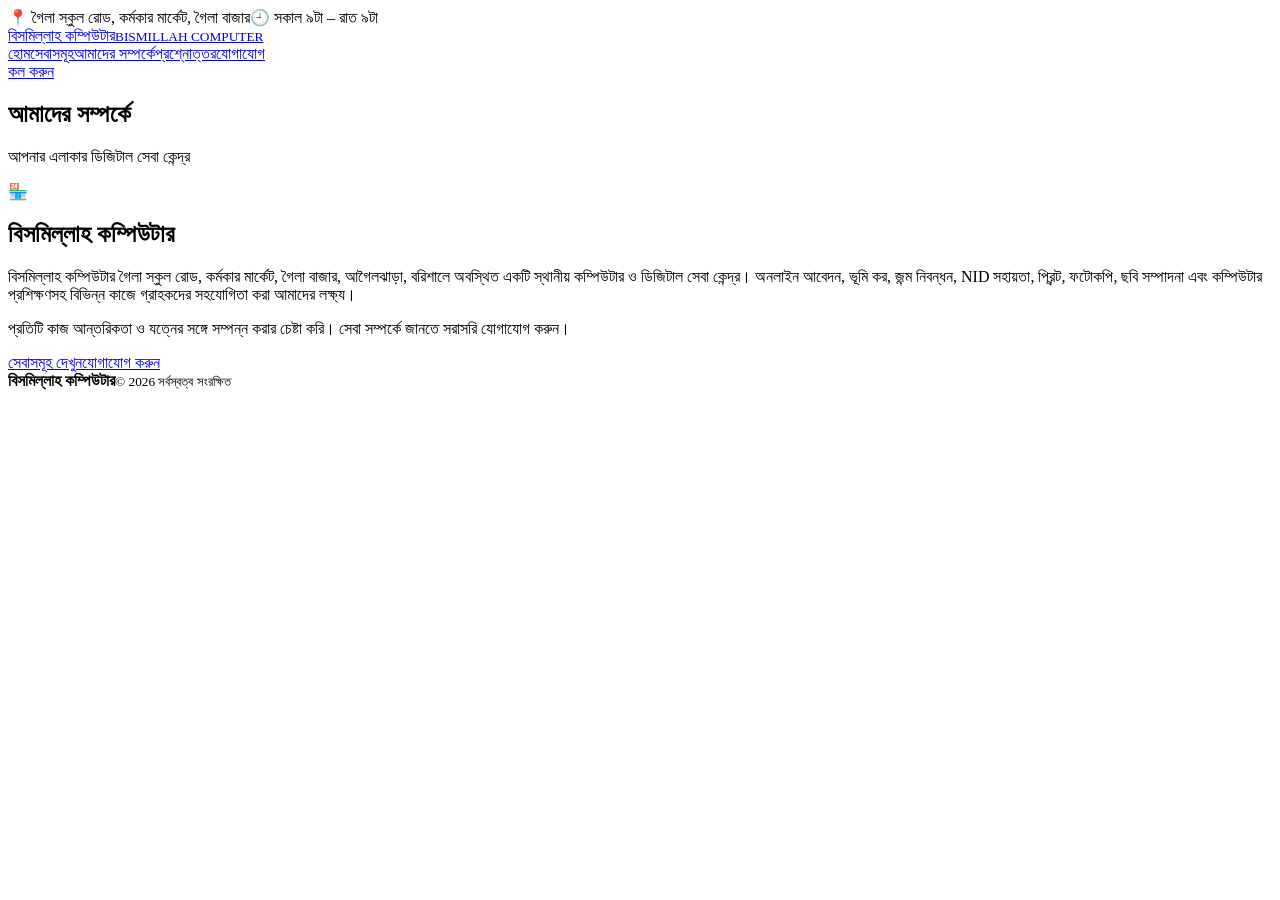
==== about.html @ 75c30242 "Create separate about.html page" ====
<!doctype html><html lang="bn"><head><meta charset="utf-8"><meta name="viewport" content="width=device-width,initial-scale=1"><meta name="description" content="গৈলা বাজার, আগৈলঝাড়া, বরিশালের বিসমিল্লাহ কম্পিউটার সম্পর্কে জানুন।"><meta name="theme-color" content="#1769d2"><title>আমাদের সম্পর্কে | বিসমিল্লাহ কম্পিউটার</title><link rel="stylesheet" href="styles.css"></head><body><div class="top"><div class="container"><span>📍 গৈলা স্কুল রোড, কর্মকার মার্কেট, গৈলা বাজার</span><span>🕘 সকাল ৯টা – রাত ৯টা</span></div></div><header><nav class="container nav"><a class="brand" href="index.html">বিসমিল্লাহ কম্পিউটার<small>BISMILLAH COMPUTER</small></a><div class="links"><a href="index.html">হোম</a><a href="services.html">সেবাসমূহ</a><a href="about.html">আমাদের সম্পর্কে</a><a href="faq.html">প্রশ্নোত্তর</a><a href="contact.html">যোগাযোগ</a></div><a class="call" href="tel:01730169444">কল করুন</a></nav></header><main><section class="pagehead"><div class="container"><h1>আমাদের সম্পর্কে</h1><p>আপনার এলাকার ডিজিটাল সেবা কেন্দ্র</p></div></section><section class="section container"><article class="card"><div class="icon">🏪</div><h2>বিসমিল্লাহ কম্পিউটার</h2><p class="muted">বিসমিল্লাহ কম্পিউটার গৈলা স্কুল রোড, কর্মকার মার্কেট, গৈলা বাজার, আগৈলঝাড়া, বরিশালে অবস্থিত একটি স্থানীয় কম্পিউটার ও ডিজিটাল সেবা কেন্দ্র। অনলাইন আবেদন, ভূমি কর, জন্ম নিবন্ধন, NID সহায়তা, প্রিন্ট, ফটোকপি, ছবি সম্পাদনা এবং কম্পিউটার প্রশিক্ষণসহ বিভিন্ন কাজে গ্রাহকদের সহযোগিতা করা আমাদের লক্ষ্য।</p><p class="muted">প্রতিটি কাজ আন্তরিকতা ও যত্নের সঙ্গে সম্পন্ন করার চেষ্টা করি। সেবা সম্পর্কে জানতে সরাসরি যোগাযোগ করুন।</p><div class="hero-actions"><a class="btn" href="services.html">সেবাসমূহ দেখুন</a><a class="btn outline" href="contact.html">যোগাযোগ করুন</a></div></article></section></main><footer><div class="container foot"><b>বিসমিল্লাহ কম্পিউটার</b><small>© <span id="year"></span> সর্বস্বত্ব সংরক্ষিত</small></div></footer><script>document.getElementById('year').textContent=new Date().getFullYear()</script></body></html>
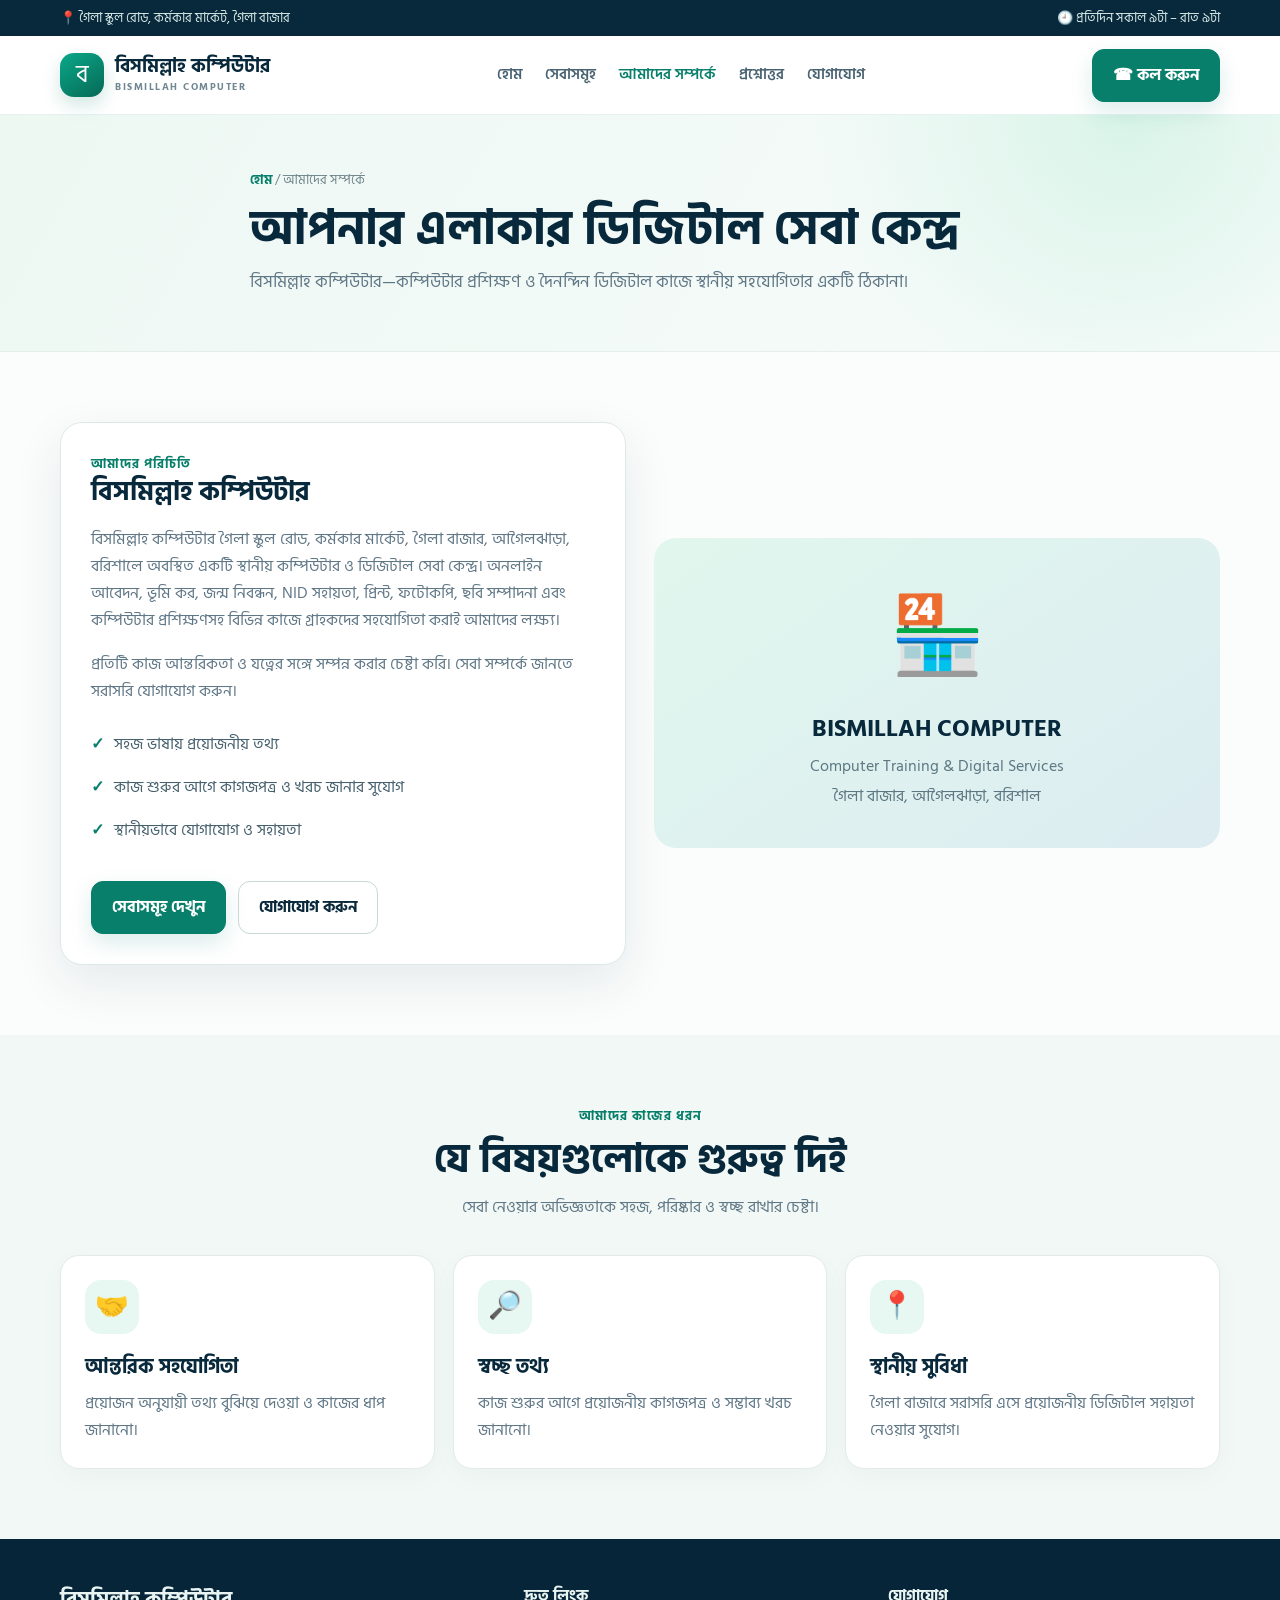
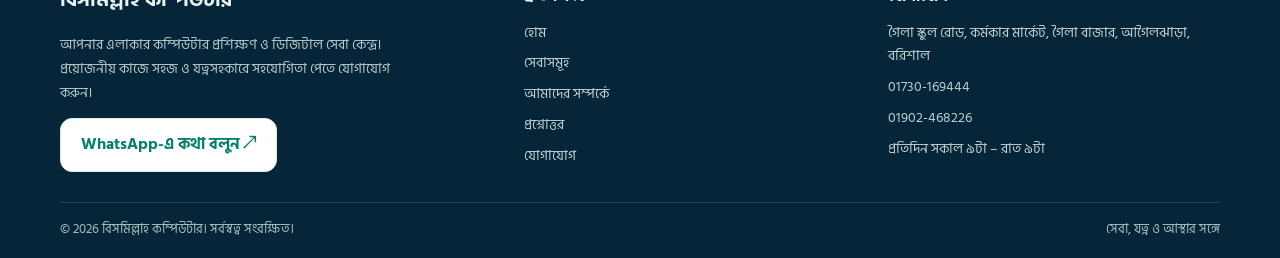
==== commit d5c957f7: "Redesign all Bismillah Computer pages with responsive green identity" ====
--- a/about.html
+++ b/about.html
@@ -1 +1,6 @@
-<!doctype html><html lang="bn"><head><meta charset="utf-8"><meta name="viewport" content="width=device-width,initial-scale=1"><meta name="description" content="গৈলা বাজার, আগৈলঝাড়া, বরিশালের বিসমিল্লাহ কম্পিউটার সম্পর্কে জানুন।"><meta name="theme-color" content="#1769d2"><title>আমাদের সম্পর্কে | বিসমিল্লাহ কম্পিউটার</title><link rel="stylesheet" href="styles.css"></head><body><div class="top"><div class="container"><span>📍 গৈলা স্কুল রোড, কর্মকার মার্কেট, গৈলা বাজার</span><span>🕘 সকাল ৯টা – রাত ৯টা</span></div></div><header><nav class="container nav"><a class="brand" href="index.html">বিসমিল্লাহ কম্পিউটার<small>BISMILLAH COMPUTER</small></a><div class="links"><a href="index.html">হোম</a><a href="services.html">সেবাসমূহ</a><a href="about.html">আমাদের সম্পর্কে</a><a href="faq.html">প্রশ্নোত্তর</a><a href="contact.html">যোগাযোগ</a></div><a class="call" href="tel:01730169444">কল করুন</a></nav></header><main><section class="pagehead"><div class="container"><h1>আমাদের সম্পর্কে</h1><p>আপনার এলাকার ডিজিটাল সেবা কেন্দ্র</p></div></section><section class="section container"><article class="card"><div class="icon">🏪</div><h2>বিসমিল্লাহ কম্পিউটার</h2><p class="muted">বিসমিল্লাহ কম্পিউটার গৈলা স্কুল রোড, কর্মকার মার্কেট, গৈলা বাজার, আগৈলঝাড়া, বরিশালে অবস্থিত একটি স্থানীয় কম্পিউটার ও ডিজিটাল সেবা কেন্দ্র। অনলাইন আবেদন, ভূমি কর, জন্ম নিবন্ধন, NID সহায়তা, প্রিন্ট, ফটোকপি, ছবি সম্পাদনা এবং কম্পিউটার প্রশিক্ষণসহ বিভিন্ন কাজে গ্রাহকদের সহযোগিতা করা আমাদের লক্ষ্য।</p><p class="muted">প্রতিটি কাজ আন্তরিকতা ও যত্নের সঙ্গে সম্পন্ন করার চেষ্টা করি। সেবা সম্পর্কে জানতে সরাসরি যোগাযোগ করুন।</p><div class="hero-actions"><a class="btn" href="services.html">সেবাসমূহ দেখুন</a><a class="btn outline" href="contact.html">যোগাযোগ করুন</a></div></article></section></main><footer><div class="container foot"><b>বিসমিল্লাহ কম্পিউটার</b><small>© <span id="year"></span> সর্বস্বত্ব সংরক্ষিত</small></div></footer><script>document.getElementById('year').textContent=new Date().getFullYear()</script></body></html>+<!doctype html><html lang="bn"><head><meta charset="utf-8"><meta name="viewport" content="width=device-width,initial-scale=1"><meta name="description" content="গৈলা স্কুল রোড, কর্মকার মার্কেট, গৈলা বাজার, আগৈলঝাড়া, বরিশালের বিসমিল্লাহ কম্পিউটার সম্পর্কে জানুন।"><meta name="theme-color" content="#087f6b"><meta property="og:site_name" content="বিসমিল্লাহ কম্পিউটার"><meta property="og:title" content="আমাদের সম্পর্কে | বিসমিল্লাহ কম্পিউটার"><meta property="og:description" content="গৈলা স্কুল রোড, কর্মকার মার্কেট, গৈলা বাজার, আগৈলঝাড়া, বরিশালের বিসমিল্লাহ কম্পিউটার সম্পর্কে জানুন।"><link rel="canonical" href="https://bismillahcomputer.netlify.app/about.html"><link rel="preconnect" href="https://fonts.googleapis.com"><link rel="preconnect" href="https://fonts.gstatic.com" crossorigin><link rel="stylesheet" href="styles.css"><title>আমাদের সম্পর্কে | বিসমিল্লাহ কম্পিউটার</title></head><body><div class="topbar"><div class="container topbar-inner"><span>📍 গৈলা স্কুল রোড, কর্মকার মার্কেট, গৈলা বাজার</span><span>🕘 প্রতিদিন সকাল ৯টা – রাত ৯টা</span></div></div>
+<header class="site-header"><nav class="container nav" aria-label="প্রধান নেভিগেশন"><a class="brand" href="index.html"><span class="brand-mark">ব</span><span class="brand-name">বিসমিল্লাহ কম্পিউটার<small>BISMILLAH COMPUTER</small></span></a><button class="menu-toggle" aria-label="মেনু খুলুন" aria-expanded="false">☰</button><div class="nav-links" id="navLinks"><a class="" href="index.html">হোম</a><a class="" href="services.html">সেবাসমূহ</a><a class="active" href="about.html">আমাদের সম্পর্কে</a><a class="" href="faq.html">প্রশ্নোত্তর</a><a class="" href="contact.html">যোগাযোগ</a></div><div class="nav-actions"><a class="btn" href="tel:01730169444">☎ কল করুন</a></div></nav></header><main>
+<section class="page-hero"><div class="container page-hero-inner"><div class="breadcrumbs"><a href="index.html">হোম</a> / আমাদের সম্পর্কে</div><h1>আপনার এলাকার ডিজিটাল সেবা কেন্দ্র</h1><p>বিসমিল্লাহ কম্পিউটার—কম্পিউটার প্রশিক্ষণ ও দৈনন্দিন ডিজিটাল কাজে স্থানীয় সহযোগিতার একটি ঠিকানা।</p></div></section>
+<section class="section container"><div class="split"><article class="panel"><div class="kicker">আমাদের পরিচিতি</div><h2>বিসমিল্লাহ কম্পিউটার</h2><p>বিসমিল্লাহ কম্পিউটার গৈলা স্কুল রোড, কর্মকার মার্কেট, গৈলা বাজার, আগৈলঝাড়া, বরিশালে অবস্থিত একটি স্থানীয় কম্পিউটার ও ডিজিটাল সেবা কেন্দ্র। অনলাইন আবেদন, ভূমি কর, জন্ম নিবন্ধন, NID সহায়তা, প্রিন্ট, ফটোকপি, ছবি সম্পাদনা এবং কম্পিউটার প্রশিক্ষণসহ বিভিন্ন কাজে গ্রাহকদের সহযোগিতা করাই আমাদের লক্ষ্য।</p><p>প্রতিটি কাজ আন্তরিকতা ও যত্নের সঙ্গে সম্পন্ন করার চেষ্টা করি। সেবা সম্পর্কে জানতে সরাসরি যোগাযোগ করুন।</p><ul class="check-list"><li>সহজ ভাষায় প্রয়োজনীয় তথ্য</li><li>কাজ শুরুর আগে কাগজপত্র ও খরচ জানার সুযোগ</li><li>স্থানীয়ভাবে যোগাযোগ ও সহায়তা</li></ul><div class="hero-actions"><a class="btn" href="services.html">সেবাসমূহ দেখুন</a><a class="btn btn-outline" href="contact.html">যোগাযোগ করুন</a></div></article><div class="feature-visual"><div><div class="big-icon">🏪</div><h3>BISMILLAH COMPUTER</h3><p>Computer Training & Digital Services</p><p>গৈলা বাজার, আগৈলঝাড়া, বরিশাল</p></div></div></div></section>
+<section class="section section-soft"><div class="container"><div class="section-head"><div class="kicker">আমাদের কাজের ধরন</div><h2>যে বিষয়গুলোকে গুরুত্ব দিই</h2><p>সেবা নেওয়ার অভিজ্ঞতাকে সহজ, পরিষ্কার ও স্বচ্ছ রাখার চেষ্টা।</p></div><div class="cards"><article class="value-card"><div class="card-icon">🤝</div><h3>আন্তরিক সহযোগিতা</h3><p>প্রয়োজন অনুযায়ী তথ্য বুঝিয়ে দেওয়া ও কাজের ধাপ জানানো।</p></article><article class="value-card"><div class="card-icon">🔎</div><h3>স্বচ্ছ তথ্য</h3><p>কাজ শুরুর আগে প্রয়োজনীয় কাগজপত্র ও সম্ভাব্য খরচ জানানো।</p></article><article class="value-card"><div class="card-icon">📍</div><h3>স্থানীয় সুবিধা</h3><p>গৈলা বাজারে সরাসরি এসে প্রয়োজনীয় ডিজিটাল সহায়তা নেওয়ার সুযোগ।</p></article></div></div></section></main><section class="site-footer"><div class="container"><div class="footer-grid"><div><div class="footer-brand">বিসমিল্লাহ কম্পিউটার</div><p class="footer-copy">আপনার এলাকার কম্পিউটার প্রশিক্ষণ ও ডিজিটাল সেবা কেন্দ্র। প্রয়োজনীয় কাজে সহজ ও যত্নসহকারে সহযোগিতা পেতে যোগাযোগ করুন।</p><a class="btn btn-light" href="https://wa.me/8801730169444" target="_blank" rel="noopener">WhatsApp-এ কথা বলুন ↗</a></div><div><div class="footer-title">দ্রুত লিংক</div><div class="footer-links"><a href="index.html">হোম</a><a href="services.html">সেবাসমূহ</a><a href="about.html">আমাদের সম্পর্কে</a><a href="faq.html">প্রশ্নোত্তর</a><a href="contact.html">যোগাযোগ</a></div></div><div><div class="footer-title">যোগাযোগ</div><div class="footer-links"><span>গৈলা স্কুল রোড, কর্মকার মার্কেট, গৈলা বাজার, আগৈলঝাড়া, বরিশাল</span><a href="tel:01730169444">01730-169444</a><a href="tel:01902468226">01902-468226</a><span>প্রতিদিন সকাল ৯টা – রাত ৯টা</span></div></div></div><div class="footer-bottom"><span>© <span id="year"></span> বিসমিল্লাহ কম্পিউটার। সর্বস্বত্ব সংরক্ষিত।</span><span>সেবা, যত্ন ও আস্থার সঙ্গে</span></div></div></section>
+<script>document.getElementById('year').textContent=new Date().getFullYear();const toggle=document.querySelector('.menu-toggle');const links=document.getElementById('navLinks');toggle.addEventListener('click',()=>{const open=links.classList.toggle('open');toggle.setAttribute('aria-expanded',String(open));toggle.textContent=open?'×':'☰'});</script></body></html>
--- a/styles.css
+++ b/styles.css
@@ -0,0 +1,18 @@
+@import url('https://fonts.googleapis.com/css2?family=Hind+Siliguri:wght@400;500;600;700;800&display=swap');
+:root{--ink:#102b3b;--muted:#607786;--brand:#087f6b;--brand2:#0aa889;--deep:#08283b;--pale:#eaf7f2;--line:#dce9e5;--white:#fff;--shadow:0 18px 50px rgba(7,48,61,.09)}
+*{box-sizing:border-box}html{scroll-behavior:smooth}body{margin:0;font-family:'Hind Siliguri',sans-serif;color:var(--ink);line-height:1.7;background:#fbfdfc}a{color:inherit;text-decoration:none}button{font:inherit}.container{width:min(1160px,92%);margin-inline:auto}.topbar{background:var(--deep);color:#d6e9e7;font-size:13px}.topbar-inner{display:flex;justify-content:space-between;gap:12px;padding:7px 0;flex-wrap:wrap}.topbar a:hover{color:#fff}
+.site-header{position:sticky;top:0;z-index:50;background:rgba(255,255,255,.94);backdrop-filter:blur(14px);border-bottom:1px solid rgba(8,127,107,.1)}.nav{min-height:78px;display:flex;align-items:center;justify-content:space-between;gap:22px}.brand{display:flex;align-items:center;gap:11px;flex-shrink:0}.brand-mark{width:44px;height:44px;border-radius:14px;background:linear-gradient(145deg,#0aa889,#076956);display:grid;place-items:center;color:white;font-size:24px;box-shadow:0 8px 18px #087f6b30}.brand-name{font-size:19px;font-weight:800;line-height:1.15;color:var(--deep)}.brand-name small{display:block;font-size:10px;letter-spacing:1.5px;color:#718893;font-weight:700;margin-top:4px}.nav-links{display:flex;align-items:center;gap:23px}.nav-links a{font-size:15px;font-weight:600;color:#496271;transition:.2s}.nav-links a:hover,.nav-links a.active{color:var(--brand)}.nav-actions{display:flex;align-items:center;gap:10px}.menu-toggle{display:none;width:43px;height:43px;border:1px solid var(--line);border-radius:12px;background:white;color:var(--deep);font-size:22px}
+.btn{display:inline-flex;align-items:center;justify-content:center;gap:9px;padding:12px 20px;border-radius:12px;background:var(--brand);color:white;font-weight:700;border:1px solid var(--brand);box-shadow:0 9px 22px #087f6b25;transition:transform .2s,background .2s}.btn:hover{transform:translateY(-2px);background:#066b5a}.btn-light{background:white;color:var(--brand);border-color:#d5eee6;box-shadow:none}.btn-light:hover{background:#effaf6}.btn-outline{background:transparent;color:var(--deep);border-color:#c8d9d7;box-shadow:none}.btn-outline:hover{background:#f0f7f5}
+.hero{position:relative;overflow:hidden;background:radial-gradient(circle at 80% 10%,#1b746b 0,transparent 30%),linear-gradient(125deg,#08283b 0%,#0b3d4b 56%,#087f6b 100%);color:white;padding:76px 0 70px}.hero:before,.hero:after{content:"";position:absolute;border:1px solid #ffffff18;border-radius:50%;pointer-events:none}.hero:before{width:550px;height:550px;right:-180px;top:-260px}.hero:after{width:390px;height:390px;right:-100px;top:-180px}.hero-grid{position:relative;z-index:1;display:grid;grid-template-columns:1.12fr .88fr;align-items:center;gap:50px}.eyebrow{display:inline-flex;align-items:center;gap:9px;padding:7px 13px;border:1px solid #b5f1df55;background:#ffffff10;border-radius:99px;color:#d9fff3;font-size:14px}.eyebrow:before{content:"";width:8px;height:8px;border-radius:50%;background:#54e0b8;box-shadow:0 0 0 5px #54e0b825}.hero h1{font-size:clamp(39px,5.5vw,66px);line-height:1.16;letter-spacing:-.8px;color:white;margin:20px 0 16px;font-weight:800}.hero h1 span{color:#70e6c3}.hero-copy{max-width:630px;color:#d2e6e7;font-size:18px;line-height:1.9;margin:0}.hero-actions{display:flex;gap:12px;flex-wrap:wrap;margin-top:28px}.hero .btn{background:#10a889;border-color:#10a889}.hero .btn-light{background:white;color:#08715f;border-color:white}.hero-visual{min-height:330px;display:grid;place-items:center;position:relative}.visual-orbit{width:min(330px,80vw);aspect-ratio:1;border-radius:50%;border:1px solid #c7fff044;display:grid;place-items:center;background:radial-gradient(circle,#ffffff17 0,#ffffff05 59%,transparent 60%);position:relative}.visual-orbit:before,.visual-orbit:after{content:"";position:absolute;inset:23px;border:1px dashed #b7ffeb55;border-radius:50%;transform:rotate(32deg)}.visual-orbit:after{inset:49px;transform:rotate(-32deg)}.visual-screen{width:185px;height:145px;border-radius:20px;background:linear-gradient(145deg,#f8fffd,#d9fff3);box-shadow:0 24px 60px #00101e88;display:grid;place-items:center;color:#087d6a;font-size:68px;position:relative;z-index:1}.float-tag{position:absolute;z-index:2;background:#ffffffed;color:#173b4c;padding:10px 14px;border-radius:13px;font-weight:700;box-shadow:0 12px 30px #00101e40;font-size:14px}.tag-one{top:35px;left:-10px}.tag-two{right:-14px;top:105px}.tag-three{bottom:32px;left:7px}
+.trust-strip{background:white;border-bottom:1px solid #e8f0ed}.trust-grid{display:grid;grid-template-columns:repeat(3,1fr);gap:14px;padding:19px 0}.trust-item{display:flex;align-items:center;justify-content:center;gap:10px;color:#426170;font-weight:600}.trust-icon{width:34px;height:34px;border-radius:11px;background:#e8f8f2;color:var(--brand);display:grid;place-items:center;font-weight:800}
+.section{padding:70px 0}.section-soft{background:#f1f8f5}.section-head{text-align:center;max-width:680px;margin:0 auto 34px}.kicker{font-size:13px;letter-spacing:1px;text-transform:uppercase;color:var(--brand);font-weight:800}.section-head h2{font-size:clamp(28px,4vw,40px);line-height:1.25;color:var(--deep);margin:8px 0 9px}.section-head p{color:var(--muted);font-size:16px;margin:0}.cards{display:grid;grid-template-columns:repeat(3,1fr);gap:18px}.service-card,.info-card,.value-card{background:white;border:1px solid #e1ece7;border-radius:19px;padding:24px;box-shadow:0 8px 28px #0b2d4608;transition:transform .2s,box-shadow .2s}.service-card:hover,.info-card:hover,.value-card:hover{transform:translateY(-4px);box-shadow:var(--shadow)}.card-icon{width:54px;height:54px;border-radius:16px;background:#e6f8f1;display:grid;place-items:center;font-size:27px}.service-card h3,.info-card h3,.value-card h3{font-size:20px;color:var(--deep);margin:16px 0 6px}.service-card p,.info-card p,.value-card p{color:var(--muted);margin:0}.text-link{display:inline-flex;margin-top:14px;color:var(--brand);font-weight:700}.text-link:hover{text-decoration:underline}
+.cta-band{padding:0 0 68px}.cta-inner{background:linear-gradient(110deg,#0a3045,#087b68);border-radius:24px;padding:34px 38px;color:white;display:flex;align-items:center;justify-content:space-between;gap:24px;position:relative;overflow:hidden}.cta-inner:after{content:"";position:absolute;width:250px;height:250px;border:1px solid #ffffff22;border-radius:50%;right:20%;top:-155px}.cta-inner h2{font-size:29px;line-height:1.25;margin:0 0 5px}.cta-inner p{color:#d3eee8;margin:0}.cta-inner .btn{background:white;color:#087b6c;border-color:white;white-space:nowrap;position:relative;z-index:1}
+.page-hero{padding:54px 0;background:radial-gradient(circle at 88% 0,#d9f4e9 0,transparent 27%),linear-gradient(120deg,#edf8f3,#f7fbfa);border-bottom:1px solid #e4efea}.page-hero-inner{max-width:780px}.breadcrumbs{font-size:13px;color:#71858d;margin-bottom:10px}.breadcrumbs a{color:var(--brand);font-weight:700}.page-hero h1{font-size:clamp(32px,4.5vw,48px);line-height:1.2;color:var(--deep);margin:0 0 9px}.page-hero p{font-size:17px;color:var(--muted);margin:0;max-width:700px}
+.split{display:grid;grid-template-columns:1fr 1fr;gap:28px;align-items:center}.panel{background:white;border:1px solid var(--line);border-radius:22px;padding:30px;box-shadow:var(--shadow)}.panel h2{font-size:27px;line-height:1.3;color:var(--deep);margin:0 0 12px}.panel p{color:var(--muted)}.check-list{list-style:none;padding:0;margin:18px 0 0}.check-list li{display:flex;gap:10px;padding:8px 0;color:#47616e}.check-list li:before{content:"✓";color:var(--brand);font-weight:800}.feature-visual{min-height:310px;border-radius:22px;background:linear-gradient(145deg,#e1f7ed,#dcecf1);display:grid;place-items:center;text-align:center;padding:25px;color:#087b6c}.feature-visual .big-icon{font-size:76px}.feature-visual h3{color:var(--deep);font-size:24px;margin:7px 0 0}.feature-visual p{margin:3px 0;color:#5c7782}
+.contact-layout{display:grid;grid-template-columns:.9fr 1.1fr;gap:22px}.contact-stack{display:grid;gap:14px}.contact-row{display:flex;gap:14px;align-items:flex-start;padding:16px 0;border-bottom:1px solid #edf2ef}.contact-row:last-child{border:0}.contact-row .card-icon{flex-shrink:0;width:45px;height:45px;font-size:22px}.contact-row strong{display:block;color:var(--deep);margin-bottom:2px}.contact-row p{margin:0;color:var(--muted)}.map-panel{border:1px solid var(--line);border-radius:22px;overflow:hidden;background:linear-gradient(145deg,#e6f7ef,#e3eff4);min-height:370px;display:grid;place-items:center;text-align:center;padding:30px}.map-pin{font-size:64px}.map-panel h2{font-size:26px;color:var(--deep);margin:8px 0 2px}.map-panel p{color:#5e7784;margin:0 0 18px}
+.faq-list{max-width:850px;margin:auto;display:grid;gap:12px}.faq-list details{background:white;border:1px solid var(--line);border-radius:15px;padding:0 19px;box-shadow:0 6px 20px #0b2d4606}.faq-list summary{cursor:pointer;list-style:none;position:relative;padding:17px 35px 17px 0;font-size:17px;font-weight:700;color:var(--deep)}.faq-list summary::-webkit-details-marker{display:none}.faq-list summary:after{content:"+";position:absolute;right:2px;top:13px;color:var(--brand);font-size:24px}.faq-list details[open] summary:after{content:"−"}.faq-list details p{color:var(--muted);margin:0;padding:0 0 18px}
+.site-footer{background:#062538;color:#e8f4f1;padding:44px 0 18px}.footer-grid{display:grid;grid-template-columns:1.3fr 1fr 1fr;gap:32px;padding-bottom:30px}.footer-brand{font-size:21px;font-weight:800}.footer-copy{max-width:360px;color:#b7c9ca;font-size:14px}.footer-title{font-weight:800;margin-bottom:10px}.footer-links{display:grid;gap:7px;color:#bfd0d0;font-size:14px}.footer-links a:hover{color:#72e1c1}.footer-bottom{border-top:1px solid #ffffff20;padding-top:15px;display:flex;justify-content:space-between;gap:10px;flex-wrap:wrap;color:#a9c0c1;font-size:13px}
+:focus-visible{outline:3px solid #f2bd61;outline-offset:3px}
+@media(max-width:900px){.nav-links{gap:14px}.nav-links a{font-size:14px}.nav-actions .btn{padding:10px 13px}.hero-grid{gap:22px}.cards{grid-template-columns:repeat(2,1fr)}}
+@media(max-width:720px){.nav{min-height:70px}.menu-toggle{display:block}.nav-actions>.btn{display:none}.nav-links{display:none;position:absolute;top:70px;left:4%;right:4%;padding:14px;background:white;border:1px solid var(--line);border-radius:16px;box-shadow:var(--shadow);flex-direction:column;align-items:stretch;gap:0}.nav-links.open{display:flex}.nav-links a{padding:11px 9px;border-bottom:1px solid #edf2ef}.nav-links a:last-child{border:0}.hero{padding:55px 0 48px}.hero-grid{grid-template-columns:1fr}.hero-visual{min-height:260px}.visual-orbit{width:255px}.visual-screen{width:150px;height:120px;font-size:54px}.trust-grid{grid-template-columns:1fr;gap:9px}.trust-item{justify-content:flex-start}.section{padding:54px 0}.cta-inner{align-items:flex-start;flex-direction:column;padding:28px}.split,.contact-layout{grid-template-columns:1fr}.footer-grid{grid-template-columns:1fr 1fr}.footer-grid>div:first-child{grid-column:1/-1}}
+@media(max-width:480px){.cards{grid-template-columns:1fr}.hero h1{font-size:39px}.hero-copy{font-size:16px}.float-tag{font-size:11px;padding:8px 10px}.tag-one{left:0}.tag-two{right:0}.tag-three{left:0}.cta-inner h2{font-size:25px}.footer-grid{grid-template-columns:1fr}.footer-grid>div:first-child{grid-column:auto}.topbar-inner{font-size:12px}.brand-name{font-size:17px}}
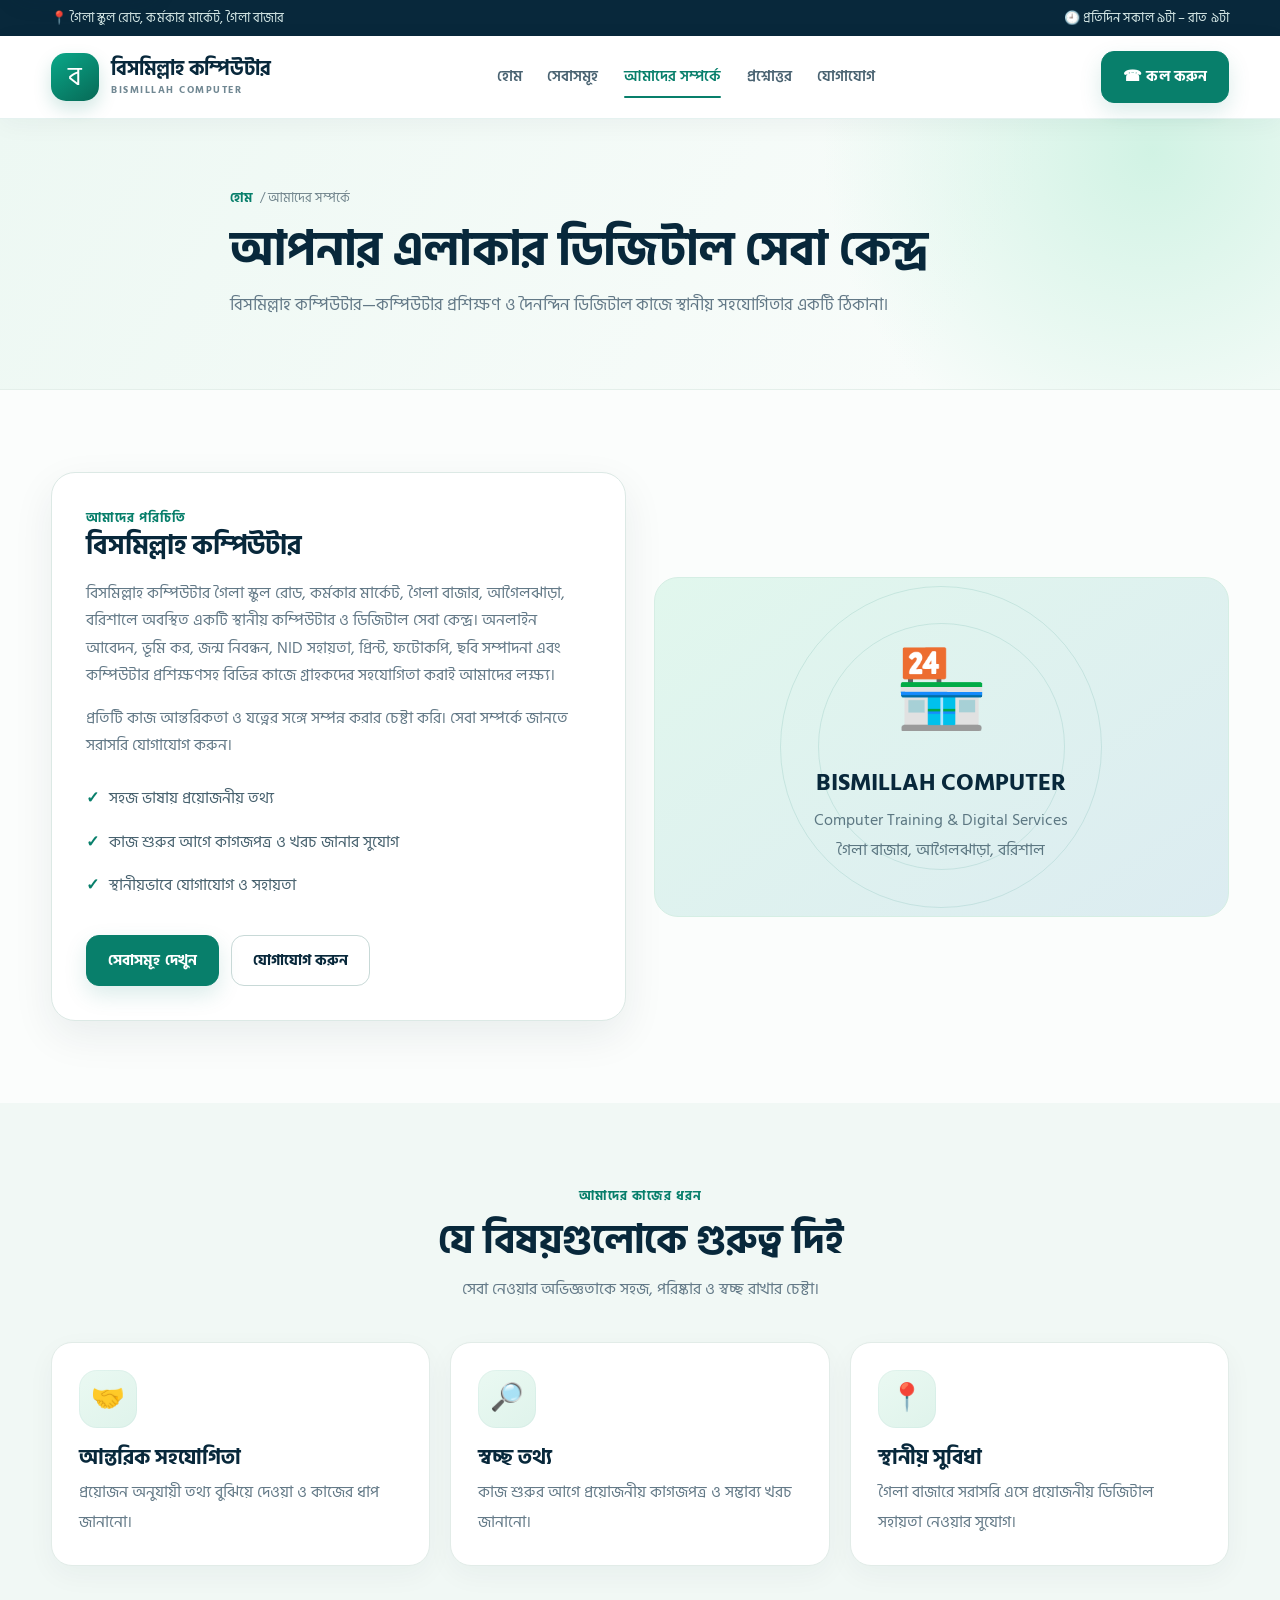
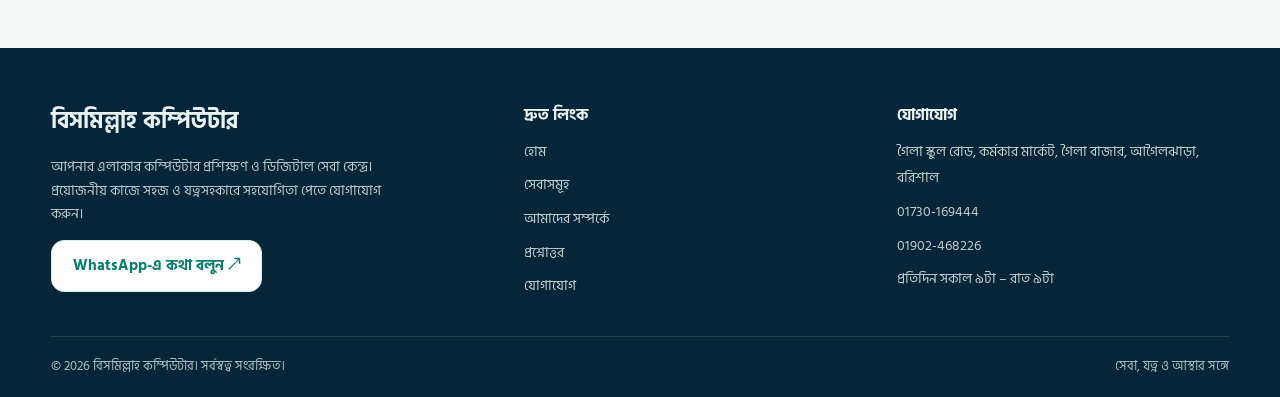
==== commit 8eae873e: "Improve page accessibility and navigation" ====
--- a/about.html
+++ b/about.html
@@ -1,5 +1,5 @@
-<!doctype html><html lang="bn"><head><meta charset="utf-8"><meta name="viewport" content="width=device-width,initial-scale=1"><meta name="description" content="গৈলা স্কুল রোড, কর্মকার মার্কেট, গৈলা বাজার, আগৈলঝাড়া, বরিশালের বিসমিল্লাহ কম্পিউটার সম্পর্কে জানুন।"><meta name="theme-color" content="#087f6b"><meta property="og:site_name" content="বিসমিল্লাহ কম্পিউটার"><meta property="og:title" content="আমাদের সম্পর্কে | বিসমিল্লাহ কম্পিউটার"><meta property="og:description" content="গৈলা স্কুল রোড, কর্মকার মার্কেট, গৈলা বাজার, আগৈলঝাড়া, বরিশালের বিসমিল্লাহ কম্পিউটার সম্পর্কে জানুন।"><link rel="canonical" href="https://bismillahcomputer.netlify.app/about.html"><link rel="preconnect" href="https://fonts.googleapis.com"><link rel="preconnect" href="https://fonts.gstatic.com" crossorigin><link rel="stylesheet" href="styles.css"><title>আমাদের সম্পর্কে | বিসমিল্লাহ কম্পিউটার</title></head><body><div class="topbar"><div class="container topbar-inner"><span>📍 গৈলা স্কুল রোড, কর্মকার মার্কেট, গৈলা বাজার</span><span>🕘 প্রতিদিন সকাল ৯টা – রাত ৯টা</span></div></div>
-<header class="site-header"><nav class="container nav" aria-label="প্রধান নেভিগেশন"><a class="brand" href="index.html"><span class="brand-mark">ব</span><span class="brand-name">বিসমিল্লাহ কম্পিউটার<small>BISMILLAH COMPUTER</small></span></a><button class="menu-toggle" aria-label="মেনু খুলুন" aria-expanded="false">☰</button><div class="nav-links" id="navLinks"><a class="" href="index.html">হোম</a><a class="" href="services.html">সেবাসমূহ</a><a class="active" href="about.html">আমাদের সম্পর্কে</a><a class="" href="faq.html">প্রশ্নোত্তর</a><a class="" href="contact.html">যোগাযোগ</a></div><div class="nav-actions"><a class="btn" href="tel:01730169444">☎ কল করুন</a></div></nav></header><main>
+<!doctype html><html lang="bn"><head><meta charset="utf-8"><meta name="viewport" content="width=device-width,initial-scale=1"><meta name="description" content="গৈলা স্কুল রোড, কর্মকার মার্কেট, গৈলা বাজার, আগৈলঝাড়া, বরিশালের বিসমিল্লাহ কম্পিউটার সম্পর্কে জানুন।"><meta name="theme-color" content="#087f6b"><meta property="og:site_name" content="বিসমিল্লাহ কম্পিউটার"><meta property="og:title" content="আমাদের সম্পর্কে | বিসমিল্লাহ কম্পিউটার"><meta property="og:description" content="গৈলা স্কুল রোড, কর্মকার মার্কেট, গৈলা বাজার, আগৈলঝাড়া, বরিশালের বিসমিল্লাহ কম্পিউটার সম্পর্কে জানুন।"><link rel="canonical" href="https://bismillahcomputer.netlify.app/about.html"><link rel="preconnect" href="https://fonts.googleapis.com"><link rel="preconnect" href="https://fonts.gstatic.com" crossorigin><link rel="stylesheet" href="styles.css"><title>আমাদের সম্পর্কে | বিসমিল্লাহ কম্পিউটার</title></head><body><a class="skip-link" href="#main-content">মূল কনটেন্টে যান</a><div class="topbar"><div class="container topbar-inner"><span>📍 গৈলা স্কুল রোড, কর্মকার মার্কেট, গৈলা বাজার</span><span>🕘 প্রতিদিন সকাল ৯টা – রাত ৯টা</span></div></div>
+<header class="site-header"><nav class="container nav" aria-label="প্রধান নেভিগেশন"><a class="brand" href="index.html"><span class="brand-mark">ব</span><span class="brand-name">বিসমিল্লাহ কম্পিউটার<small>BISMILLAH COMPUTER</small></span></a><button class="menu-toggle" aria-label="মেনু খুলুন" aria-expanded="false">☰</button><div class="nav-links" id="navLinks"><a class="" href="index.html">হোম</a><a class="" href="services.html">সেবাসমূহ</a><a class="active" href="about.html">আমাদের সম্পর্কে</a><a class="" href="faq.html">প্রশ্নোত্তর</a><a class="" href="contact.html">যোগাযোগ</a></div><div class="nav-actions"><a class="btn" href="tel:01730169444">☎ কল করুন</a></div></nav></header><main id="main-content">
 <section class="page-hero"><div class="container page-hero-inner"><div class="breadcrumbs"><a href="index.html">হোম</a> / আমাদের সম্পর্কে</div><h1>আপনার এলাকার ডিজিটাল সেবা কেন্দ্র</h1><p>বিসমিল্লাহ কম্পিউটার—কম্পিউটার প্রশিক্ষণ ও দৈনন্দিন ডিজিটাল কাজে স্থানীয় সহযোগিতার একটি ঠিকানা।</p></div></section>
 <section class="section container"><div class="split"><article class="panel"><div class="kicker">আমাদের পরিচিতি</div><h2>বিসমিল্লাহ কম্পিউটার</h2><p>বিসমিল্লাহ কম্পিউটার গৈলা স্কুল রোড, কর্মকার মার্কেট, গৈলা বাজার, আগৈলঝাড়া, বরিশালে অবস্থিত একটি স্থানীয় কম্পিউটার ও ডিজিটাল সেবা কেন্দ্র। অনলাইন আবেদন, ভূমি কর, জন্ম নিবন্ধন, NID সহায়তা, প্রিন্ট, ফটোকপি, ছবি সম্পাদনা এবং কম্পিউটার প্রশিক্ষণসহ বিভিন্ন কাজে গ্রাহকদের সহযোগিতা করাই আমাদের লক্ষ্য।</p><p>প্রতিটি কাজ আন্তরিকতা ও যত্নের সঙ্গে সম্পন্ন করার চেষ্টা করি। সেবা সম্পর্কে জানতে সরাসরি যোগাযোগ করুন।</p><ul class="check-list"><li>সহজ ভাষায় প্রয়োজনীয় তথ্য</li><li>কাজ শুরুর আগে কাগজপত্র ও খরচ জানার সুযোগ</li><li>স্থানীয়ভাবে যোগাযোগ ও সহায়তা</li></ul><div class="hero-actions"><a class="btn" href="services.html">সেবাসমূহ দেখুন</a><a class="btn btn-outline" href="contact.html">যোগাযোগ করুন</a></div></article><div class="feature-visual"><div><div class="big-icon">🏪</div><h3>BISMILLAH COMPUTER</h3><p>Computer Training & Digital Services</p><p>গৈলা বাজার, আগৈলঝাড়া, বরিশাল</p></div></div></div></section>
 <section class="section section-soft"><div class="container"><div class="section-head"><div class="kicker">আমাদের কাজের ধরন</div><h2>যে বিষয়গুলোকে গুরুত্ব দিই</h2><p>সেবা নেওয়ার অভিজ্ঞতাকে সহজ, পরিষ্কার ও স্বচ্ছ রাখার চেষ্টা।</p></div><div class="cards"><article class="value-card"><div class="card-icon">🤝</div><h3>আন্তরিক সহযোগিতা</h3><p>প্রয়োজন অনুযায়ী তথ্য বুঝিয়ে দেওয়া ও কাজের ধাপ জানানো।</p></article><article class="value-card"><div class="card-icon">🔎</div><h3>স্বচ্ছ তথ্য</h3><p>কাজ শুরুর আগে প্রয়োজনীয় কাগজপত্র ও সম্ভাব্য খরচ জানানো।</p></article><article class="value-card"><div class="card-icon">📍</div><h3>স্থানীয় সুবিধা</h3><p>গৈলা বাজারে সরাসরি এসে প্রয়োজনীয় ডিজিটাল সহায়তা নেওয়ার সুযোগ।</p></article></div></div></section></main><section class="site-footer"><div class="container"><div class="footer-grid"><div><div class="footer-brand">বিসমিল্লাহ কম্পিউটার</div><p class="footer-copy">আপনার এলাকার কম্পিউটার প্রশিক্ষণ ও ডিজিটাল সেবা কেন্দ্র। প্রয়োজনীয় কাজে সহজ ও যত্নসহকারে সহযোগিতা পেতে যোগাযোগ করুন।</p><a class="btn btn-light" href="https://wa.me/8801730169444" target="_blank" rel="noopener">WhatsApp-এ কথা বলুন ↗</a></div><div><div class="footer-title">দ্রুত লিংক</div><div class="footer-links"><a href="index.html">হোম</a><a href="services.html">সেবাসমূহ</a><a href="about.html">আমাদের সম্পর্কে</a><a href="faq.html">প্রশ্নোত্তর</a><a href="contact.html">যোগাযোগ</a></div></div><div><div class="footer-title">যোগাযোগ</div><div class="footer-links"><span>গৈলা স্কুল রোড, কর্মকার মার্কেট, গৈলা বাজার, আগৈলঝাড়া, বরিশাল</span><a href="tel:01730169444">01730-169444</a><a href="tel:01902468226">01902-468226</a><span>প্রতিদিন সকাল ৯টা – রাত ৯টা</span></div></div></div><div class="footer-bottom"><span>© <span id="year"></span> বিসমিল্লাহ কম্পিউটার। সর্বস্বত্ব সংরক্ষিত।</span><span>সেবা, যত্ন ও আস্থার সঙ্গে</span></div></div></section>
--- a/styles.css
+++ b/styles.css
@@ -16,3 +16,129 @@
 @media(max-width:900px){.nav-links{gap:14px}.nav-links a{font-size:14px}.nav-actions .btn{padding:10px 13px}.hero-grid{gap:22px}.cards{grid-template-columns:repeat(2,1fr)}}
 @media(max-width:720px){.nav{min-height:70px}.menu-toggle{display:block}.nav-actions>.btn{display:none}.nav-links{display:none;position:absolute;top:70px;left:4%;right:4%;padding:14px;background:white;border:1px solid var(--line);border-radius:16px;box-shadow:var(--shadow);flex-direction:column;align-items:stretch;gap:0}.nav-links.open{display:flex}.nav-links a{padding:11px 9px;border-bottom:1px solid #edf2ef}.nav-links a:last-child{border:0}.hero{padding:55px 0 48px}.hero-grid{grid-template-columns:1fr}.hero-visual{min-height:260px}.visual-orbit{width:255px}.visual-screen{width:150px;height:120px;font-size:54px}.trust-grid{grid-template-columns:1fr;gap:9px}.trust-item{justify-content:flex-start}.section{padding:54px 0}.cta-inner{align-items:flex-start;flex-direction:column;padding:28px}.split,.contact-layout{grid-template-columns:1fr}.footer-grid{grid-template-columns:1fr 1fr}.footer-grid>div:first-child{grid-column:1/-1}}
 @media(max-width:480px){.cards{grid-template-columns:1fr}.hero h1{font-size:39px}.hero-copy{font-size:16px}.float-tag{font-size:11px;padding:8px 10px}.tag-one{left:0}.tag-two{right:0}.tag-three{left:0}.cta-inner h2{font-size:25px}.footer-grid{grid-template-columns:1fr}.footer-grid>div:first-child{grid-column:auto}.topbar-inner{font-size:12px}.brand-name{font-size:17px}}
+
+
+/* Premium visual refinement — shared across every page */
+:root{
+  --ink:#102b3b;--muted:#637987;--brand:#087f6b;--brand2:#10a889;
+  --deep:#08283b;--pale:#edf8f3;--line:#dce9e5;
+  --shadow:0 18px 48px rgba(8,40,59,.10);
+  --shadow-hover:0 24px 58px rgba(8,40,59,.15);
+}
+html{scroll-padding-top:92px}
+body{font-size:16px;-webkit-font-smoothing:antialiased;text-rendering:optimizeLegibility}
+::selection{background:#b9f1dc;color:#08283b}
+.container{width:min(1180px,92%)}
+.topbar{font-size:13px;letter-spacing:.1px}
+.topbar-inner{min-height:34px;align-items:center}
+.site-header{box-shadow:0 5px 24px rgba(8,40,59,.045)}
+.nav{min-height:82px}
+.brand{gap:12px}
+.brand-mark{width:48px;height:48px;border-radius:15px;font-size:26px}
+.brand-name{font-size:20px;letter-spacing:-.25px}
+.nav-links{gap:clamp(14px,2vw,26px)}
+.nav-links a{position:relative;padding:9px 0;font-size:15px}
+.nav-links a:after{content:"";position:absolute;left:0;right:100%;bottom:1px;height:2px;border-radius:5px;background:var(--brand);transition:right .22s ease}
+.nav-links a:hover:after,.nav-links a.active:after{right:0}
+.btn{min-height:46px;padding:12px 21px;border-radius:13px;font-size:15px;letter-spacing:.05px}
+.btn:focus-visible,.menu-toggle:focus-visible,.nav-links a:focus-visible{outline:3px solid #f2bd61;outline-offset:4px}
+.hero{padding:clamp(68px,8vw,96px) 0 clamp(62px,7vw,84px)}
+.hero-grid{gap:clamp(28px,5vw,68px)}
+.hero h1{max-width:720px;font-size:clamp(40px,5.6vw,70px);letter-spacing:-1.2px}
+.hero-copy{font-size:clamp(16px,1.6vw,19px);max-width:610px}
+.hero-visual{min-height:360px}
+.visual-orbit{width:min(360px,82vw);box-shadow:inset 0 0 70px rgba(255,255,255,.035)}
+.visual-screen{border:1px solid rgba(255,255,255,.8);box-shadow:0 28px 70px rgba(0,16,30,.34)}
+.float-tag{border:1px solid rgba(8,40,59,.07);box-shadow:0 14px 34px rgba(0,16,30,.2)}
+.trust-strip{box-shadow:0 8px 24px rgba(8,40,59,.025)}
+.trust-grid{padding:21px 0}
+.trust-item{font-size:15px}
+.section{padding:clamp(58px,7vw,82px) 0}
+.section-head{margin-bottom:38px}
+.section-head h2{letter-spacing:-.5px}
+.section-head p{line-height:1.85}
+.cards{gap:20px}
+.service-card,.info-card,.value-card{
+  position:relative;min-height:100%;padding:27px;
+  border:1px solid #e2ece8;border-radius:21px;
+  box-shadow:0 9px 28px rgba(8,40,59,.045);
+}
+.service-card:before,.info-card:before,.value-card:before{
+  content:"";position:absolute;left:27px;right:27px;top:0;height:3px;
+  border-radius:0 0 5px 5px;background:linear-gradient(90deg,var(--brand),#76d9b8);
+  opacity:0;transition:opacity .22s ease
+}
+.service-card:hover:before,.info-card:hover:before,.value-card:hover:before{opacity:1}
+.card-icon{width:58px;height:58px;border-radius:18px;background:linear-gradient(145deg,#eaf9f2,#dff3eb);box-shadow:inset 0 0 0 1px rgba(8,127,107,.045)}
+.service-card h3,.info-card h3,.value-card h3{font-size:21px;line-height:1.35}
+.service-card p,.info-card p,.value-card p{line-height:1.85}
+.text-link{font-size:15px}
+.cta-band{padding-bottom:clamp(54px,7vw,78px)}
+.cta-inner{padding:clamp(28px,4vw,42px);border-radius:26px;box-shadow:0 18px 45px rgba(8,40,59,.12)}
+.cta-inner h2{font-size:clamp(25px,3vw,32px)}
+.page-hero{padding:clamp(48px,6vw,68px) 0;background:radial-gradient(circle at 90% 12%,rgba(177,235,210,.55),transparent 28%),linear-gradient(120deg,#edf8f3 0%,#f8fcfa 75%)}
+.page-hero-inner{max-width:820px}
+.breadcrumbs{display:flex;gap:8px;align-items:center;margin-bottom:13px}
+.page-hero h1{letter-spacing:-.6px}
+.page-hero p{line-height:1.9}
+.panel{border-radius:24px;padding:clamp(24px,3vw,34px);box-shadow:0 15px 42px rgba(8,40,59,.075)}
+.panel h2{letter-spacing:-.35px}
+.feature-visual{position:relative;overflow:hidden;min-height:340px;border:1px solid #d5eee4;border-radius:24px}
+.feature-visual:before,.feature-visual:after{content:"";position:absolute;border:1px solid rgba(8,127,107,.12);border-radius:50%;pointer-events:none}
+.feature-visual:before{width:320px;height:320px}
+.feature-visual:after{width:245px;height:245px}
+.feature-visual>div{position:relative;z-index:1}
+.contact-layout{gap:24px}
+.contact-row{padding:18px 0}
+.map-panel{border-radius:24px;box-shadow:0 15px 42px rgba(8,40,59,.06)}
+.faq-list{gap:14px}
+.faq-list details{border-radius:17px;transition:border-color .2s,box-shadow .2s}
+.faq-list details[open]{border-color:#b8dfd1;box-shadow:0 12px 30px rgba(8,127,107,.07)}
+.faq-list summary{padding:19px 42px 19px 0;line-height:1.5}
+.faq-list details p{line-height:1.9}
+.site-footer{padding:54px 0 20px}
+.footer-grid{gap:42px;padding-bottom:36px}
+.footer-brand{font-size:23px}
+.footer-title{font-size:16px}
+.footer-links{line-height:1.9}
+.footer-bottom{padding-top:18px}
+:focus-visible{outline:3px solid #e5ad43;outline-offset:3px}
+@media(max-width:900px){
+  .nav{gap:14px}.nav-links{gap:13px}
+  .hero-grid{gap:28px}.hero-visual{min-height:300px}
+  .cards{gap:16px}
+}
+@media(max-width:720px){
+  html{scroll-padding-top:76px}
+  .nav{min-height:72px}
+  .brand-mark{width:43px;height:43px}
+  .nav-links{top:72px;padding:12px}
+  .nav-links a{padding:13px 10px}
+  .hero{padding:55px 0 48px}
+  .hero-grid{gap:12px}
+  .hero-visual{min-height:255px;margin-top:6px}
+  .visual-orbit{width:250px}
+  .trust-grid{padding:16px 0}
+  .section{padding:54px 0}
+  .service-card,.info-card,.value-card{padding:23px}
+  .cta-inner{border-radius:21px}
+  .footer-grid{gap:28px}
+}
+@media(max-width:480px){
+  .topbar-inner{gap:3px}
+  .topbar-inner span{width:100%}
+  .brand-name{font-size:16px}
+  .brand-name small{font-size:9px}
+  .hero h1{font-size:clamp(36px,10vw,43px)}
+  .hero-actions{gap:9px}
+  .hero-actions .btn{width:100%}
+  .float-tag{font-size:11px}
+  .page-hero h1{font-size:34px}
+  .panel{padding:22px}
+  .cta-inner .btn{width:100%}
+}
+@media(prefers-reduced-motion:reduce){
+  *,*::before,*::after{scroll-behavior:auto!important;animation-duration:.01ms!important;animation-iteration-count:1!important;transition-duration:.01ms!important}
+}
+
+.skip-link{position:absolute;left:14px;top:-60px;z-index:1000;padding:10px 15px;background:#fff;color:#08283b;border:2px solid #087f6b;border-radius:10px;font-weight:700;box-shadow:0 8px 24px rgba(8,40,59,.15)}.skip-link:focus{top:12px}
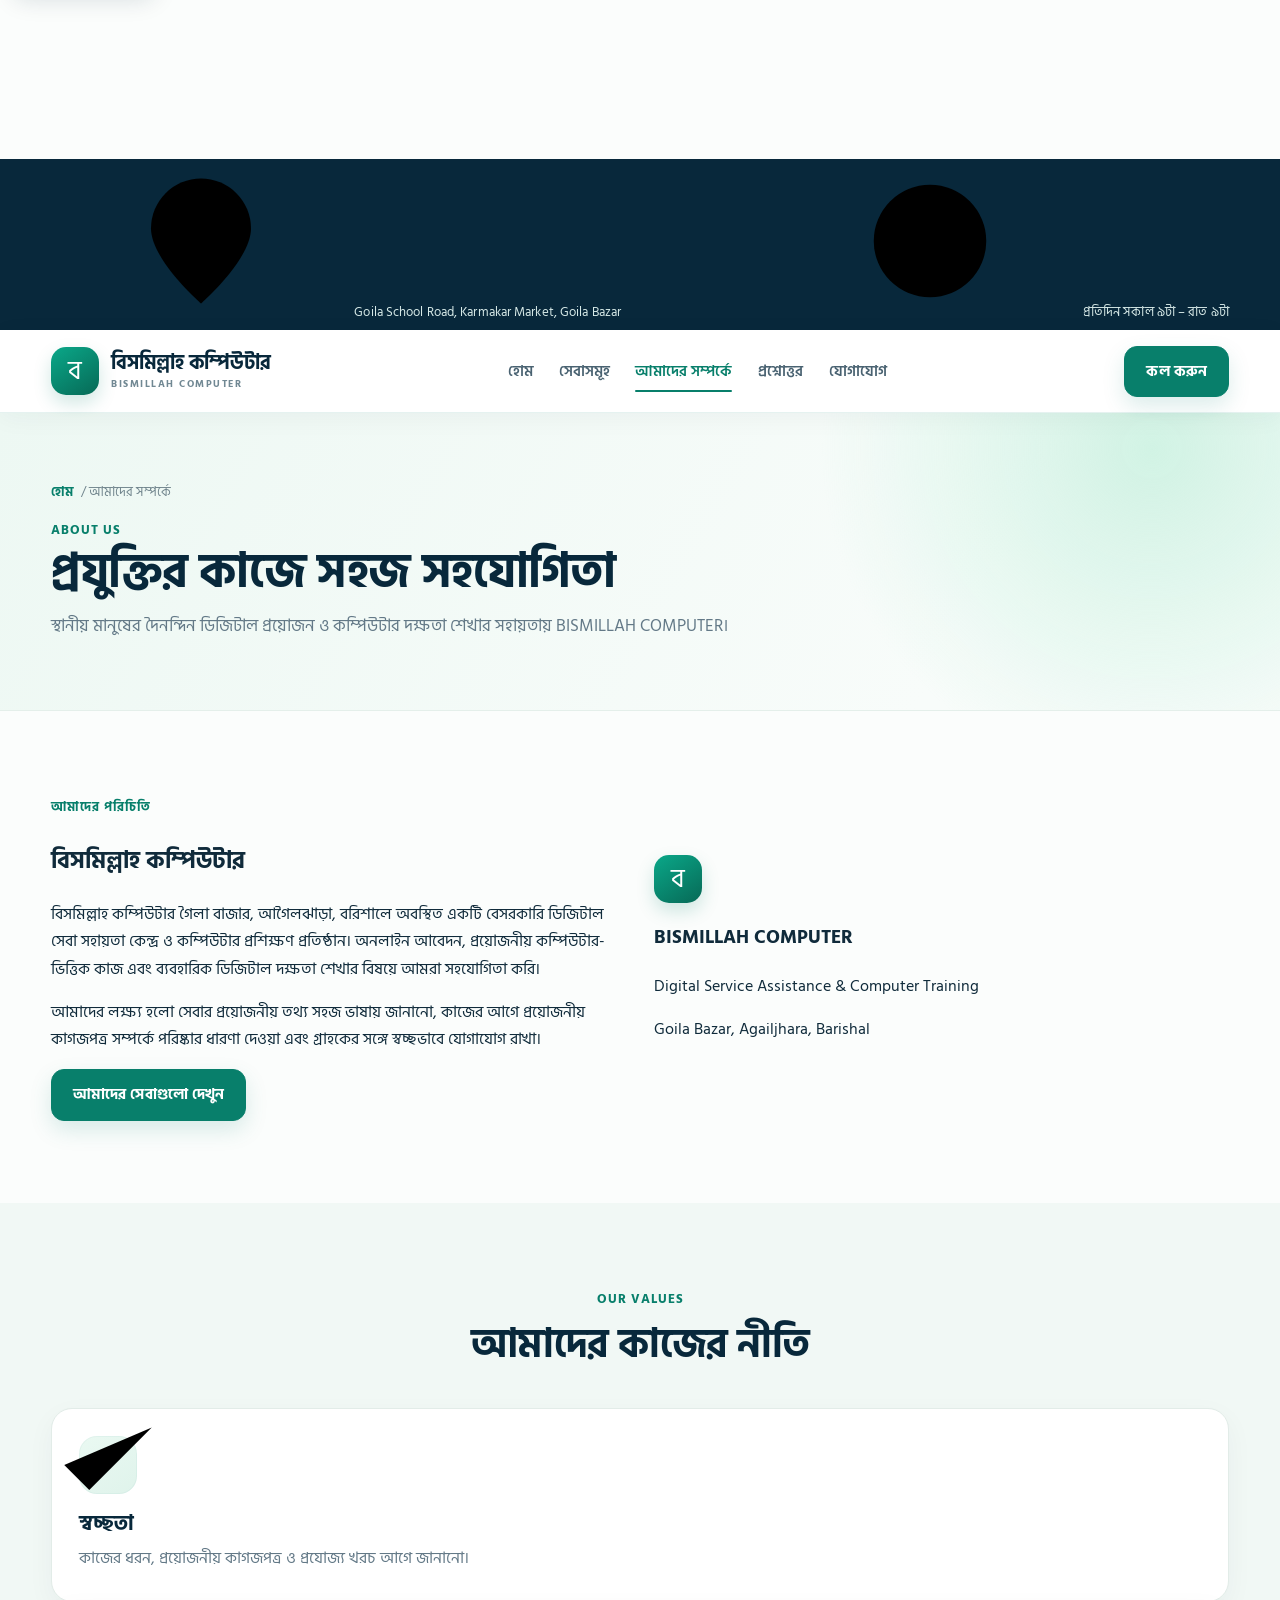
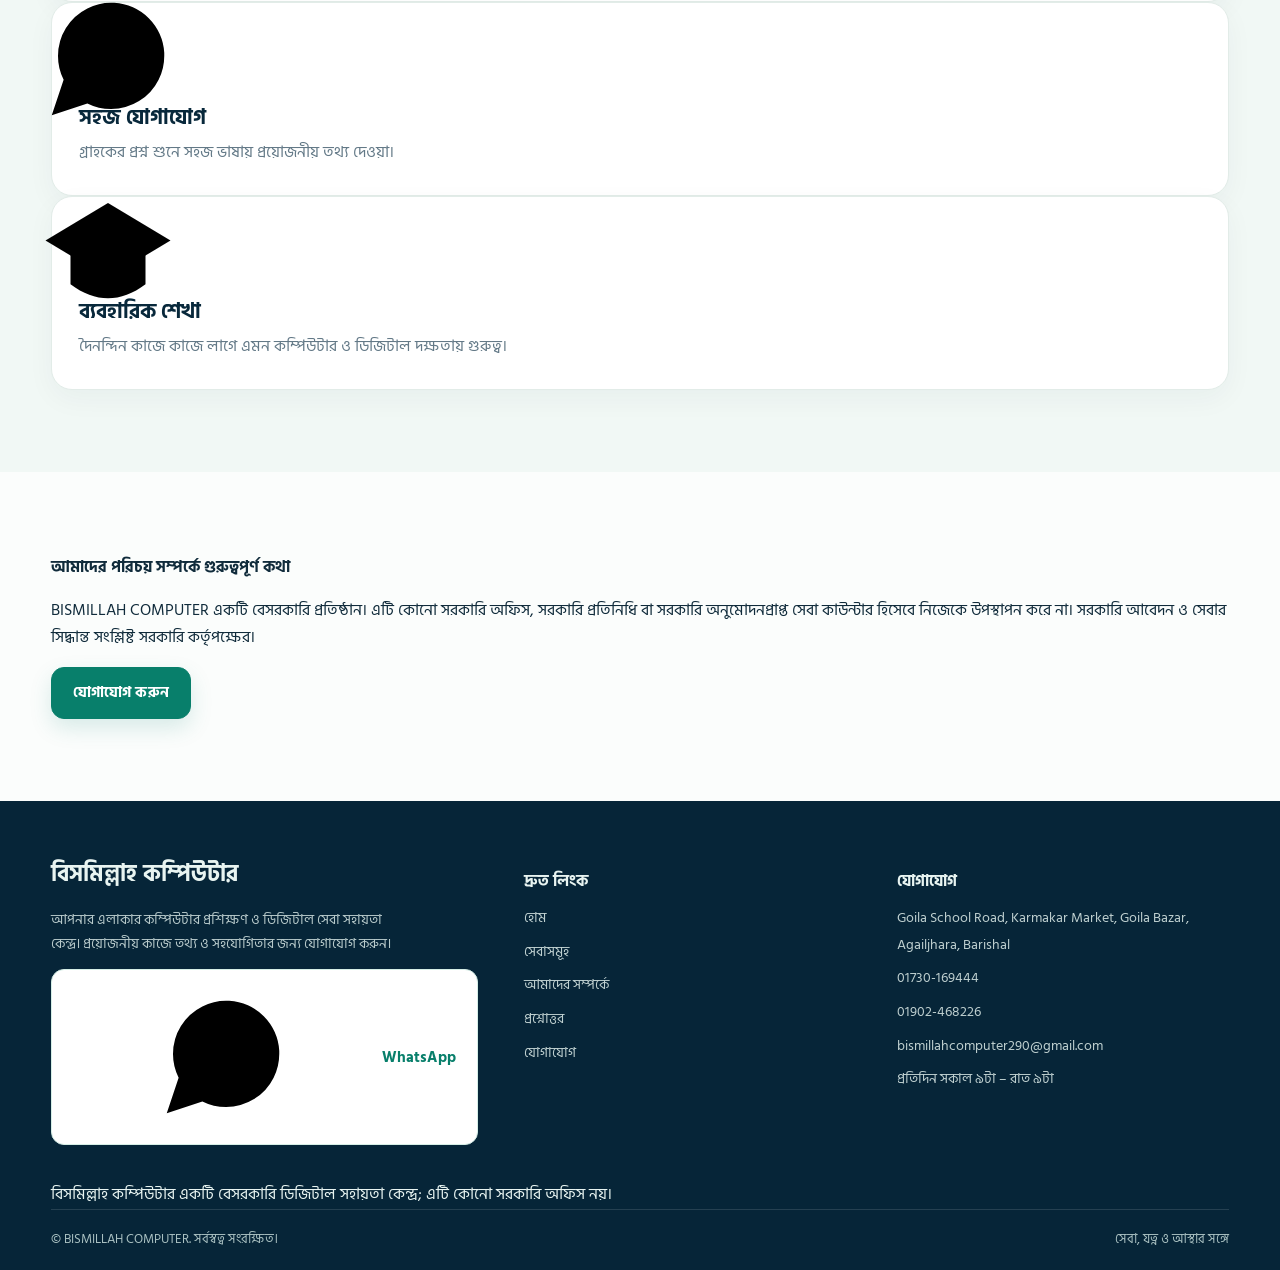
==== commit d09a56ee: "feat: redesign about.html with premium responsive layout" ====
--- a/about.html
+++ b/about.html
@@ -1,6 +1,7 @@
-<!doctype html><html lang="bn"><head><meta charset="utf-8"><meta name="viewport" content="width=device-width,initial-scale=1"><meta name="description" content="গৈলা স্কুল রোড, কর্মকার মার্কেট, গৈলা বাজার, আগৈলঝাড়া, বরিশালের বিসমিল্লাহ কম্পিউটার সম্পর্কে জানুন।"><meta name="theme-color" content="#087f6b"><meta property="og:site_name" content="বিসমিল্লাহ কম্পিউটার"><meta property="og:title" content="আমাদের সম্পর্কে | বিসমিল্লাহ কম্পিউটার"><meta property="og:description" content="গৈলা স্কুল রোড, কর্মকার মার্কেট, গৈলা বাজার, আগৈলঝাড়া, বরিশালের বিসমিল্লাহ কম্পিউটার সম্পর্কে জানুন।"><link rel="canonical" href="https://bismillahcomputer.netlify.app/about.html"><link rel="preconnect" href="https://fonts.googleapis.com"><link rel="preconnect" href="https://fonts.gstatic.com" crossorigin><link rel="stylesheet" href="styles.css"><title>আমাদের সম্পর্কে | বিসমিল্লাহ কম্পিউটার</title></head><body><a class="skip-link" href="#main-content">মূল কনটেন্টে যান</a><div class="topbar"><div class="container topbar-inner"><span>📍 গৈলা স্কুল রোড, কর্মকার মার্কেট, গৈলা বাজার</span><span>🕘 প্রতিদিন সকাল ৯টা – রাত ৯টা</span></div></div>
-<header class="site-header"><nav class="container nav" aria-label="প্রধান নেভিগেশন"><a class="brand" href="index.html"><span class="brand-mark">ব</span><span class="brand-name">বিসমিল্লাহ কম্পিউটার<small>BISMILLAH COMPUTER</small></span></a><button class="menu-toggle" aria-label="মেনু খুলুন" aria-expanded="false">☰</button><div class="nav-links" id="navLinks"><a class="" href="index.html">হোম</a><a class="" href="services.html">সেবাসমূহ</a><a class="active" href="about.html">আমাদের সম্পর্কে</a><a class="" href="faq.html">প্রশ্নোত্তর</a><a class="" href="contact.html">যোগাযোগ</a></div><div class="nav-actions"><a class="btn" href="tel:01730169444">☎ কল করুন</a></div></nav></header><main id="main-content">
-<section class="page-hero"><div class="container page-hero-inner"><div class="breadcrumbs"><a href="index.html">হোম</a> / আমাদের সম্পর্কে</div><h1>আপনার এলাকার ডিজিটাল সেবা কেন্দ্র</h1><p>বিসমিল্লাহ কম্পিউটার—কম্পিউটার প্রশিক্ষণ ও দৈনন্দিন ডিজিটাল কাজে স্থানীয় সহযোগিতার একটি ঠিকানা।</p></div></section>
-<section class="section container"><div class="split"><article class="panel"><div class="kicker">আমাদের পরিচিতি</div><h2>বিসমিল্লাহ কম্পিউটার</h2><p>বিসমিল্লাহ কম্পিউটার গৈলা স্কুল রোড, কর্মকার মার্কেট, গৈলা বাজার, আগৈলঝাড়া, বরিশালে অবস্থিত একটি স্থানীয় কম্পিউটার ও ডিজিটাল সেবা কেন্দ্র। অনলাইন আবেদন, ভূমি কর, জন্ম নিবন্ধন, NID সহায়তা, প্রিন্ট, ফটোকপি, ছবি সম্পাদনা এবং কম্পিউটার প্রশিক্ষণসহ বিভিন্ন কাজে গ্রাহকদের সহযোগিতা করাই আমাদের লক্ষ্য।</p><p>প্রতিটি কাজ আন্তরিকতা ও যত্নের সঙ্গে সম্পন্ন করার চেষ্টা করি। সেবা সম্পর্কে জানতে সরাসরি যোগাযোগ করুন।</p><ul class="check-list"><li>সহজ ভাষায় প্রয়োজনীয় তথ্য</li><li>কাজ শুরুর আগে কাগজপত্র ও খরচ জানার সুযোগ</li><li>স্থানীয়ভাবে যোগাযোগ ও সহায়তা</li></ul><div class="hero-actions"><a class="btn" href="services.html">সেবাসমূহ দেখুন</a><a class="btn btn-outline" href="contact.html">যোগাযোগ করুন</a></div></article><div class="feature-visual"><div><div class="big-icon">🏪</div><h3>BISMILLAH COMPUTER</h3><p>Computer Training & Digital Services</p><p>গৈলা বাজার, আগৈলঝাড়া, বরিশাল</p></div></div></div></section>
-<section class="section section-soft"><div class="container"><div class="section-head"><div class="kicker">আমাদের কাজের ধরন</div><h2>যে বিষয়গুলোকে গুরুত্ব দিই</h2><p>সেবা নেওয়ার অভিজ্ঞতাকে সহজ, পরিষ্কার ও স্বচ্ছ রাখার চেষ্টা।</p></div><div class="cards"><article class="value-card"><div class="card-icon">🤝</div><h3>আন্তরিক সহযোগিতা</h3><p>প্রয়োজন অনুযায়ী তথ্য বুঝিয়ে দেওয়া ও কাজের ধাপ জানানো।</p></article><article class="value-card"><div class="card-icon">🔎</div><h3>স্বচ্ছ তথ্য</h3><p>কাজ শুরুর আগে প্রয়োজনীয় কাগজপত্র ও সম্ভাব্য খরচ জানানো।</p></article><article class="value-card"><div class="card-icon">📍</div><h3>স্থানীয় সুবিধা</h3><p>গৈলা বাজারে সরাসরি এসে প্রয়োজনীয় ডিজিটাল সহায়তা নেওয়ার সুযোগ।</p></article></div></div></section></main><section class="site-footer"><div class="container"><div class="footer-grid"><div><div class="footer-brand">বিসমিল্লাহ কম্পিউটার</div><p class="footer-copy">আপনার এলাকার কম্পিউটার প্রশিক্ষণ ও ডিজিটাল সেবা কেন্দ্র। প্রয়োজনীয় কাজে সহজ ও যত্নসহকারে সহযোগিতা পেতে যোগাযোগ করুন।</p><a class="btn btn-light" href="https://wa.me/8801730169444" target="_blank" rel="noopener">WhatsApp-এ কথা বলুন ↗</a></div><div><div class="footer-title">দ্রুত লিংক</div><div class="footer-links"><a href="index.html">হোম</a><a href="services.html">সেবাসমূহ</a><a href="about.html">আমাদের সম্পর্কে</a><a href="faq.html">প্রশ্নোত্তর</a><a href="contact.html">যোগাযোগ</a></div></div><div><div class="footer-title">যোগাযোগ</div><div class="footer-links"><span>গৈলা স্কুল রোড, কর্মকার মার্কেট, গৈলা বাজার, আগৈলঝাড়া, বরিশাল</span><a href="tel:01730169444">01730-169444</a><a href="tel:01902468226">01902-468226</a><span>প্রতিদিন সকাল ৯টা – রাত ৯টা</span></div></div></div><div class="footer-bottom"><span>© <span id="year"></span> বিসমিল্লাহ কম্পিউটার। সর্বস্বত্ব সংরক্ষিত।</span><span>সেবা, যত্ন ও আস্থার সঙ্গে</span></div></div></section>
-<script>document.getElementById('year').textContent=new Date().getFullYear();const toggle=document.querySelector('.menu-toggle');const links=document.getElementById('navLinks');toggle.addEventListener('click',()=>{const open=links.classList.toggle('open');toggle.setAttribute('aria-expanded',String(open));toggle.textContent=open?'×':'☰'});</script></body></html>+<!doctype html><html lang="bn"><head><meta charset="utf-8"><meta name="viewport" content="width=device-width,initial-scale=1"><meta name="description" content="বিসমিল্লাহ কম্পিউটার, গৈলা বাজার, আগৈলঝাড়া, বরিশাল—একটি বেসরকারি ডিজিটাল সহায়তা কেন্দ্র ও কম্পিউটার প্রশিক্ষণ প্রতিষ্ঠান।"><meta name="theme-color" content="#087f6b"><meta property="og:type" content="website"><meta property="og:site_name" content="BISMILLAH COMPUTER"><meta property="og:title" content="আমাদের সম্পর্কে | বিসমিল্লাহ কম্পিউটার"><meta property="og:description" content="বিসমিল্লাহ কম্পিউটার, গৈলা বাজার, আগৈলঝাড়া, বরিশাল—একটি বেসরকারি ডিজিটাল সহায়তা কেন্দ্র ও কম্পিউটার প্রশিক্ষণ প্রতিষ্ঠান।"><meta property="og:url" content="https://bismillahcomputer.netlify.app/about"><link rel="canonical" href="https://bismillahcomputer.netlify.app/about"><link rel="preconnect" href="https://fonts.googleapis.com"><link rel="preconnect" href="https://fonts.gstatic.com" crossorigin><link href="https://fonts.googleapis.com/css2?family=Hind+Siliguri:wght@400;500;600;700;800&display=swap" rel="stylesheet"><link rel="stylesheet" href="/styles.css"><title>আমাদের সম্পর্কে | বিসমিল্লাহ কম্পিউটার</title></head><body><svg xmlns="http://www.w3.org/2000/svg" class="svg-sprite" aria-hidden="true"><symbol id="i-pin" viewBox="0 0 24 24"><path d="M20 10c0 5-8 12-8 12S4 15 4 10a8 8 0 1 1 16 0Z"/><circle cx="12" cy="10" r="2.5"/></symbol><symbol id="i-clock" viewBox="0 0 24 24"><circle cx="12" cy="12" r="9"/><path d="M12 7v5l3 2"/></symbol><symbol id="i-menu" viewBox="0 0 24 24"><path d="M4 7h16M4 12h16M4 17h16"/></symbol><symbol id="i-check" viewBox="0 0 24 24"><path d="m5 12 4 4L19 6"/></symbol><symbol id="i-file" viewBox="0 0 24 24"><path d="M14 2H6a2 2 0 0 0-2 2v16a2 2 0 0 0 2 2h12a2 2 0 0 0 2-2V8Z"/><path d="M14 2v6h6M8 13h8M8 17h8"/></symbol><symbol id="i-land" viewBox="0 0 24 24"><path d="m3 10 9-7 9 7M5 9v11h14V9M9 20v-7h6v7"/></symbol><symbol id="i-id" viewBox="0 0 24 24"><rect x="3" y="5" width="18" height="14" rx="2"/><circle cx="9" cy="11" r="2"/><path d="M6 16c1-2 5-2 6 0M14 10h4M14 14h4"/></symbol><symbol id="i-print" viewBox="0 0 24 24"><path d="M6 9V3h12v6M6 18H4a2 2 0 0 1-2-2v-5a2 2 0 0 1 2-2h16a2 2 0 0 1 2 2v5a2 2 0 0 1-2 2h-2"/><path d="M6 14h12v7H6z"/></symbol><symbol id="i-graduation" viewBox="0 0 24 24"><path d="m2 10 10-6 10 6-10 6-10-6Z"/><path d="M6 12v5c4 3 8 3 12 0v-5M22 10v6"/></symbol><symbol id="i-wallet" viewBox="0 0 24 24"><rect x="3" y="5" width="18" height="15" rx="2"/><path d="M3 9h18M16 15h2"/></symbol><symbol id="i-palette" viewBox="0 0 24 24"><path d="M12 3a9 9 0 1 0 0 18h1a2 2 0 0 0 1-3.7 1.8 1.8 0 0 1 1-3.3h2A4 4 0 0 0 21 10c0-4-4-7-9-7Z"/><path d="M7.5 10h.01M10 7h.01M15 7h.01"/></symbol><symbol id="i-mail" viewBox="0 0 24 24"><rect x="3" y="5" width="18" height="14" rx="2"/><path d="m3 7 9 6 9-6"/></symbol><symbol id="i-phone" viewBox="0 0 24 24"><path d="M22 16.9v3a2 2 0 0 1-2.2 2A19.8 19.8 0 0 1 11.2 19a19.4 19.4 0 0 1-6-6A19.8 19.8 0 0 1 2.1 4.2 2 2 0 0 1 4.1 2h3a2 2 0 0 1 2 1.7l.5 3a2 2 0 0 1-.6 1.7L7.7 9.7a16 16 0 0 0 6 6l1.3-1.3a2 2 0 0 1 1.7-.6l3 .5a2 2 0 0 1 1.7 2Z"/></symbol><symbol id="i-message" viewBox="0 0 24 24"><path d="M21 11.5a8.4 8.4 0 0 1-.9 3.8 8.5 8.5 0 0 1-7.6 4.7 8.4 8.4 0 0 1-3.8-.9L3 21l1.9-5.7a8.4 8.4 0 0 1-.9-3.8 8.5 8.5 0 0 1 4.7-7.6 8.4 8.4 0 0 1 3.8-.9h.5a8.5 8.5 0 0 1 8 8v.5Z"/></symbol><symbol id="i-laptop" viewBox="0 0 24 24"><rect x="4" y="4" width="16" height="12" rx="2"/><path d="M2 20h20l-2-4H4l-2 4Z"/></symbol><symbol id="i-arrow" viewBox="0 0 24 24"><path d="M5 12h14M13 6l6 6-6 6"/></symbol></svg><a class="skip-link" href="#main-content">মূল কনটেন্টে যান</a>
+<div class="topbar"><div class="container topbar-inner"><span><svg class="icon" aria-hidden="true"><use href="#i-pin"/></svg> Goila School Road, Karmakar Market, Goila Bazar</span><span><svg class="icon" aria-hidden="true"><use href="#i-clock"/></svg> প্রতিদিন সকাল ৯টা – রাত ৯টা</span></div></div>
+<header class="site-header"><nav class="container nav" aria-label="প্রধান নেভিগেশন">
+<a class="brand" href="/"><span class="brand-mark" aria-hidden="true">ব</span><span class="brand-name">বিসমিল্লাহ কম্পিউটার<small>BISMILLAH COMPUTER</small></span></a>
+<button class="menu-toggle" type="button" aria-label="মেনু খুলুন" aria-expanded="false" aria-controls="navLinks"><svg class="icon" aria-hidden="true"><use href="#i-menu"/></svg></button>
+<div class="nav-links" id="navLinks"><a  href="/">হোম</a><a  href="/services">সেবাসমূহ</a><a aria-current="page" class="active" href="/about">আমাদের সম্পর্কে</a><a  href="/faq">প্রশ্নোত্তর</a><a  href="/contact">যোগাযোগ</a></div>
+<div class="nav-actions"><a class="btn btn-small" href="tel:01730169444">কল করুন</a></div></nav></header><main id="main-content"><section class="page-hero"><div class="container"><div class="breadcrumbs"><a href="/">হোম</a> / আমাদের সম্পর্কে</div><span class="kicker">About Us</span><h1>প্রযুক্তির কাজে সহজ সহযোগিতা</h1><p>স্থানীয় মানুষের দৈনন্দিন ডিজিটাল প্রয়োজন ও কম্পিউটার দক্ষতা শেখার সহায়তায় BISMILLAH COMPUTER।</p></div></section><section class="section container split"><div><span class="kicker">আমাদের পরিচিতি</span><h2 class="section-title">বিসমিল্লাহ কম্পিউটার</h2><p class="body-copy">বিসমিল্লাহ কম্পিউটার গৈলা বাজার, আগৈলঝাড়া, বরিশালে অবস্থিত একটি বেসরকারি ডিজিটাল সেবা সহায়তা কেন্দ্র ও কম্পিউটার প্রশিক্ষণ প্রতিষ্ঠান। অনলাইন আবেদন, প্রয়োজনীয় কম্পিউটার-ভিত্তিক কাজ এবং ব্যবহারিক ডিজিটাল দক্ষতা শেখার বিষয়ে আমরা সহযোগিতা করি।</p><p class="body-copy">আমাদের লক্ষ্য হলো সেবার প্রয়োজনীয় তথ্য সহজ ভাষায় জানানো, কাজের আগে প্রয়োজনীয় কাগজপত্র সম্পর্কে পরিষ্কার ধারণা দেওয়া এবং গ্রাহকের সঙ্গে স্বচ্ছভাবে যোগাযোগ রাখা।</p><a class="btn" href="/services">আমাদের সেবাগুলো দেখুন</a></div><div class="about-highlight"><div class="brand-mark">ব</div><h3>BISMILLAH COMPUTER</h3><p>Digital Service Assistance & Computer Training</p><div class="about-line"></div><p>Goila Bazar, Agailjhara, Barishal</p></div></section><section class="section section-soft"><div class="container"><div class="section-head"><span class="kicker">Our Values</span><h2>আমাদের কাজের নীতি</h2></div><div class="value-grid"><article class="value-card"><div class="card-icon"><svg class="icon"><use href="#i-check"/></svg></div><h3>স্বচ্ছতা</h3><p>কাজের ধরন, প্রয়োজনীয় কাগজপত্র ও প্রযোজ্য খরচ আগে জানানো।</p></article><article class="value-card"><div class="card-icon"><svg class="icon"><use href="#i-message"/></svg></div><h3>সহজ যোগাযোগ</h3><p>গ্রাহকের প্রশ্ন শুনে সহজ ভাষায় প্রয়োজনীয় তথ্য দেওয়া।</p></article><article class="value-card"><div class="card-icon"><svg class="icon"><use href="#i-graduation"/></svg></div><h3>ব্যবহারিক শেখা</h3><p>দৈনন্দিন কাজে কাজে লাগে এমন কম্পিউটার ও ডিজিটাল দক্ষতায় গুরুত্ব।</p></article></div></div></section><section class="section container"><div class="notice-panel"><strong>আমাদের পরিচয় সম্পর্কে গুরুত্বপূর্ণ কথা</strong><p>BISMILLAH COMPUTER একটি বেসরকারি প্রতিষ্ঠান। এটি কোনো সরকারি অফিস, সরকারি প্রতিনিধি বা সরকারি অনুমোদনপ্রাপ্ত সেবা কাউন্টার হিসেবে নিজেকে উপস্থাপন করে না। সরকারি আবেদন ও সেবার সিদ্ধান্ত সংশ্লিষ্ট সরকারি কর্তৃপক্ষের।</p></div><div class="center-action"><a class="btn" href="/contact">যোগাযোগ করুন</a></div></section></main><footer class="site-footer"><div class="container"><div class="footer-grid"><div><a class="footer-brand" href="/">বিসমিল্লাহ কম্পিউটার</a><p class="footer-copy">আপনার এলাকার কম্পিউটার প্রশিক্ষণ ও ডিজিটাল সেবা সহায়তা কেন্দ্র। প্রয়োজনীয় কাজে তথ্য ও সহযোগিতার জন্য যোগাযোগ করুন।</p><a class="btn btn-light" href="https://wa.me/8801730169444" target="_blank" rel="noopener noreferrer"><svg class="icon"><use href="#i-message"/></svg> WhatsApp</a></div><div><h2 class="footer-title">দ্রুত লিংক</h2><div class="footer-links"><a href="/">হোম</a><a href="/services">সেবাসমূহ</a><a href="/about">আমাদের সম্পর্কে</a><a href="/faq">প্রশ্নোত্তর</a><a href="/contact">যোগাযোগ</a></div></div><div><h2 class="footer-title">যোগাযোগ</h2><div class="footer-links"><span>Goila School Road, Karmakar Market, Goila Bazar, Agailjhara, Barishal</span><a href="tel:01730169444">01730-169444</a><a href="tel:01902468226">01902-468226</a><a href="mailto:bismillahcomputer290@gmail.com">bismillahcomputer290@gmail.com</a><span>প্রতিদিন সকাল ৯টা – রাত ৯টা</span></div></div></div><div class="footer-note">বিসমিল্লাহ কম্পিউটার একটি বেসরকারি ডিজিটাল সহায়তা কেন্দ্র; এটি কোনো সরকারি অফিস নয়।</div><div class="footer-bottom"><span>© <span data-year></span> BISMILLAH COMPUTER. সর্বস্বত্ব সংরক্ষিত।</span><span>সেবা, যত্ন ও আস্থার সঙ্গে</span></div></div></footer><script src="/script.js" defer></script></body></html>
--- a/styles.css
+++ b/styles.css
@@ -1,6 +1,22 @@
 @import url('https://fonts.googleapis.com/css2?family=Hind+Siliguri:wght@400;500;600;700;800&display=swap');
-:root{--ink:#102b3b;--muted:#607786;--brand:#087f6b;--brand2:#0aa889;--deep:#08283b;--pale:#eaf7f2;--line:#dce9e5;--white:#fff;--shadow:0 18px 50px rgba(7,48,61,.09)}
-*{box-sizing:border-box}html{scroll-behavior:smooth}body{margin:0;font-family:'Hind Siliguri',sans-serif;color:var(--ink);line-height:1.7;background:#fbfdfc}a{color:inherit;text-decoration:none}button{font:inherit}.container{width:min(1160px,92%);margin-inline:auto}.topbar{background:var(--deep);color:#d6e9e7;font-size:13px}.topbar-inner{display:flex;justify-content:space-between;gap:12px;padding:7px 0;flex-wrap:wrap}.topbar a:hover{color:#fff}
+:root{
+  /* Brand palette */
+  --ink:#102b3b; --muted:#637987; --brand:#087f6b;
+  --brand-strong:#066b5a; --brand2:#10a889; --deep:#08283b;
+  --pale:#edf8f3; --surface:#ffffff; --page:#fbfdfc;
+  --line:#dce9e5; --focus:#e5ad43;
+  /* Typography */
+  --font-bn:'Hind Siliguri',sans-serif;
+  --font-en:Arial,Helvetica,sans-serif;
+  /* Shape, spacing and elevation */
+  --radius-sm:12px; --radius-md:18px; --radius-lg:24px;
+  --space-1:4px; --space-2:8px; --space-3:12px;
+  --space-4:16px; --space-5:24px; --space-6:32px;
+  --shadow:0 18px 48px rgba(8,40,59,.10);
+  --shadow-hover:0 24px 58px rgba(8,40,59,.15);
+}
+
+*{box-sizing:border-box}html{scroll-behavior:smooth}body{margin:0;font-family:var(--font-bn);color:var(--ink);line-height:1.7;background:var(--page)}a{color:inherit;text-decoration:none}button{font:inherit}.container{width:min(1160px,92%);margin-inline:auto}.topbar{background:var(--deep);color:#d6e9e7;font-size:13px}.topbar-inner{display:flex;justify-content:space-between;gap:12px;padding:7px 0;flex-wrap:wrap}.topbar a:hover{color:#fff}
 .site-header{position:sticky;top:0;z-index:50;background:rgba(255,255,255,.94);backdrop-filter:blur(14px);border-bottom:1px solid rgba(8,127,107,.1)}.nav{min-height:78px;display:flex;align-items:center;justify-content:space-between;gap:22px}.brand{display:flex;align-items:center;gap:11px;flex-shrink:0}.brand-mark{width:44px;height:44px;border-radius:14px;background:linear-gradient(145deg,#0aa889,#076956);display:grid;place-items:center;color:white;font-size:24px;box-shadow:0 8px 18px #087f6b30}.brand-name{font-size:19px;font-weight:800;line-height:1.15;color:var(--deep)}.brand-name small{display:block;font-size:10px;letter-spacing:1.5px;color:#718893;font-weight:700;margin-top:4px}.nav-links{display:flex;align-items:center;gap:23px}.nav-links a{font-size:15px;font-weight:600;color:#496271;transition:.2s}.nav-links a:hover,.nav-links a.active{color:var(--brand)}.nav-actions{display:flex;align-items:center;gap:10px}.menu-toggle{display:none;width:43px;height:43px;border:1px solid var(--line);border-radius:12px;background:white;color:var(--deep);font-size:22px}
 .btn{display:inline-flex;align-items:center;justify-content:center;gap:9px;padding:12px 20px;border-radius:12px;background:var(--brand);color:white;font-weight:700;border:1px solid var(--brand);box-shadow:0 9px 22px #087f6b25;transition:transform .2s,background .2s}.btn:hover{transform:translateY(-2px);background:#066b5a}.btn-light{background:white;color:var(--brand);border-color:#d5eee6;box-shadow:none}.btn-light:hover{background:#effaf6}.btn-outline{background:transparent;color:var(--deep);border-color:#c8d9d7;box-shadow:none}.btn-outline:hover{background:#f0f7f5}
 .hero{position:relative;overflow:hidden;background:radial-gradient(circle at 80% 10%,#1b746b 0,transparent 30%),linear-gradient(125deg,#08283b 0%,#0b3d4b 56%,#087f6b 100%);color:white;padding:76px 0 70px}.hero:before,.hero:after{content:"";position:absolute;border:1px solid #ffffff18;border-radius:50%;pointer-events:none}.hero:before{width:550px;height:550px;right:-180px;top:-260px}.hero:after{width:390px;height:390px;right:-100px;top:-180px}.hero-grid{position:relative;z-index:1;display:grid;grid-template-columns:1.12fr .88fr;align-items:center;gap:50px}.eyebrow{display:inline-flex;align-items:center;gap:9px;padding:7px 13px;border:1px solid #b5f1df55;background:#ffffff10;border-radius:99px;color:#d9fff3;font-size:14px}.eyebrow:before{content:"";width:8px;height:8px;border-radius:50%;background:#54e0b8;box-shadow:0 0 0 5px #54e0b825}.hero h1{font-size:clamp(39px,5.5vw,66px);line-height:1.16;letter-spacing:-.8px;color:white;margin:20px 0 16px;font-weight:800}.hero h1 span{color:#70e6c3}.hero-copy{max-width:630px;color:#d2e6e7;font-size:18px;line-height:1.9;margin:0}.hero-actions{display:flex;gap:12px;flex-wrap:wrap;margin-top:28px}.hero .btn{background:#10a889;border-color:#10a889}.hero .btn-light{background:white;color:#08715f;border-color:white}.hero-visual{min-height:330px;display:grid;place-items:center;position:relative}.visual-orbit{width:min(330px,80vw);aspect-ratio:1;border-radius:50%;border:1px solid #c7fff044;display:grid;place-items:center;background:radial-gradient(circle,#ffffff17 0,#ffffff05 59%,transparent 60%);position:relative}.visual-orbit:before,.visual-orbit:after{content:"";position:absolute;inset:23px;border:1px dashed #b7ffeb55;border-radius:50%;transform:rotate(32deg)}.visual-orbit:after{inset:49px;transform:rotate(-32deg)}.visual-screen{width:185px;height:145px;border-radius:20px;background:linear-gradient(145deg,#f8fffd,#d9fff3);box-shadow:0 24px 60px #00101e88;display:grid;place-items:center;color:#087d6a;font-size:68px;position:relative;z-index:1}.float-tag{position:absolute;z-index:2;background:#ffffffed;color:#173b4c;padding:10px 14px;border-radius:13px;font-weight:700;box-shadow:0 12px 30px #00101e40;font-size:14px}.tag-one{top:35px;left:-10px}.tag-two{right:-14px;top:105px}.tag-three{bottom:32px;left:7px}
@@ -12,19 +28,14 @@
 .contact-layout{display:grid;grid-template-columns:.9fr 1.1fr;gap:22px}.contact-stack{display:grid;gap:14px}.contact-row{display:flex;gap:14px;align-items:flex-start;padding:16px 0;border-bottom:1px solid #edf2ef}.contact-row:last-child{border:0}.contact-row .card-icon{flex-shrink:0;width:45px;height:45px;font-size:22px}.contact-row strong{display:block;color:var(--deep);margin-bottom:2px}.contact-row p{margin:0;color:var(--muted)}.map-panel{border:1px solid var(--line);border-radius:22px;overflow:hidden;background:linear-gradient(145deg,#e6f7ef,#e3eff4);min-height:370px;display:grid;place-items:center;text-align:center;padding:30px}.map-pin{font-size:64px}.map-panel h2{font-size:26px;color:var(--deep);margin:8px 0 2px}.map-panel p{color:#5e7784;margin:0 0 18px}
 .faq-list{max-width:850px;margin:auto;display:grid;gap:12px}.faq-list details{background:white;border:1px solid var(--line);border-radius:15px;padding:0 19px;box-shadow:0 6px 20px #0b2d4606}.faq-list summary{cursor:pointer;list-style:none;position:relative;padding:17px 35px 17px 0;font-size:17px;font-weight:700;color:var(--deep)}.faq-list summary::-webkit-details-marker{display:none}.faq-list summary:after{content:"+";position:absolute;right:2px;top:13px;color:var(--brand);font-size:24px}.faq-list details[open] summary:after{content:"−"}.faq-list details p{color:var(--muted);margin:0;padding:0 0 18px}
 .site-footer{background:#062538;color:#e8f4f1;padding:44px 0 18px}.footer-grid{display:grid;grid-template-columns:1.3fr 1fr 1fr;gap:32px;padding-bottom:30px}.footer-brand{font-size:21px;font-weight:800}.footer-copy{max-width:360px;color:#b7c9ca;font-size:14px}.footer-title{font-weight:800;margin-bottom:10px}.footer-links{display:grid;gap:7px;color:#bfd0d0;font-size:14px}.footer-links a:hover{color:#72e1c1}.footer-bottom{border-top:1px solid #ffffff20;padding-top:15px;display:flex;justify-content:space-between;gap:10px;flex-wrap:wrap;color:#a9c0c1;font-size:13px}
-:focus-visible{outline:3px solid #f2bd61;outline-offset:3px}
+:focus-visible{outline:3px solid var(--focus);outline-offset:3px}
 @media(max-width:900px){.nav-links{gap:14px}.nav-links a{font-size:14px}.nav-actions .btn{padding:10px 13px}.hero-grid{gap:22px}.cards{grid-template-columns:repeat(2,1fr)}}
 @media(max-width:720px){.nav{min-height:70px}.menu-toggle{display:block}.nav-actions>.btn{display:none}.nav-links{display:none;position:absolute;top:70px;left:4%;right:4%;padding:14px;background:white;border:1px solid var(--line);border-radius:16px;box-shadow:var(--shadow);flex-direction:column;align-items:stretch;gap:0}.nav-links.open{display:flex}.nav-links a{padding:11px 9px;border-bottom:1px solid #edf2ef}.nav-links a:last-child{border:0}.hero{padding:55px 0 48px}.hero-grid{grid-template-columns:1fr}.hero-visual{min-height:260px}.visual-orbit{width:255px}.visual-screen{width:150px;height:120px;font-size:54px}.trust-grid{grid-template-columns:1fr;gap:9px}.trust-item{justify-content:flex-start}.section{padding:54px 0}.cta-inner{align-items:flex-start;flex-direction:column;padding:28px}.split,.contact-layout{grid-template-columns:1fr}.footer-grid{grid-template-columns:1fr 1fr}.footer-grid>div:first-child{grid-column:1/-1}}
 @media(max-width:480px){.cards{grid-template-columns:1fr}.hero h1{font-size:39px}.hero-copy{font-size:16px}.float-tag{font-size:11px;padding:8px 10px}.tag-one{left:0}.tag-two{right:0}.tag-three{left:0}.cta-inner h2{font-size:25px}.footer-grid{grid-template-columns:1fr}.footer-grid>div:first-child{grid-column:auto}.topbar-inner{font-size:12px}.brand-name{font-size:17px}}
 
 
 /* Premium visual refinement — shared across every page */
-:root{
-  --ink:#102b3b;--muted:#637987;--brand:#087f6b;--brand2:#10a889;
-  --deep:#08283b;--pale:#edf8f3;--line:#dce9e5;
-  --shadow:0 18px 48px rgba(8,40,59,.10);
-  --shadow-hover:0 24px 58px rgba(8,40,59,.15);
-}
+
 html{scroll-padding-top:92px}
 body{font-size:16px;-webkit-font-smoothing:antialiased;text-rendering:optimizeLegibility}
 ::selection{background:#b9f1dc;color:#08283b}
@@ -102,7 +113,7 @@
 .footer-title{font-size:16px}
 .footer-links{line-height:1.9}
 .footer-bottom{padding-top:18px}
-:focus-visible{outline:3px solid #e5ad43;outline-offset:3px}
+:focus-visible{outline:3px solid var(--focus);outline-offset:3px}
 @media(max-width:900px){
   .nav{gap:14px}.nav-links{gap:13px}
   .hero-grid{gap:28px}.hero-visual{min-height:300px}
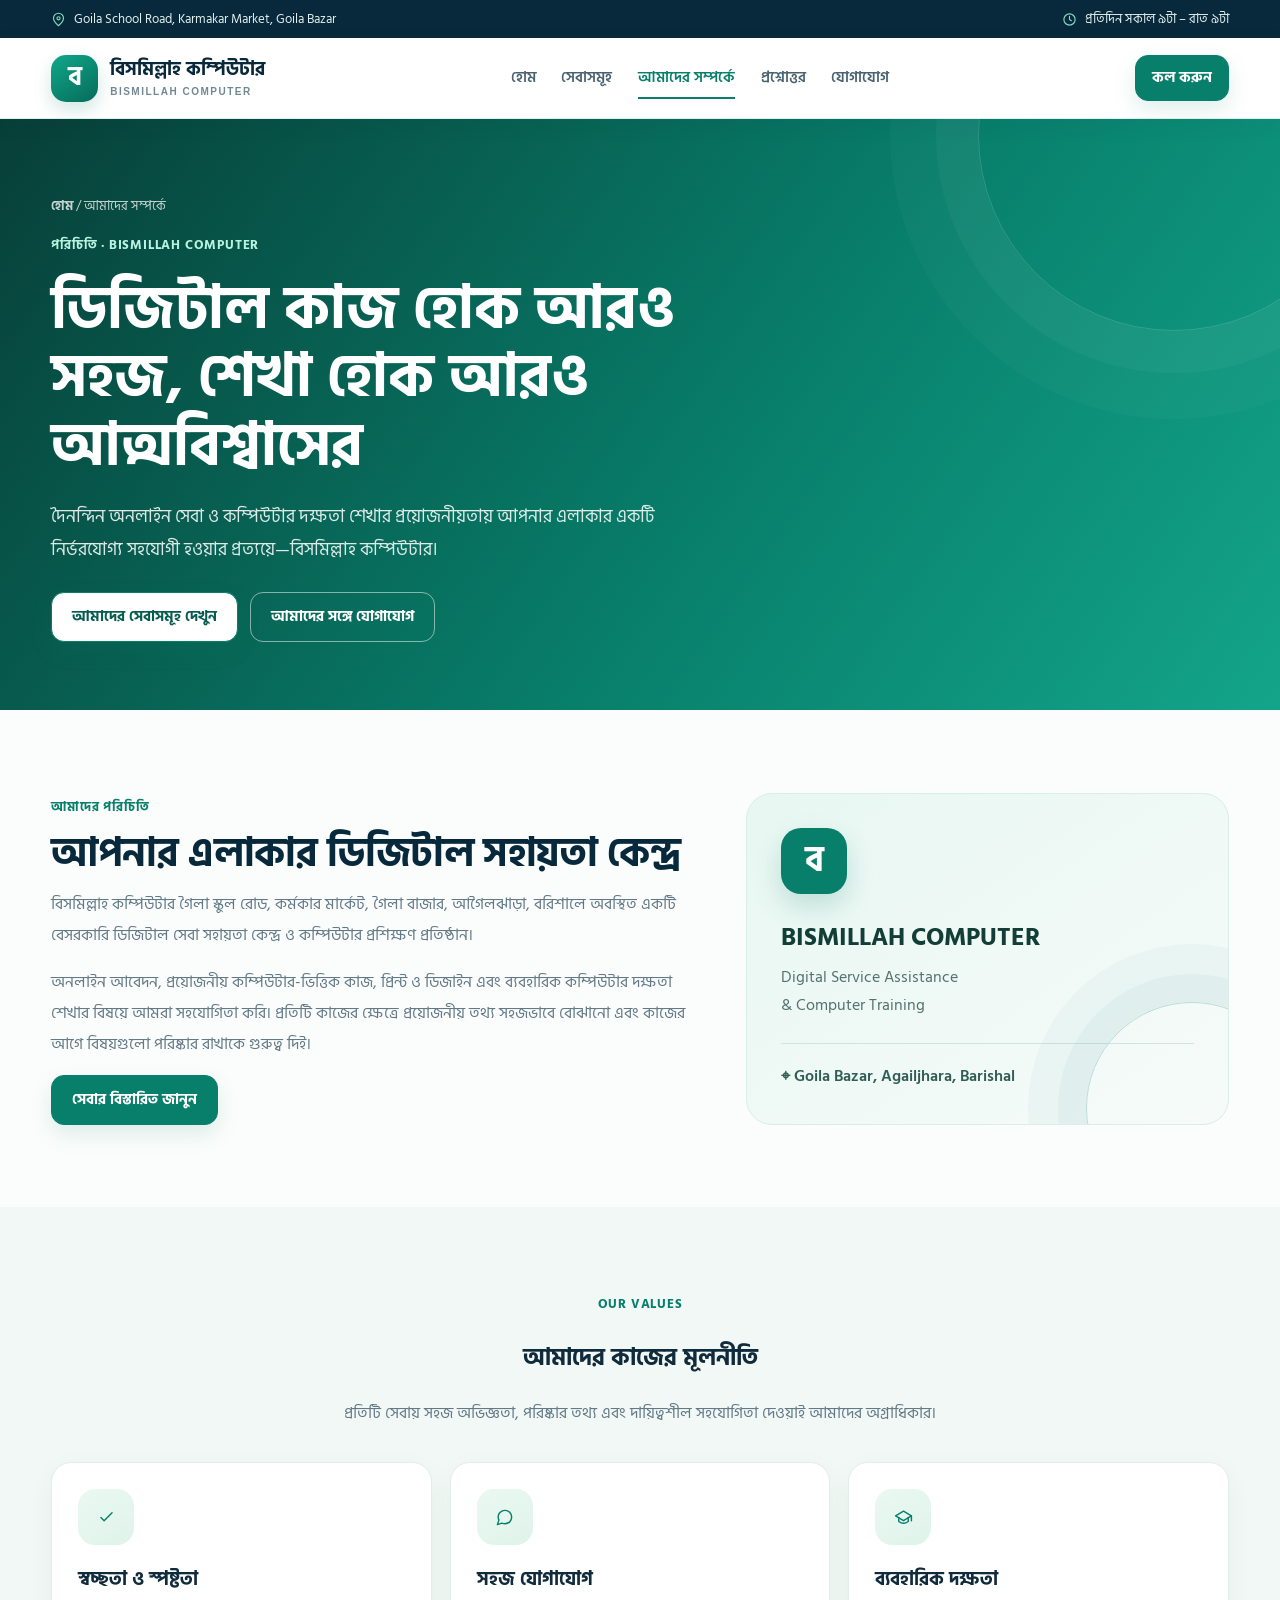
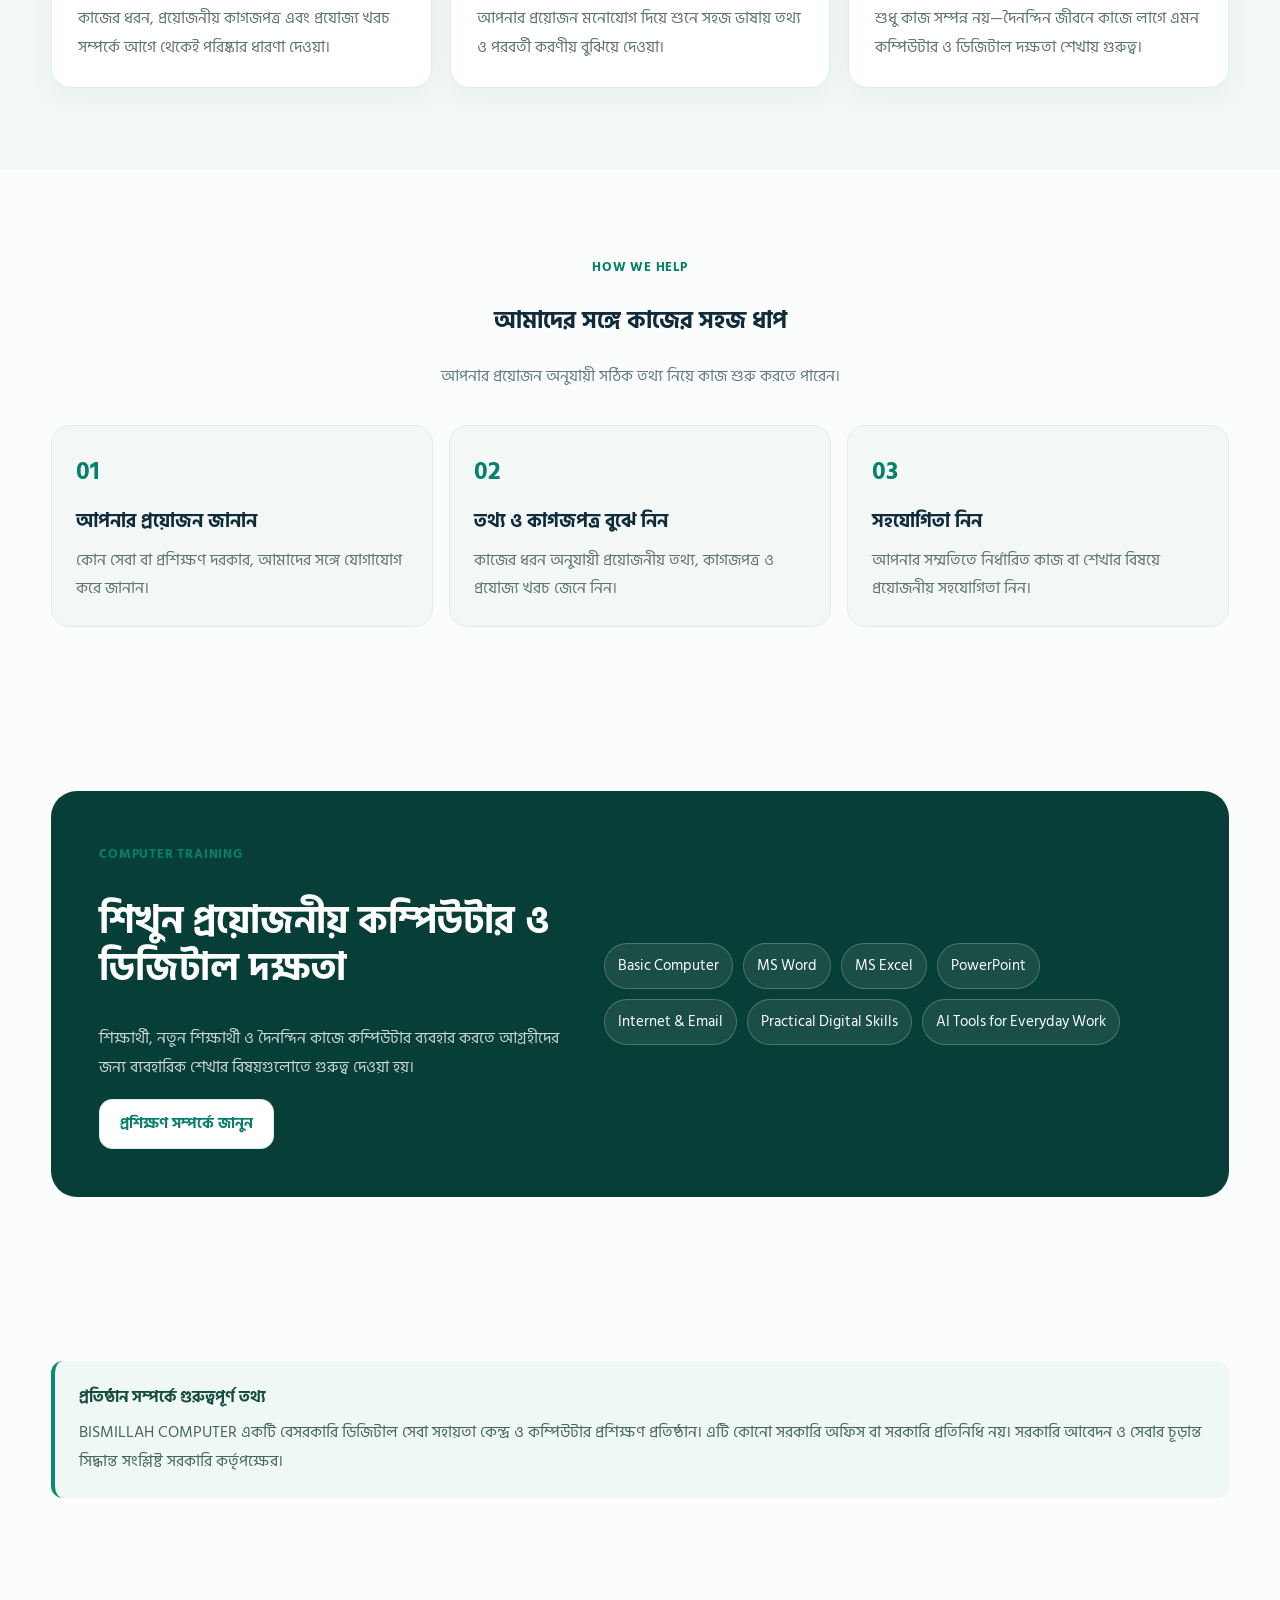
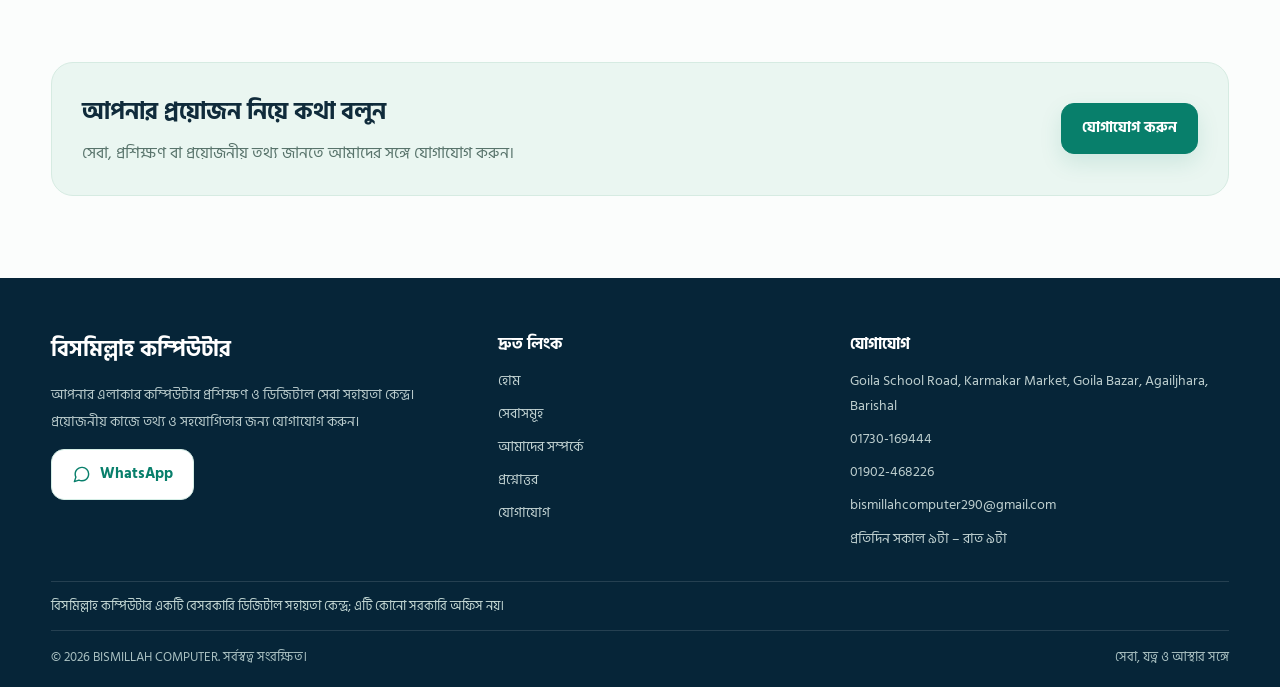
==== commit 48f26008: "Improve About Us page layout and storytelling" ====
--- a/about.html
+++ b/about.html
@@ -4,4 +4,30 @@
 <a class="brand" href="/"><span class="brand-mark" aria-hidden="true">ব</span><span class="brand-name">বিসমিল্লাহ কম্পিউটার<small>BISMILLAH COMPUTER</small></span></a>
 <button class="menu-toggle" type="button" aria-label="মেনু খুলুন" aria-expanded="false" aria-controls="navLinks"><svg class="icon" aria-hidden="true"><use href="#i-menu"/></svg></button>
 <div class="nav-links" id="navLinks"><a  href="/">হোম</a><a  href="/services">সেবাসমূহ</a><a aria-current="page" class="active" href="/about">আমাদের সম্পর্কে</a><a  href="/faq">প্রশ্নোত্তর</a><a  href="/contact">যোগাযোগ</a></div>
-<div class="nav-actions"><a class="btn btn-small" href="tel:01730169444">কল করুন</a></div></nav></header><main id="main-content"><section class="page-hero"><div class="container"><div class="breadcrumbs"><a href="/">হোম</a> / আমাদের সম্পর্কে</div><span class="kicker">About Us</span><h1>প্রযুক্তির কাজে সহজ সহযোগিতা</h1><p>স্থানীয় মানুষের দৈনন্দিন ডিজিটাল প্রয়োজন ও কম্পিউটার দক্ষতা শেখার সহায়তায় BISMILLAH COMPUTER।</p></div></section><section class="section container split"><div><span class="kicker">আমাদের পরিচিতি</span><h2 class="section-title">বিসমিল্লাহ কম্পিউটার</h2><p class="body-copy">বিসমিল্লাহ কম্পিউটার গৈলা বাজার, আগৈলঝাড়া, বরিশালে অবস্থিত একটি বেসরকারি ডিজিটাল সেবা সহায়তা কেন্দ্র ও কম্পিউটার প্রশিক্ষণ প্রতিষ্ঠান। অনলাইন আবেদন, প্রয়োজনীয় কম্পিউটার-ভিত্তিক কাজ এবং ব্যবহারিক ডিজিটাল দক্ষতা শেখার বিষয়ে আমরা সহযোগিতা করি।</p><p class="body-copy">আমাদের লক্ষ্য হলো সেবার প্রয়োজনীয় তথ্য সহজ ভাষায় জানানো, কাজের আগে প্রয়োজনীয় কাগজপত্র সম্পর্কে পরিষ্কার ধারণা দেওয়া এবং গ্রাহকের সঙ্গে স্বচ্ছভাবে যোগাযোগ রাখা।</p><a class="btn" href="/services">আমাদের সেবাগুলো দেখুন</a></div><div class="about-highlight"><div class="brand-mark">ব</div><h3>BISMILLAH COMPUTER</h3><p>Digital Service Assistance & Computer Training</p><div class="about-line"></div><p>Goila Bazar, Agailjhara, Barishal</p></div></section><section class="section section-soft"><div class="container"><div class="section-head"><span class="kicker">Our Values</span><h2>আমাদের কাজের নীতি</h2></div><div class="value-grid"><article class="value-card"><div class="card-icon"><svg class="icon"><use href="#i-check"/></svg></div><h3>স্বচ্ছতা</h3><p>কাজের ধরন, প্রয়োজনীয় কাগজপত্র ও প্রযোজ্য খরচ আগে জানানো।</p></article><article class="value-card"><div class="card-icon"><svg class="icon"><use href="#i-message"/></svg></div><h3>সহজ যোগাযোগ</h3><p>গ্রাহকের প্রশ্ন শুনে সহজ ভাষায় প্রয়োজনীয় তথ্য দেওয়া।</p></article><article class="value-card"><div class="card-icon"><svg class="icon"><use href="#i-graduation"/></svg></div><h3>ব্যবহারিক শেখা</h3><p>দৈনন্দিন কাজে কাজে লাগে এমন কম্পিউটার ও ডিজিটাল দক্ষতায় গুরুত্ব।</p></article></div></div></section><section class="section container"><div class="notice-panel"><strong>আমাদের পরিচয় সম্পর্কে গুরুত্বপূর্ণ কথা</strong><p>BISMILLAH COMPUTER একটি বেসরকারি প্রতিষ্ঠান। এটি কোনো সরকারি অফিস, সরকারি প্রতিনিধি বা সরকারি অনুমোদনপ্রাপ্ত সেবা কাউন্টার হিসেবে নিজেকে উপস্থাপন করে না। সরকারি আবেদন ও সেবার সিদ্ধান্ত সংশ্লিষ্ট সরকারি কর্তৃপক্ষের।</p></div><div class="center-action"><a class="btn" href="/contact">যোগাযোগ করুন</a></div></section></main><footer class="site-footer"><div class="container"><div class="footer-grid"><div><a class="footer-brand" href="/">বিসমিল্লাহ কম্পিউটার</a><p class="footer-copy">আপনার এলাকার কম্পিউটার প্রশিক্ষণ ও ডিজিটাল সেবা সহায়তা কেন্দ্র। প্রয়োজনীয় কাজে তথ্য ও সহযোগিতার জন্য যোগাযোগ করুন।</p><a class="btn btn-light" href="https://wa.me/8801730169444" target="_blank" rel="noopener noreferrer"><svg class="icon"><use href="#i-message"/></svg> WhatsApp</a></div><div><h2 class="footer-title">দ্রুত লিংক</h2><div class="footer-links"><a href="/">হোম</a><a href="/services">সেবাসমূহ</a><a href="/about">আমাদের সম্পর্কে</a><a href="/faq">প্রশ্নোত্তর</a><a href="/contact">যোগাযোগ</a></div></div><div><h2 class="footer-title">যোগাযোগ</h2><div class="footer-links"><span>Goila School Road, Karmakar Market, Goila Bazar, Agailjhara, Barishal</span><a href="tel:01730169444">01730-169444</a><a href="tel:01902468226">01902-468226</a><a href="mailto:bismillahcomputer290@gmail.com">bismillahcomputer290@gmail.com</a><span>প্রতিদিন সকাল ৯টা – রাত ৯টা</span></div></div></div><div class="footer-note">বিসমিল্লাহ কম্পিউটার একটি বেসরকারি ডিজিটাল সহায়তা কেন্দ্র; এটি কোনো সরকারি অফিস নয়।</div><div class="footer-bottom"><span>© <span data-year></span> BISMILLAH COMPUTER. সর্বস্বত্ব সংরক্ষিত।</span><span>সেবা, যত্ন ও আস্থার সঙ্গে</span></div></div></footer><script src="/script.js" defer></script></body></html>+<div class="nav-actions"><a class="btn btn-small" href="tel:01730169444">কল করুন</a></div></nav></header><style>
+.about-page .about-hero{position:relative;overflow:hidden;padding:76px 0 68px;background:linear-gradient(125deg,#073f38 0%,#087f6b 58%,#13a58a 100%);color:#fff}
+.about-page .about-hero:after{content:"";position:absolute;width:390px;height:390px;border:1px solid rgba(255,255,255,.16);border-radius:50%;right:-90px;top:-180px;box-shadow:0 0 0 42px rgba(255,255,255,.035),0 0 0 88px rgba(255,255,255,.025)}
+.about-page .about-hero .breadcrumbs,.about-page .about-hero .breadcrumbs a{color:rgba(255,255,255,.76)}
+.about-page .about-hero .kicker{color:#b7f3df}.about-page .about-hero h1{max-width:760px;font-size:clamp(2.1rem,5vw,3.7rem);line-height:1.16;margin:18px 0}.about-page .about-hero p{max-width:650px;color:rgba(255,255,255,.86);font-size:1.12rem;line-height:1.85}
+.about-page .about-hero-actions{display:flex;gap:12px;flex-wrap:wrap;margin-top:26px}.about-page .about-hero .btn{background:#fff;color:#075c50}.about-page .about-hero .btn-outline{background:transparent;color:#fff;border:1px solid rgba(255,255,255,.5)}
+.about-page .about-intro{display:grid;grid-template-columns:1.15fr .85fr;gap:42px;align-items:center}.about-page .about-intro-copy p{line-height:1.95}
+.about-page .about-brand-card{position:relative;overflow:hidden;border-radius:26px;padding:34px;background:linear-gradient(145deg,#e8f7f2,#f6fbf9);border:1px solid #d8eee7;min-height:300px;display:flex;flex-direction:column;justify-content:center}.about-page .about-brand-card:after{content:"";position:absolute;width:210px;height:210px;border:1px solid #b9ded2;border-radius:50%;right:-70px;bottom:-90px;box-shadow:0 0 0 28px rgba(8,127,107,.045),0 0 0 58px rgba(8,127,107,.035)}
+.about-page .about-brand-symbol{width:66px;height:66px;border-radius:20px;background:#087f6b;color:white;display:grid;place-items:center;font-size:2.2rem;font-weight:800;box-shadow:0 12px 28px rgba(8,127,107,.2)}
+.about-page .about-brand-card h3{font-size:1.55rem;margin:22px 0 4px;color:#123e37}.about-page .about-brand-card p{margin:0;color:#54736c}.about-page .about-location{margin-top:24px;padding-top:18px;border-top:1px solid #cde5dc;color:#315e54;font-weight:600}
+.about-page .about-section-heading{max-width:700px;margin:0 auto 34px;text-align:center}.about-page .about-section-heading p{color:var(--muted,#64748b);line-height:1.8}
+.about-page .about-pillars{display:grid;grid-template-columns:repeat(3,1fr);gap:18px}.about-page .about-pillar{background:#fff;border:1px solid #e3eee9;border-radius:20px;padding:26px;box-shadow:0 8px 28px rgba(13,62,51,.045)}.about-page .about-pillar .card-icon{margin-bottom:18px}.about-page .about-pillar h3{margin:0 0 8px}.about-page .about-pillar p{margin:0;color:#60746f;line-height:1.8}
+.about-page .about-journey{display:grid;grid-template-columns:repeat(3,1fr);gap:16px;counter-reset:journey}.about-page .about-step{counter-increment:journey;padding:24px;border-radius:18px;background:#f3f8f6;border:1px solid #e1eee8}.about-page .about-step:before{content:"0" counter(journey);display:block;color:#07816c;font-size:1.55rem;font-weight:800;margin-bottom:12px}.about-page .about-step h3{margin:0 0 8px}.about-page .about-step p{margin:0;color:#60746f;line-height:1.75}
+.about-page .about-training{display:grid;grid-template-columns:.9fr 1.1fr;gap:32px;align-items:center;background:#073f38;color:#fff;border-radius:26px;padding:clamp(26px,5vw,48px)}.about-page .about-training p{color:rgba(255,255,255,.78);line-height:1.85}.about-page .about-training h2{font-size:clamp(1.7rem,3vw,2.35rem);line-height:1.25}.about-page .about-topics{display:flex;gap:10px;flex-wrap:wrap}.about-page .about-topics span{border:1px solid rgba(255,255,255,.22);background:rgba(255,255,255,.08);padding:9px 13px;border-radius:999px;font-size:.94rem}
+.about-page .about-disclaimer{border-left:4px solid #0b8a72;background:#eff8f4;border-radius:12px;padding:22px 24px}.about-page .about-disclaimer strong{display:block;margin-bottom:7px;color:#164d41}.about-page .about-disclaimer p{margin:0;line-height:1.8;color:#47665e}
+.about-page .about-final{display:flex;align-items:center;justify-content:space-between;gap:20px;background:#eaf6f1;border:1px solid #d6ebe2;border-radius:22px;padding:28px 30px}.about-page .about-final h2{margin:0 0 6px}.about-page .about-final p{margin:0;color:#58736b}
+@media(max-width:760px){.about-page .about-hero{padding:54px 0 48px}.about-page .about-intro,.about-page .about-training{grid-template-columns:1fr}.about-page .about-pillars,.about-page .about-journey{grid-template-columns:1fr}.about-page .about-brand-card{min-height:250px}.about-page .about-final{align-items:flex-start;flex-direction:column}}
+</style>
+<main id="main-content" class="about-page">
+<section class="about-hero"><div class="container"><div class="breadcrumbs"><a href="/">হোম</a> / আমাদের সম্পর্কে</div><span class="kicker">পরিচিতি · BISMILLAH COMPUTER</span><h1>ডিজিটাল কাজ হোক আরও সহজ, শেখা হোক আরও আত্মবিশ্বাসের</h1><p>দৈনন্দিন অনলাইন সেবা ও কম্পিউটার দক্ষতা শেখার প্রয়োজনীয়তায় আপনার এলাকার একটি নির্ভরযোগ্য সহযোগী হওয়ার প্রত্যয়ে—বিসমিল্লাহ কম্পিউটার।</p><div class="about-hero-actions"><a class="btn" href="/services">আমাদের সেবাসমূহ দেখুন</a><a class="btn btn-outline" href="/contact">আমাদের সঙ্গে যোগাযোগ</a></div></div></section>
+<section class="section container about-intro"><div class="about-intro-copy"><span class="kicker">আমাদের পরিচিতি</span><h2 class="section-title">আপনার এলাকার ডিজিটাল সহায়তা কেন্দ্র</h2><p class="body-copy">বিসমিল্লাহ কম্পিউটার গৈলা স্কুল রোড, কর্মকার মার্কেট, গৈলা বাজার, আগৈলঝাড়া, বরিশালে অবস্থিত একটি বেসরকারি ডিজিটাল সেবা সহায়তা কেন্দ্র ও কম্পিউটার প্রশিক্ষণ প্রতিষ্ঠান।</p><p class="body-copy">অনলাইন আবেদন, প্রয়োজনীয় কম্পিউটার-ভিত্তিক কাজ, প্রিন্ট ও ডিজাইন এবং ব্যবহারিক কম্পিউটার দক্ষতা শেখার বিষয়ে আমরা সহযোগিতা করি। প্রতিটি কাজের ক্ষেত্রে প্রয়োজনীয় তথ্য সহজভাবে বোঝানো এবং কাজের আগে বিষয়গুলো পরিষ্কার রাখাকে গুরুত্ব দিই।</p><a class="btn" href="/services">সেবার বিস্তারিত জানুন</a></div><div class="about-brand-card"><div class="about-brand-symbol">ব</div><h3>BISMILLAH COMPUTER</h3><p>Digital Service Assistance<br> & Computer Training</p><div class="about-location">⌖ Goila Bazar, Agailjhara, Barishal</div></div></section>
+<section class="section section-soft"><div class="container"><div class="about-section-heading"><span class="kicker">Our Values</span><h2>আমাদের কাজের মূলনীতি</h2><p>প্রতিটি সেবায় সহজ অভিজ্ঞতা, পরিষ্কার তথ্য এবং দায়িত্বশীল সহযোগিতা দেওয়াই আমাদের অগ্রাধিকার।</p></div><div class="about-pillars"><article class="about-pillar"><div class="card-icon"><svg class="icon" aria-hidden="true"><use href="#i-check"/></svg></div><h3>স্বচ্ছতা ও স্পষ্টতা</h3><p>কাজের ধরন, প্রয়োজনীয় কাগজপত্র এবং প্রযোজ্য খরচ সম্পর্কে আগে থেকেই পরিষ্কার ধারণা দেওয়া।</p></article><article class="about-pillar"><div class="card-icon"><svg class="icon" aria-hidden="true"><use href="#i-message"/></svg></div><h3>সহজ যোগাযোগ</h3><p>আপনার প্রয়োজন মনোযোগ দিয়ে শুনে সহজ ভাষায় তথ্য ও পরবর্তী করণীয় বুঝিয়ে দেওয়া।</p></article><article class="about-pillar"><div class="card-icon"><svg class="icon" aria-hidden="true"><use href="#i-graduation"/></svg></div><h3>ব্যবহারিক দক্ষতা</h3><p>শুধু কাজ সম্পন্ন নয়—দৈনন্দিন জীবনে কাজে লাগে এমন কম্পিউটার ও ডিজিটাল দক্ষতা শেখায় গুরুত্ব।</p></article></div></div></section>
+<section class="section container"><div class="about-section-heading"><span class="kicker">How We Help</span><h2>আমাদের সঙ্গে কাজের সহজ ধাপ</h2><p>আপনার প্রয়োজন অনুযায়ী সঠিক তথ্য নিয়ে কাজ শুরু করতে পারেন।</p></div><div class="about-journey"><article class="about-step"><h3>আপনার প্রয়োজন জানান</h3><p>কোন সেবা বা প্রশিক্ষণ দরকার, আমাদের সঙ্গে যোগাযোগ করে জানান।</p></article><article class="about-step"><h3>তথ্য ও কাগজপত্র বুঝে নিন</h3><p>কাজের ধরন অনুযায়ী প্রয়োজনীয় তথ্য, কাগজপত্র ও প্রযোজ্য খরচ জেনে নিন।</p></article><article class="about-step"><h3>সহযোগিতা নিন</h3><p>আপনার সম্মতিতে নির্ধারিত কাজ বা শেখার বিষয়ে প্রয়োজনীয় সহযোগিতা নিন।</p></article></div></section>
+<section class="section container"><div class="about-training"><div><span class="kicker">Computer Training</span><h2>শিখুন প্রয়োজনীয় কম্পিউটার ও ডিজিটাল দক্ষতা</h2><p>শিক্ষার্থী, নতুন শিক্ষার্থী ও দৈনন্দিন কাজে কম্পিউটার ব্যবহার করতে আগ্রহীদের জন্য ব্যবহারিক শেখার বিষয়গুলোতে গুরুত্ব দেওয়া হয়।</p><a class="btn btn-light" href="/contact">প্রশিক্ষণ সম্পর্কে জানুন</a></div><div class="about-topics"><span>Basic Computer</span><span>MS Word</span><span>MS Excel</span><span>PowerPoint</span><span>Internet & Email</span><span>Practical Digital Skills</span><span>AI Tools for Everyday Work</span></div></div></section>
+<section class="section container"><div class="about-disclaimer"><strong>প্রতিষ্ঠান সম্পর্কে গুরুত্বপূর্ণ তথ্য</strong><p>BISMILLAH COMPUTER একটি বেসরকারি ডিজিটাল সেবা সহায়তা কেন্দ্র ও কম্পিউটার প্রশিক্ষণ প্রতিষ্ঠান। এটি কোনো সরকারি অফিস বা সরকারি প্রতিনিধি নয়। সরকারি আবেদন ও সেবার চূড়ান্ত সিদ্ধান্ত সংশ্লিষ্ট সরকারি কর্তৃপক্ষের।</p></div></section>
+<section class="section container"><div class="about-final"><div><h2>আপনার প্রয়োজন নিয়ে কথা বলুন</h2><p>সেবা, প্রশিক্ষণ বা প্রয়োজনীয় তথ্য জানতে আমাদের সঙ্গে যোগাযোগ করুন।</p></div><a class="btn" href="/contact">যোগাযোগ করুন</a></div></section>
+</main><footer class="site-footer"><div class="container"><div class="footer-grid"><div><a class="footer-brand" href="/">বিসমিল্লাহ কম্পিউটার</a><p class="footer-copy">আপনার এলাকার কম্পিউটার প্রশিক্ষণ ও ডিজিটাল সেবা সহায়তা কেন্দ্র। প্রয়োজনীয় কাজে তথ্য ও সহযোগিতার জন্য যোগাযোগ করুন।</p><a class="btn btn-light" href="https://wa.me/8801730169444" target="_blank" rel="noopener noreferrer"><svg class="icon"><use href="#i-message"/></svg> WhatsApp</a></div><div><h2 class="footer-title">দ্রুত লিংক</h2><div class="footer-links"><a href="/">হোম</a><a href="/services">সেবাসমূহ</a><a href="/about">আমাদের সম্পর্কে</a><a href="/faq">প্রশ্নোত্তর</a><a href="/contact">যোগাযোগ</a></div></div><div><h2 class="footer-title">যোগাযোগ</h2><div class="footer-links"><span>Goila School Road, Karmakar Market, Goila Bazar, Agailjhara, Barishal</span><a href="tel:01730169444">01730-169444</a><a href="tel:01902468226">01902-468226</a><a href="mailto:bismillahcomputer290@gmail.com">bismillahcomputer290@gmail.com</a><span>প্রতিদিন সকাল ৯টা – রাত ৯টা</span></div></div></div><div class="footer-note">বিসমিল্লাহ কম্পিউটার একটি বেসরকারি ডিজিটাল সহায়তা কেন্দ্র; এটি কোনো সরকারি অফিস নয়।</div><div class="footer-bottom"><span>© <span data-year></span> BISMILLAH COMPUTER. সর্বস্বত্ব সংরক্ষিত।</span><span>সেবা, যত্ন ও আস্থার সঙ্গে</span></div></div></footer><script src="/script.js" defer></script></body></html>
--- a/styles.css
+++ b/styles.css
@@ -1,155 +1,22 @@
 @import url('https://fonts.googleapis.com/css2?family=Hind+Siliguri:wght@400;500;600;700;800&display=swap');
-:root{
-  /* Brand palette */
-  --ink:#102b3b; --muted:#637987; --brand:#087f6b;
-  --brand-strong:#066b5a; --brand2:#10a889; --deep:#08283b;
-  --pale:#edf8f3; --surface:#ffffff; --page:#fbfdfc;
-  --line:#dce9e5; --focus:#e5ad43;
-  /* Typography */
-  --font-bn:'Hind Siliguri',sans-serif;
-  --font-en:Arial,Helvetica,sans-serif;
-  /* Shape, spacing and elevation */
-  --radius-sm:12px; --radius-md:18px; --radius-lg:24px;
-  --space-1:4px; --space-2:8px; --space-3:12px;
-  --space-4:16px; --space-5:24px; --space-6:32px;
-  --shadow:0 18px 48px rgba(8,40,59,.10);
-  --shadow-hover:0 24px 58px rgba(8,40,59,.15);
-}
-
-*{box-sizing:border-box}html{scroll-behavior:smooth}body{margin:0;font-family:var(--font-bn);color:var(--ink);line-height:1.7;background:var(--page)}a{color:inherit;text-decoration:none}button{font:inherit}.container{width:min(1160px,92%);margin-inline:auto}.topbar{background:var(--deep);color:#d6e9e7;font-size:13px}.topbar-inner{display:flex;justify-content:space-between;gap:12px;padding:7px 0;flex-wrap:wrap}.topbar a:hover{color:#fff}
-.site-header{position:sticky;top:0;z-index:50;background:rgba(255,255,255,.94);backdrop-filter:blur(14px);border-bottom:1px solid rgba(8,127,107,.1)}.nav{min-height:78px;display:flex;align-items:center;justify-content:space-between;gap:22px}.brand{display:flex;align-items:center;gap:11px;flex-shrink:0}.brand-mark{width:44px;height:44px;border-radius:14px;background:linear-gradient(145deg,#0aa889,#076956);display:grid;place-items:center;color:white;font-size:24px;box-shadow:0 8px 18px #087f6b30}.brand-name{font-size:19px;font-weight:800;line-height:1.15;color:var(--deep)}.brand-name small{display:block;font-size:10px;letter-spacing:1.5px;color:#718893;font-weight:700;margin-top:4px}.nav-links{display:flex;align-items:center;gap:23px}.nav-links a{font-size:15px;font-weight:600;color:#496271;transition:.2s}.nav-links a:hover,.nav-links a.active{color:var(--brand)}.nav-actions{display:flex;align-items:center;gap:10px}.menu-toggle{display:none;width:43px;height:43px;border:1px solid var(--line);border-radius:12px;background:white;color:var(--deep);font-size:22px}
-.btn{display:inline-flex;align-items:center;justify-content:center;gap:9px;padding:12px 20px;border-radius:12px;background:var(--brand);color:white;font-weight:700;border:1px solid var(--brand);box-shadow:0 9px 22px #087f6b25;transition:transform .2s,background .2s}.btn:hover{transform:translateY(-2px);background:#066b5a}.btn-light{background:white;color:var(--brand);border-color:#d5eee6;box-shadow:none}.btn-light:hover{background:#effaf6}.btn-outline{background:transparent;color:var(--deep);border-color:#c8d9d7;box-shadow:none}.btn-outline:hover{background:#f0f7f5}
-.hero{position:relative;overflow:hidden;background:radial-gradient(circle at 80% 10%,#1b746b 0,transparent 30%),linear-gradient(125deg,#08283b 0%,#0b3d4b 56%,#087f6b 100%);color:white;padding:76px 0 70px}.hero:before,.hero:after{content:"";position:absolute;border:1px solid #ffffff18;border-radius:50%;pointer-events:none}.hero:before{width:550px;height:550px;right:-180px;top:-260px}.hero:after{width:390px;height:390px;right:-100px;top:-180px}.hero-grid{position:relative;z-index:1;display:grid;grid-template-columns:1.12fr .88fr;align-items:center;gap:50px}.eyebrow{display:inline-flex;align-items:center;gap:9px;padding:7px 13px;border:1px solid #b5f1df55;background:#ffffff10;border-radius:99px;color:#d9fff3;font-size:14px}.eyebrow:before{content:"";width:8px;height:8px;border-radius:50%;background:#54e0b8;box-shadow:0 0 0 5px #54e0b825}.hero h1{font-size:clamp(39px,5.5vw,66px);line-height:1.16;letter-spacing:-.8px;color:white;margin:20px 0 16px;font-weight:800}.hero h1 span{color:#70e6c3}.hero-copy{max-width:630px;color:#d2e6e7;font-size:18px;line-height:1.9;margin:0}.hero-actions{display:flex;gap:12px;flex-wrap:wrap;margin-top:28px}.hero .btn{background:#10a889;border-color:#10a889}.hero .btn-light{background:white;color:#08715f;border-color:white}.hero-visual{min-height:330px;display:grid;place-items:center;position:relative}.visual-orbit{width:min(330px,80vw);aspect-ratio:1;border-radius:50%;border:1px solid #c7fff044;display:grid;place-items:center;background:radial-gradient(circle,#ffffff17 0,#ffffff05 59%,transparent 60%);position:relative}.visual-orbit:before,.visual-orbit:after{content:"";position:absolute;inset:23px;border:1px dashed #b7ffeb55;border-radius:50%;transform:rotate(32deg)}.visual-orbit:after{inset:49px;transform:rotate(-32deg)}.visual-screen{width:185px;height:145px;border-radius:20px;background:linear-gradient(145deg,#f8fffd,#d9fff3);box-shadow:0 24px 60px #00101e88;display:grid;place-items:center;color:#087d6a;font-size:68px;position:relative;z-index:1}.float-tag{position:absolute;z-index:2;background:#ffffffed;color:#173b4c;padding:10px 14px;border-radius:13px;font-weight:700;box-shadow:0 12px 30px #00101e40;font-size:14px}.tag-one{top:35px;left:-10px}.tag-two{right:-14px;top:105px}.tag-three{bottom:32px;left:7px}
-.trust-strip{background:white;border-bottom:1px solid #e8f0ed}.trust-grid{display:grid;grid-template-columns:repeat(3,1fr);gap:14px;padding:19px 0}.trust-item{display:flex;align-items:center;justify-content:center;gap:10px;color:#426170;font-weight:600}.trust-icon{width:34px;height:34px;border-radius:11px;background:#e8f8f2;color:var(--brand);display:grid;place-items:center;font-weight:800}
-.section{padding:70px 0}.section-soft{background:#f1f8f5}.section-head{text-align:center;max-width:680px;margin:0 auto 34px}.kicker{font-size:13px;letter-spacing:1px;text-transform:uppercase;color:var(--brand);font-weight:800}.section-head h2{font-size:clamp(28px,4vw,40px);line-height:1.25;color:var(--deep);margin:8px 0 9px}.section-head p{color:var(--muted);font-size:16px;margin:0}.cards{display:grid;grid-template-columns:repeat(3,1fr);gap:18px}.service-card,.info-card,.value-card{background:white;border:1px solid #e1ece7;border-radius:19px;padding:24px;box-shadow:0 8px 28px #0b2d4608;transition:transform .2s,box-shadow .2s}.service-card:hover,.info-card:hover,.value-card:hover{transform:translateY(-4px);box-shadow:var(--shadow)}.card-icon{width:54px;height:54px;border-radius:16px;background:#e6f8f1;display:grid;place-items:center;font-size:27px}.service-card h3,.info-card h3,.value-card h3{font-size:20px;color:var(--deep);margin:16px 0 6px}.service-card p,.info-card p,.value-card p{color:var(--muted);margin:0}.text-link{display:inline-flex;margin-top:14px;color:var(--brand);font-weight:700}.text-link:hover{text-decoration:underline}
-.cta-band{padding:0 0 68px}.cta-inner{background:linear-gradient(110deg,#0a3045,#087b68);border-radius:24px;padding:34px 38px;color:white;display:flex;align-items:center;justify-content:space-between;gap:24px;position:relative;overflow:hidden}.cta-inner:after{content:"";position:absolute;width:250px;height:250px;border:1px solid #ffffff22;border-radius:50%;right:20%;top:-155px}.cta-inner h2{font-size:29px;line-height:1.25;margin:0 0 5px}.cta-inner p{color:#d3eee8;margin:0}.cta-inner .btn{background:white;color:#087b6c;border-color:white;white-space:nowrap;position:relative;z-index:1}
-.page-hero{padding:54px 0;background:radial-gradient(circle at 88% 0,#d9f4e9 0,transparent 27%),linear-gradient(120deg,#edf8f3,#f7fbfa);border-bottom:1px solid #e4efea}.page-hero-inner{max-width:780px}.breadcrumbs{font-size:13px;color:#71858d;margin-bottom:10px}.breadcrumbs a{color:var(--brand);font-weight:700}.page-hero h1{font-size:clamp(32px,4.5vw,48px);line-height:1.2;color:var(--deep);margin:0 0 9px}.page-hero p{font-size:17px;color:var(--muted);margin:0;max-width:700px}
-.split{display:grid;grid-template-columns:1fr 1fr;gap:28px;align-items:center}.panel{background:white;border:1px solid var(--line);border-radius:22px;padding:30px;box-shadow:var(--shadow)}.panel h2{font-size:27px;line-height:1.3;color:var(--deep);margin:0 0 12px}.panel p{color:var(--muted)}.check-list{list-style:none;padding:0;margin:18px 0 0}.check-list li{display:flex;gap:10px;padding:8px 0;color:#47616e}.check-list li:before{content:"✓";color:var(--brand);font-weight:800}.feature-visual{min-height:310px;border-radius:22px;background:linear-gradient(145deg,#e1f7ed,#dcecf1);display:grid;place-items:center;text-align:center;padding:25px;color:#087b6c}.feature-visual .big-icon{font-size:76px}.feature-visual h3{color:var(--deep);font-size:24px;margin:7px 0 0}.feature-visual p{margin:3px 0;color:#5c7782}
-.contact-layout{display:grid;grid-template-columns:.9fr 1.1fr;gap:22px}.contact-stack{display:grid;gap:14px}.contact-row{display:flex;gap:14px;align-items:flex-start;padding:16px 0;border-bottom:1px solid #edf2ef}.contact-row:last-child{border:0}.contact-row .card-icon{flex-shrink:0;width:45px;height:45px;font-size:22px}.contact-row strong{display:block;color:var(--deep);margin-bottom:2px}.contact-row p{margin:0;color:var(--muted)}.map-panel{border:1px solid var(--line);border-radius:22px;overflow:hidden;background:linear-gradient(145deg,#e6f7ef,#e3eff4);min-height:370px;display:grid;place-items:center;text-align:center;padding:30px}.map-pin{font-size:64px}.map-panel h2{font-size:26px;color:var(--deep);margin:8px 0 2px}.map-panel p{color:#5e7784;margin:0 0 18px}
-.faq-list{max-width:850px;margin:auto;display:grid;gap:12px}.faq-list details{background:white;border:1px solid var(--line);border-radius:15px;padding:0 19px;box-shadow:0 6px 20px #0b2d4606}.faq-list summary{cursor:pointer;list-style:none;position:relative;padding:17px 35px 17px 0;font-size:17px;font-weight:700;color:var(--deep)}.faq-list summary::-webkit-details-marker{display:none}.faq-list summary:after{content:"+";position:absolute;right:2px;top:13px;color:var(--brand);font-size:24px}.faq-list details[open] summary:after{content:"−"}.faq-list details p{color:var(--muted);margin:0;padding:0 0 18px}
-.site-footer{background:#062538;color:#e8f4f1;padding:44px 0 18px}.footer-grid{display:grid;grid-template-columns:1.3fr 1fr 1fr;gap:32px;padding-bottom:30px}.footer-brand{font-size:21px;font-weight:800}.footer-copy{max-width:360px;color:#b7c9ca;font-size:14px}.footer-title{font-weight:800;margin-bottom:10px}.footer-links{display:grid;gap:7px;color:#bfd0d0;font-size:14px}.footer-links a:hover{color:#72e1c1}.footer-bottom{border-top:1px solid #ffffff20;padding-top:15px;display:flex;justify-content:space-between;gap:10px;flex-wrap:wrap;color:#a9c0c1;font-size:13px}
+:root{--ink:#102b3b;--muted:#637987;--brand:#087f6b;--brand-strong:#066b5a;--brand2:#10a889;--deep:#08283b;--pale:#edf8f3;--surface:#fff;--page:#fbfdfc;--line:#dce9e5;--focus:#e5ad43;--font-bn:'Hind Siliguri',sans-serif;--font-en:Arial,Helvetica,sans-serif;--radius-sm:12px;--radius-md:18px;--radius-lg:24px;--space-1:4px;--space-2:8px;--space-3:12px;--space-4:16px;--space-5:24px;--space-6:32px;--shadow:0 18px 48px rgba(8,40,59,.10);--shadow-hover:0 24px 58px rgba(8,40,59,.15)}
+*{box-sizing:border-box}html{scroll-behavior:smooth;scroll-padding-top:96px}body{margin:0;background:var(--page);color:var(--ink);font-family:var(--font-bn);font-size:16px;line-height:1.75;-webkit-font-smoothing:antialiased}a{color:inherit;text-decoration:none}button{font:inherit}svg{fill:none;stroke:currentColor;stroke-width:1.8;stroke-linecap:round;stroke-linejoin:round}.svg-sprite{position:absolute;width:0;height:0;overflow:hidden}.icon{width:19px;height:19px;display:inline-block;vertical-align:middle;flex:none}.icon-large{width:28px;height:28px}.icon-xl{width:54px;height:54px}.container{width:min(1180px,92%);margin-inline:auto}::selection{background:#b9f1dc;color:var(--deep)}
+.skip-link{position:absolute;left:14px;top:-60px;z-index:1000;padding:10px 15px;background:#fff;color:var(--deep);border:2px solid var(--brand);border-radius:10px;font-weight:700}.skip-link:focus{top:12px}
+.topbar{background:var(--deep);color:#e1efec;font-size:13px}.topbar-inner{min-height:38px;display:flex;justify-content:space-between;align-items:center;gap:12px;flex-wrap:wrap}.topbar .icon{width:15px;height:15px;margin-right:5px;color:#82ddc0}
+.site-header{position:sticky;top:0;z-index:50;background:rgba(255,255,255,.96);backdrop-filter:blur(14px);border-bottom:1px solid rgba(8,127,107,.12);box-shadow:0 5px 24px rgba(8,40,59,.045)}.nav{min-height:80px;display:flex;align-items:center;justify-content:space-between;gap:22px}.brand{display:flex;align-items:center;gap:12px;flex-shrink:0}.brand-mark{width:47px;height:47px;border-radius:15px;background:linear-gradient(145deg,var(--brand2),var(--brand-strong));display:grid;place-items:center;color:#fff;font-size:26px;font-weight:800;box-shadow:0 8px 18px #087f6b30}.brand-name{font-size:19px;font-weight:800;line-height:1.2;color:var(--deep)}.brand-name small{display:block;font:700 10px var(--font-en);letter-spacing:1.5px;color:#718893;margin-top:4px}.nav-links{display:flex;align-items:center;gap:clamp(14px,2vw,26px)}.nav-links a{position:relative;color:#496271;font-size:15px;font-weight:600;padding:10px 0}.nav-links a:after{content:"";position:absolute;left:0;right:100%;bottom:2px;height:2px;background:var(--brand);transition:right .2s}.nav-links a:hover,.nav-links a.active{color:var(--brand)}.nav-links a:hover:after,.nav-links a.active:after{right:0}.menu-toggle{display:none;width:44px;height:44px;border:1px solid var(--line);border-radius:12px;background:#fff;color:var(--deep)}.menu-toggle .icon{width:23px;height:23px}
+.btn{display:inline-flex;align-items:center;justify-content:center;gap:9px;min-height:46px;padding:11px 20px;border:1px solid var(--brand);border-radius:13px;background:var(--brand);color:#fff;font-weight:700;font-size:15px;box-shadow:0 9px 22px #087f6b20;transition:transform .2s,background .2s,box-shadow .2s}.btn:hover{transform:translateY(-2px);background:var(--brand-strong);box-shadow:0 12px 25px #087f6b30}.btn-light{background:#fff;color:var(--brand);border-color:#d5eee6;box-shadow:none}.btn-light:hover{background:#effaf6}.btn-outline{background:transparent;color:var(--deep);border-color:#c8d9d7;box-shadow:none}.btn-outline:hover{background:#f0f7f5}.btn-small{min-height:41px;padding:9px 16px}
+.hero{position:relative;overflow:hidden;color:#fff;padding:clamp(64px,8vw,94px) 0;background:radial-gradient(circle at 83% 10%,#1b746b 0,transparent 31%),linear-gradient(125deg,#08283b 0%,#0b3d4b 56%,#087f6b 100%)}.hero:before,.hero:after{content:"";position:absolute;border:1px solid #ffffff18;border-radius:50%;pointer-events:none}.hero:before{width:550px;height:550px;right:-180px;top:-260px}.hero:after{width:390px;height:390px;right:-100px;top:-180px}.hero-grid{position:relative;z-index:1;display:grid;grid-template-columns:1.12fr .88fr;align-items:center;gap:clamp(28px,5vw,68px)}.eyebrow{display:inline-flex;align-items:center;padding:7px 14px;border:1px solid #b5f1df55;background:#ffffff10;border-radius:99px;color:#d9fff3;font-size:14px}.hero h1{max-width:720px;font-size:clamp(40px,5.6vw,68px);line-height:1.18;letter-spacing:-.8px;color:#fff;margin:20px 0 16px;font-weight:800}.hero h1 span{color:#70e6c3}.hero-copy{max-width:620px;color:#d2e6e7;font-size:18px;line-height:1.9;margin:0}.hero-actions{display:flex;gap:12px;flex-wrap:wrap;margin-top:28px}.hero .btn{background:var(--brand2);border-color:var(--brand2)}.hero .btn-light{background:#fff;color:var(--brand);border-color:#fff}.hero-disclaimer{font-size:13px;color:#c0ded8;margin:18px 0 0}.hero-art{min-height:340px;display:grid;place-items:center}.hero-art-ring{position:relative;width:min(350px,80vw);aspect-ratio:1;border:1px solid #c7fff044;border-radius:50%;display:grid;place-items:center;background:radial-gradient(circle,#ffffff17 0,#ffffff05 59%,transparent 60%)}.hero-art-ring:before,.hero-art-ring:after{content:"";position:absolute;inset:24px;border:1px dashed #b7ffeb55;border-radius:50%}.hero-art-ring:after{inset:52px}.hero-art-core{position:relative;z-index:1;width:178px;height:148px;border-radius:24px;background:linear-gradient(145deg,#f8fffd,#d9fff3);display:grid;place-items:center;color:var(--brand);box-shadow:0 24px 60px #00101e88}.hero-art-core .icon{width:82px;height:82px;stroke-width:1.4}.art-chip{position:absolute;z-index:2;background:#fff;color:#173b4c;padding:10px 14px;border-radius:13px;font-size:14px;font-weight:700;box-shadow:0 12px 30px #00101e40}.chip-a{top:34px;left:-12px}.chip-b{right:-14px;top:115px}.chip-c{bottom:31px;left:8px}
+.trust-strip{background:#fff;border-bottom:1px solid #e8f0ed}.trust-grid{display:grid;grid-template-columns:repeat(3,1fr);gap:14px;padding:20px 0}.trust-grid>div{display:flex;align-items:center;justify-content:center;gap:10px;color:#426170;font-weight:600}.trust-grid .icon{color:var(--brand);width:22px;height:22px}
+.section{padding:clamp(58px,7vw,82px) 0}.section-soft{background:#f1f8f5}.section-head{text-align:center;max-width:700px;margin:0 auto 38px}.kicker{display:inline-block;color:var(--brand);font-size:13px;font-weight:800;letter-spacing:.8px;text-transform:uppercase}.section-head h2,.section-title{font-size:clamp(28px,4vw,40px);line-height:1.3;letter-spacing:-.4px;color:var(--deep);margin:8px 0 9px}.section-head p,.body-copy{color:var(--muted);font-size:16px;line-height:1.9;margin:0}.body-copy{margin:0 0 15px}.cards{display:grid;grid-template-columns:repeat(3,1fr);gap:20px}.service-card,.info-card,.value-card{position:relative;background:#fff;border:1px solid #e2ece8;border-radius:21px;padding:26px;box-shadow:0 9px 28px rgba(8,40,59,.045);transition:transform .2s,box-shadow .2s}.service-card:hover,.info-card:hover,.value-card:hover{transform:translateY(-4px);box-shadow:var(--shadow-hover)}.card-icon{width:56px;height:56px;border-radius:17px;background:linear-gradient(145deg,#eaf9f2,#dff3eb);display:grid;place-items:center;color:var(--brand)}.service-card h3,.info-card h3,.value-card h3{font-size:20px;line-height:1.4;color:var(--deep);margin:16px 0 6px}.service-card p,.info-card p,.value-card p{color:var(--muted);margin:0;line-height:1.85}.text-link{display:inline-flex;align-items:center;gap:7px;margin-top:15px;color:var(--brand);font-weight:700;font-size:14px}.text-link:hover{text-decoration:underline}.center-action{text-align:center;margin-top:30px}
+.training-grid{display:grid;grid-template-columns:repeat(2,1fr);gap:14px}.training-card{display:flex;gap:14px;align-items:flex-start;padding:20px;background:#fff;border:1px solid var(--line);border-radius:17px}.training-mark{width:34px;height:34px;display:grid;place-items:center;border-radius:11px;background:#e5f7ef;color:var(--brand);flex:none}.training-card h3{margin:0 0 4px;color:var(--deep);font-size:18px}.training-card p{margin:0;color:var(--muted);line-height:1.7}.small-note{margin:18px 0 0;text-align:center;color:var(--muted);font-size:14px}
+.value-grid{display:grid;grid-template-columns:repeat(3,1fr);gap:18px}.value-card{padding:25px}.process-list{list-style:none;padding:0;margin:25px 0 0;display:grid;gap:20px}.process-list li{display:flex;gap:15px}.process-list li>span{width:42px;height:42px;flex:none;border-radius:13px;background:#e4f6ed;color:var(--brand);display:grid;place-items:center;font-weight:800}.process-list h3{margin:0 0 3px;color:var(--deep);font-size:18px}.process-list p{margin:0;color:var(--muted)}.location-card,.about-highlight{min-height:300px;padding:35px;border-radius:24px;background:linear-gradient(145deg,#e1f7ed,#dcecf1);border:1px solid #d5eee4;display:flex;flex-direction:column;align-items:center;justify-content:center;text-align:center;color:var(--brand)}.location-card h3,.about-highlight h3{color:var(--deep);font-size:24px;margin:14px 0 4px}.location-card p,.about-highlight p{color:#5c7782;margin:0;max-width:390px}.cta-inner{background:linear-gradient(110deg,#0a3045,#087b68);border-radius:25px;padding:clamp(27px,4vw,42px);color:#fff;display:flex;align-items:center;justify-content:space-between;gap:24px;box-shadow:0 18px 45px rgba(8,40,59,.12)}.cta-inner h2{font-size:clamp(25px,3vw,32px);line-height:1.3;margin:0 0 5px}.cta-inner p{color:#d3eee8;margin:0}.cta-inner .btn{background:#fff;color:var(--brand);border-color:#fff;white-space:nowrap}
+.page-hero{padding:clamp(48px,6vw,68px) 0;background:radial-gradient(circle at 90% 12%,rgba(177,235,210,.55),transparent 28%),linear-gradient(120deg,#edf8f3,#f8fcfa);border-bottom:1px solid #e4efea}.page-hero h1{font-size:clamp(32px,4.5vw,48px);line-height:1.25;color:var(--deep);margin:7px 0 9px}.page-hero p{font-size:17px;color:var(--muted);margin:0;max-width:720px;line-height:1.9}.breadcrumbs{font-size:13px;color:#71858d;margin-bottom:12px}.breadcrumbs a{color:var(--brand);font-weight:700}
+.notice-panel{margin-top:28px;padding:22px 25px;background:#eff8f3;border:1px solid #d4ece0;border-left:4px solid var(--brand);border-radius:14px}.notice-panel strong{color:var(--brand-strong)}.notice-panel p{margin:5px 0 0;color:#526d76;line-height:1.85}
+.split{display:grid;grid-template-columns:1fr 1fr;gap:34px;align-items:center}.about-highlight .brand-mark{width:64px;height:64px;font-size:34px}.about-highlight .about-line{height:1px;width:80%;background:#b8dacf;margin:22px 0}.about-highlight p{margin-top:8px}.contact-layout{display:grid;grid-template-columns:1fr 1fr;gap:24px}.contact-card{padding:28px;border:1px solid var(--line);border-radius:23px;background:#fff;box-shadow:var(--shadow)}.contact-card h2{font-size:26px;color:var(--deep);margin:0 0 12px}.contact-row{display:flex;gap:14px;align-items:flex-start;padding:16px 0;border-bottom:1px solid #edf2ef}.contact-row:last-of-type{border:0}.contact-icon{width:43px;height:43px;flex:none;border-radius:13px;background:#e7f7f0;color:var(--brand);display:grid;place-items:center}.contact-row strong{display:block;color:var(--deep);margin-bottom:3px}.contact-row a{color:var(--brand);overflow-wrap:anywhere}.contact-row p{margin:0;color:var(--muted)}.contact-actions{display:flex;gap:10px;flex-wrap:wrap;margin-top:20px}.map-panel{min-height:390px;padding:30px;border-radius:23px;background:linear-gradient(145deg,#e6f7ef,#e3eff4);border:1px solid #d8ebe3;display:flex;flex-direction:column;align-items:center;justify-content:center;text-align:center}.map-art{width:100px;height:100px;border-radius:50%;background:#fff;color:var(--brand);display:grid;place-items:center;box-shadow:var(--shadow)}.map-panel h2{font-size:26px;color:var(--deep);margin:18px 0 3px}.map-panel p{color:#5e7784;margin:0 0 18px}
+.faq-layout{max-width:900px}.faq-group{margin-bottom:30px}.faq-group h2{font-size:22px;color:var(--deep);margin:0 0 13px}.faq-item{background:#fff;border:1px solid var(--line);border-radius:16px;margin-bottom:11px;padding:0 19px;box-shadow:0 6px 20px #0b2d4606}.faq-item[open]{border-color:#b8dfd1;box-shadow:0 12px 30px rgba(8,127,107,.07)}.faq-item summary{cursor:pointer;list-style:none;position:relative;padding:17px 38px 17px 0;font-size:17px;font-weight:700;color:var(--deep)}.faq-item summary::-webkit-details-marker{display:none}.faq-item summary:after{content:"+";position:absolute;right:2px;top:12px;color:var(--brand);font-size:25px}.faq-item[open] summary:after{content:"−"}.faq-item p{color:var(--muted);margin:0;padding:0 0 18px;line-height:1.9}
+.site-footer{background:#062538;color:#e8f4f1;padding:52px 0 18px}.footer-grid{display:grid;grid-template-columns:1.3fr 1fr 1.2fr;gap:36px;padding-bottom:30px}.footer-brand{font-size:22px;font-weight:800;color:#fff}.footer-copy{max-width:370px;color:#b7c9ca;font-size:14px;line-height:1.9}.footer-title{font-size:16px;font-weight:800;margin:0 0 10px;color:#fff}.footer-links{display:grid;gap:8px;color:#bfd0d0;font-size:14px;line-height:1.8;overflow-wrap:anywhere}.footer-links a:hover{color:#72e1c1}.footer-note{padding:13px 0;border-top:1px solid #ffffff20;color:#c5d9d5;font-size:13px}.footer-bottom{border-top:1px solid #ffffff20;padding-top:15px;display:flex;justify-content:space-between;gap:10px;flex-wrap:wrap;color:#a9c0c1;font-size:13px}
 :focus-visible{outline:3px solid var(--focus);outline-offset:3px}
-@media(max-width:900px){.nav-links{gap:14px}.nav-links a{font-size:14px}.nav-actions .btn{padding:10px 13px}.hero-grid{gap:22px}.cards{grid-template-columns:repeat(2,1fr)}}
-@media(max-width:720px){.nav{min-height:70px}.menu-toggle{display:block}.nav-actions>.btn{display:none}.nav-links{display:none;position:absolute;top:70px;left:4%;right:4%;padding:14px;background:white;border:1px solid var(--line);border-radius:16px;box-shadow:var(--shadow);flex-direction:column;align-items:stretch;gap:0}.nav-links.open{display:flex}.nav-links a{padding:11px 9px;border-bottom:1px solid #edf2ef}.nav-links a:last-child{border:0}.hero{padding:55px 0 48px}.hero-grid{grid-template-columns:1fr}.hero-visual{min-height:260px}.visual-orbit{width:255px}.visual-screen{width:150px;height:120px;font-size:54px}.trust-grid{grid-template-columns:1fr;gap:9px}.trust-item{justify-content:flex-start}.section{padding:54px 0}.cta-inner{align-items:flex-start;flex-direction:column;padding:28px}.split,.contact-layout{grid-template-columns:1fr}.footer-grid{grid-template-columns:1fr 1fr}.footer-grid>div:first-child{grid-column:1/-1}}
-@media(max-width:480px){.cards{grid-template-columns:1fr}.hero h1{font-size:39px}.hero-copy{font-size:16px}.float-tag{font-size:11px;padding:8px 10px}.tag-one{left:0}.tag-two{right:0}.tag-three{left:0}.cta-inner h2{font-size:25px}.footer-grid{grid-template-columns:1fr}.footer-grid>div:first-child{grid-column:auto}.topbar-inner{font-size:12px}.brand-name{font-size:17px}}
-
-
-/* Premium visual refinement — shared across every page */
-
-html{scroll-padding-top:92px}
-body{font-size:16px;-webkit-font-smoothing:antialiased;text-rendering:optimizeLegibility}
-::selection{background:#b9f1dc;color:#08283b}
-.container{width:min(1180px,92%)}
-.topbar{font-size:13px;letter-spacing:.1px}
-.topbar-inner{min-height:34px;align-items:center}
-.site-header{box-shadow:0 5px 24px rgba(8,40,59,.045)}
-.nav{min-height:82px}
-.brand{gap:12px}
-.brand-mark{width:48px;height:48px;border-radius:15px;font-size:26px}
-.brand-name{font-size:20px;letter-spacing:-.25px}
-.nav-links{gap:clamp(14px,2vw,26px)}
-.nav-links a{position:relative;padding:9px 0;font-size:15px}
-.nav-links a:after{content:"";position:absolute;left:0;right:100%;bottom:1px;height:2px;border-radius:5px;background:var(--brand);transition:right .22s ease}
-.nav-links a:hover:after,.nav-links a.active:after{right:0}
-.btn{min-height:46px;padding:12px 21px;border-radius:13px;font-size:15px;letter-spacing:.05px}
-.btn:focus-visible,.menu-toggle:focus-visible,.nav-links a:focus-visible{outline:3px solid #f2bd61;outline-offset:4px}
-.hero{padding:clamp(68px,8vw,96px) 0 clamp(62px,7vw,84px)}
-.hero-grid{gap:clamp(28px,5vw,68px)}
-.hero h1{max-width:720px;font-size:clamp(40px,5.6vw,70px);letter-spacing:-1.2px}
-.hero-copy{font-size:clamp(16px,1.6vw,19px);max-width:610px}
-.hero-visual{min-height:360px}
-.visual-orbit{width:min(360px,82vw);box-shadow:inset 0 0 70px rgba(255,255,255,.035)}
-.visual-screen{border:1px solid rgba(255,255,255,.8);box-shadow:0 28px 70px rgba(0,16,30,.34)}
-.float-tag{border:1px solid rgba(8,40,59,.07);box-shadow:0 14px 34px rgba(0,16,30,.2)}
-.trust-strip{box-shadow:0 8px 24px rgba(8,40,59,.025)}
-.trust-grid{padding:21px 0}
-.trust-item{font-size:15px}
-.section{padding:clamp(58px,7vw,82px) 0}
-.section-head{margin-bottom:38px}
-.section-head h2{letter-spacing:-.5px}
-.section-head p{line-height:1.85}
-.cards{gap:20px}
-.service-card,.info-card,.value-card{
-  position:relative;min-height:100%;padding:27px;
-  border:1px solid #e2ece8;border-radius:21px;
-  box-shadow:0 9px 28px rgba(8,40,59,.045);
-}
-.service-card:before,.info-card:before,.value-card:before{
-  content:"";position:absolute;left:27px;right:27px;top:0;height:3px;
-  border-radius:0 0 5px 5px;background:linear-gradient(90deg,var(--brand),#76d9b8);
-  opacity:0;transition:opacity .22s ease
-}
-.service-card:hover:before,.info-card:hover:before,.value-card:hover:before{opacity:1}
-.card-icon{width:58px;height:58px;border-radius:18px;background:linear-gradient(145deg,#eaf9f2,#dff3eb);box-shadow:inset 0 0 0 1px rgba(8,127,107,.045)}
-.service-card h3,.info-card h3,.value-card h3{font-size:21px;line-height:1.35}
-.service-card p,.info-card p,.value-card p{line-height:1.85}
-.text-link{font-size:15px}
-.cta-band{padding-bottom:clamp(54px,7vw,78px)}
-.cta-inner{padding:clamp(28px,4vw,42px);border-radius:26px;box-shadow:0 18px 45px rgba(8,40,59,.12)}
-.cta-inner h2{font-size:clamp(25px,3vw,32px)}
-.page-hero{padding:clamp(48px,6vw,68px) 0;background:radial-gradient(circle at 90% 12%,rgba(177,235,210,.55),transparent 28%),linear-gradient(120deg,#edf8f3 0%,#f8fcfa 75%)}
-.page-hero-inner{max-width:820px}
-.breadcrumbs{display:flex;gap:8px;align-items:center;margin-bottom:13px}
-.page-hero h1{letter-spacing:-.6px}
-.page-hero p{line-height:1.9}
-.panel{border-radius:24px;padding:clamp(24px,3vw,34px);box-shadow:0 15px 42px rgba(8,40,59,.075)}
-.panel h2{letter-spacing:-.35px}
-.feature-visual{position:relative;overflow:hidden;min-height:340px;border:1px solid #d5eee4;border-radius:24px}
-.feature-visual:before,.feature-visual:after{content:"";position:absolute;border:1px solid rgba(8,127,107,.12);border-radius:50%;pointer-events:none}
-.feature-visual:before{width:320px;height:320px}
-.feature-visual:after{width:245px;height:245px}
-.feature-visual>div{position:relative;z-index:1}
-.contact-layout{gap:24px}
-.contact-row{padding:18px 0}
-.map-panel{border-radius:24px;box-shadow:0 15px 42px rgba(8,40,59,.06)}
-.faq-list{gap:14px}
-.faq-list details{border-radius:17px;transition:border-color .2s,box-shadow .2s}
-.faq-list details[open]{border-color:#b8dfd1;box-shadow:0 12px 30px rgba(8,127,107,.07)}
-.faq-list summary{padding:19px 42px 19px 0;line-height:1.5}
-.faq-list details p{line-height:1.9}
-.site-footer{padding:54px 0 20px}
-.footer-grid{gap:42px;padding-bottom:36px}
-.footer-brand{font-size:23px}
-.footer-title{font-size:16px}
-.footer-links{line-height:1.9}
-.footer-bottom{padding-top:18px}
-:focus-visible{outline:3px solid var(--focus);outline-offset:3px}
-@media(max-width:900px){
-  .nav{gap:14px}.nav-links{gap:13px}
-  .hero-grid{gap:28px}.hero-visual{min-height:300px}
-  .cards{gap:16px}
-}
-@media(max-width:720px){
-  html{scroll-padding-top:76px}
-  .nav{min-height:72px}
-  .brand-mark{width:43px;height:43px}
-  .nav-links{top:72px;padding:12px}
-  .nav-links a{padding:13px 10px}
-  .hero{padding:55px 0 48px}
-  .hero-grid{gap:12px}
-  .hero-visual{min-height:255px;margin-top:6px}
-  .visual-orbit{width:250px}
-  .trust-grid{padding:16px 0}
-  .section{padding:54px 0}
-  .service-card,.info-card,.value-card{padding:23px}
-  .cta-inner{border-radius:21px}
-  .footer-grid{gap:28px}
-}
-@media(max-width:480px){
-  .topbar-inner{gap:3px}
-  .topbar-inner span{width:100%}
-  .brand-name{font-size:16px}
-  .brand-name small{font-size:9px}
-  .hero h1{font-size:clamp(36px,10vw,43px)}
-  .hero-actions{gap:9px}
-  .hero-actions .btn{width:100%}
-  .float-tag{font-size:11px}
-  .page-hero h1{font-size:34px}
-  .panel{padding:22px}
-  .cta-inner .btn{width:100%}
-}
-@media(prefers-reduced-motion:reduce){
-  *,*::before,*::after{scroll-behavior:auto!important;animation-duration:.01ms!important;animation-iteration-count:1!important;transition-duration:.01ms!important}
-}
-
-.skip-link{position:absolute;left:14px;top:-60px;z-index:1000;padding:10px 15px;background:#fff;color:#08283b;border:2px solid #087f6b;border-radius:10px;font-weight:700;box-shadow:0 8px 24px rgba(8,40,59,.15)}.skip-link:focus{top:12px}
+@media(max-width:950px){.nav{gap:14px}.nav-links{gap:13px}.nav-links a{font-size:14px}.cards{grid-template-columns:repeat(2,1fr)}.hero-grid{gap:24px}.hero-art{min-height:300px}}
+@media(max-width:760px){html{scroll-padding-top:78px}.nav{min-height:72px}.brand-mark{width:43px;height:43px}.menu-toggle{display:grid;place-items:center}.nav-actions{display:none}.nav-links{display:none;position:absolute;top:72px;left:4%;right:4%;padding:12px;background:#fff;border:1px solid var(--line);border-radius:16px;box-shadow:var(--shadow);flex-direction:column;align-items:stretch;gap:0}.nav-links.open{display:flex}.nav-links a{padding:12px 10px;border-bottom:1px solid #edf2ef}.nav-links a:last-child{border:0}.nav-links a:after{display:none}.hero{padding:54px 0 46px}.hero-grid{grid-template-columns:1fr;gap:8px}.hero-art{min-height:260px}.hero-art-ring{width:250px}.hero-art-core{width:145px;height:120px}.hero-art-core .icon{width:65px;height:65px}.trust-grid{grid-template-columns:1fr;gap:10px;padding:16px 0}.trust-grid>div{justify-content:flex-start}.section{padding:54px 0}.split,.contact-layout{grid-template-columns:1fr}.training-grid{grid-template-columns:1fr}.cta-inner{align-items:flex-start;flex-direction:column}.cta-inner .btn{width:100%}.footer-grid{grid-template-columns:1fr 1fr;gap:25px}.footer-grid>div:first-child{grid-column:1/-1}}
+@media(max-width:520px){.topbar-inner{padding:7px 0;gap:3px}.topbar-inner span{width:100%}.brand-name{font-size:16px}.brand-name small{font-size:9px}.hero h1{font-size:clamp(36px,10vw,43px)}.hero-copy{font-size:16px}.hero-actions{gap:9px}.hero-actions .btn{width:100%}.art-chip{font-size:11px;padding:8px 10px}.chip-a{left:-3px}.chip-b{right:-5px}.cards,.value-grid{grid-template-columns:1fr}.service-card,.value-card{padding:22px}.page-hero h1{font-size:34px}.contact-card{padding:22px}.contact-actions .btn{width:100%}.footer-grid{grid-template-columns:1fr}.footer-grid>div:first-child{grid-column:auto}.footer-bottom{flex-direction:column}}
+@media(prefers-reduced-motion:reduce){*,*::before,*::after{scroll-behavior:auto!important;animation-duration:.01ms!important;animation-iteration-count:1!important;transition-duration:.01ms!important}}
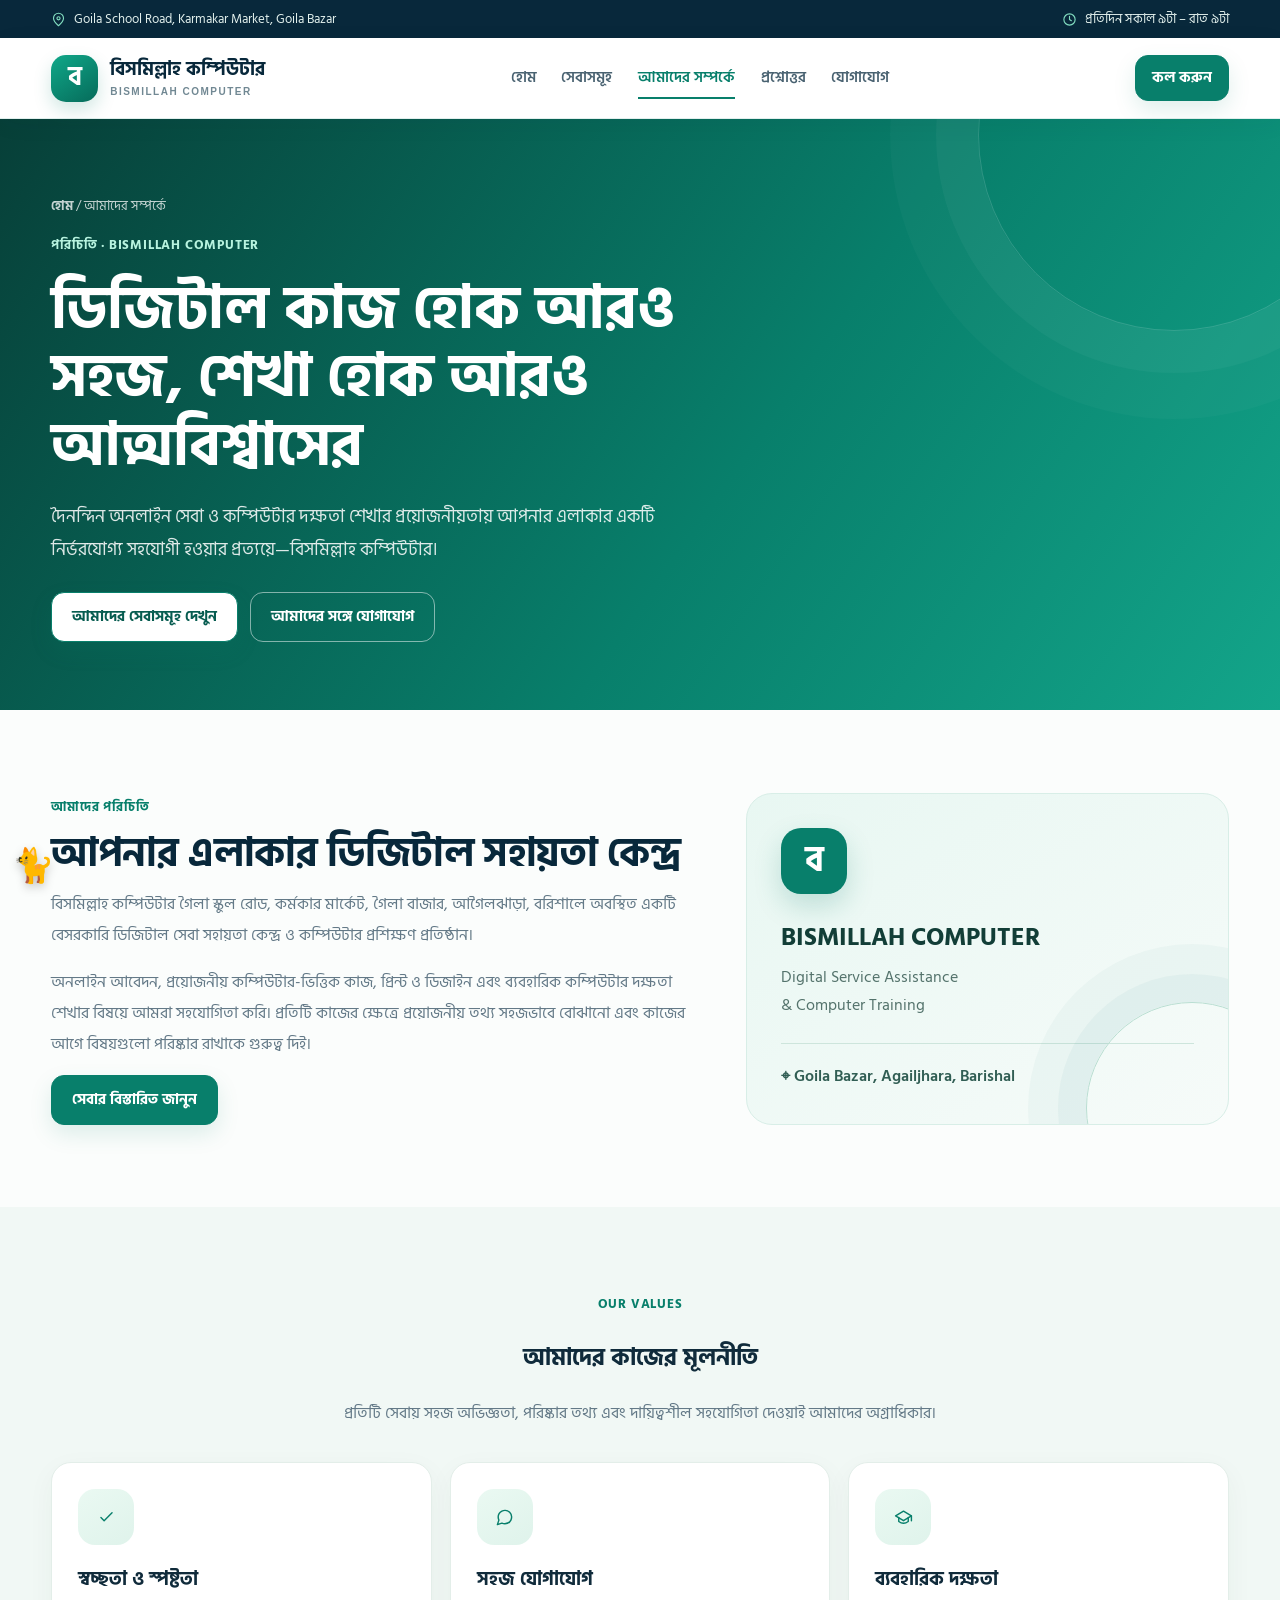
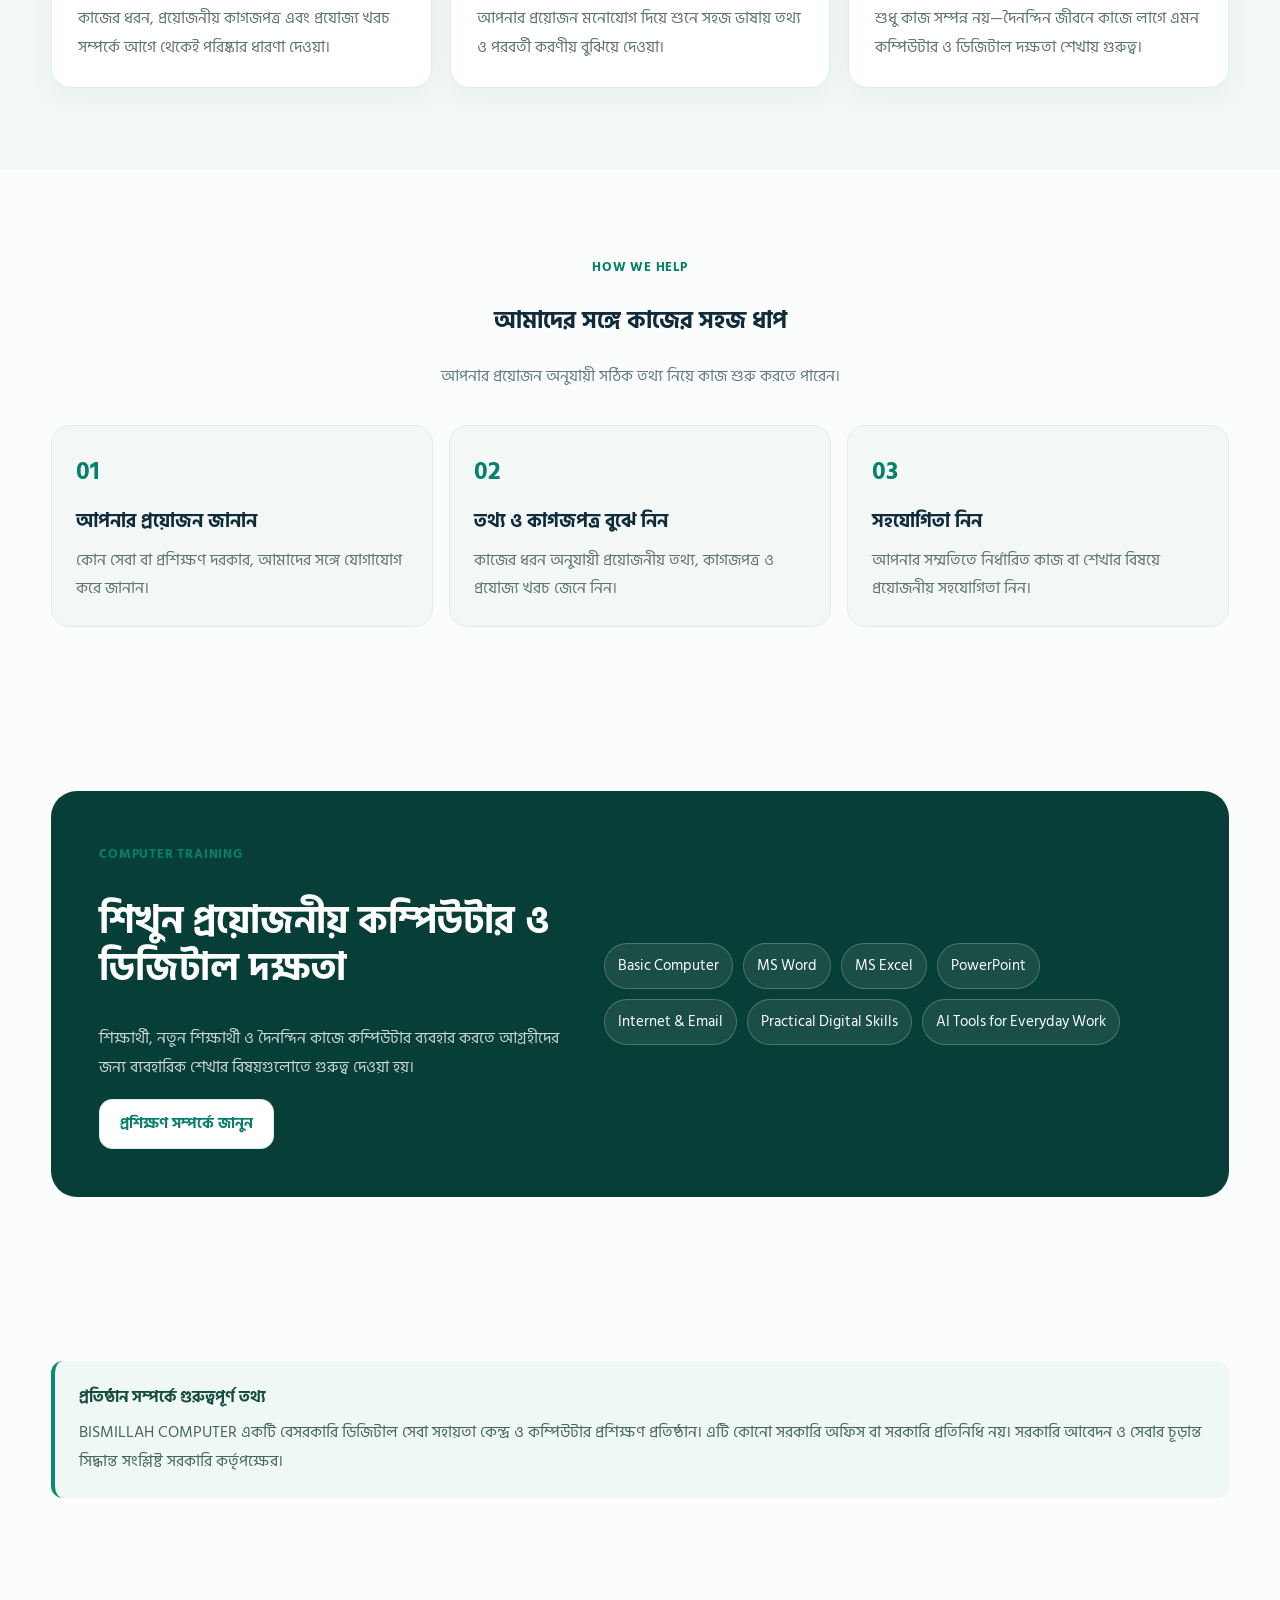
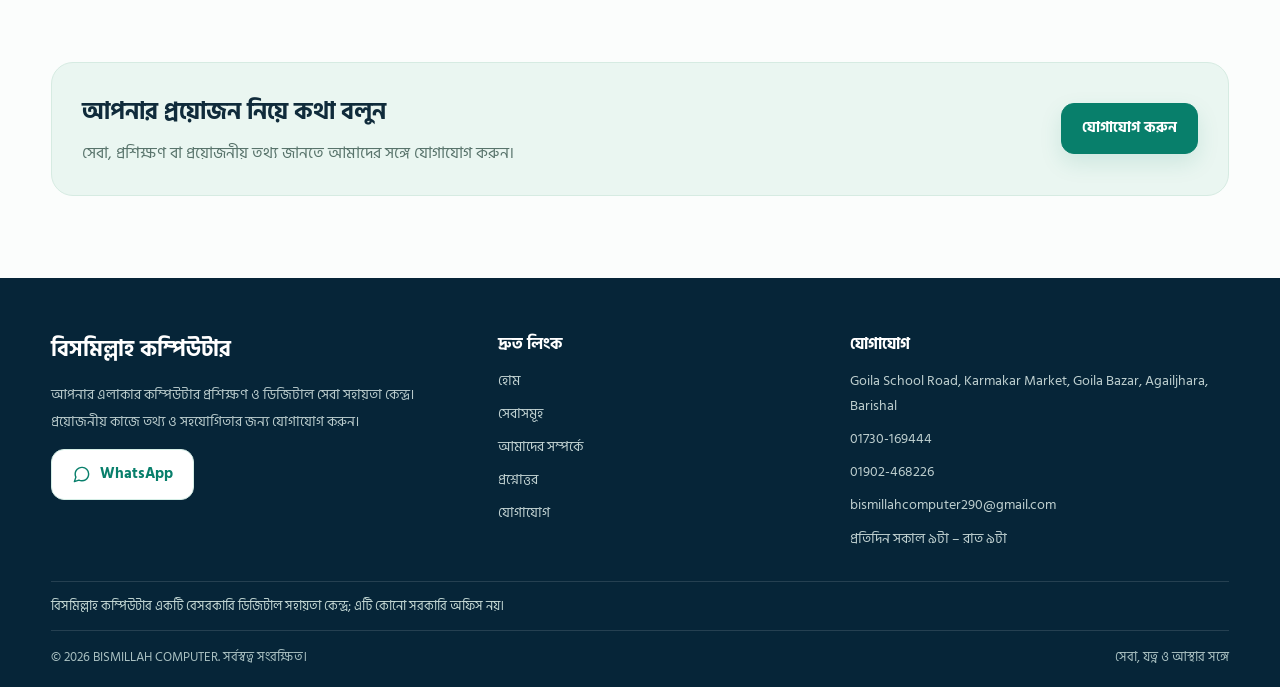
==== commit cc6308b2: "Add site icon and install metadata" ====
--- a/about.html
+++ b/about.html
@@ -1,4 +1,4 @@
-<!doctype html><html lang="bn"><head><meta charset="utf-8"><meta name="viewport" content="width=device-width,initial-scale=1"><meta name="description" content="বিসমিল্লাহ কম্পিউটার, গৈলা বাজার, আগৈলঝাড়া, বরিশাল—একটি বেসরকারি ডিজিটাল সহায়তা কেন্দ্র ও কম্পিউটার প্রশিক্ষণ প্রতিষ্ঠান।"><meta name="theme-color" content="#087f6b"><meta property="og:type" content="website"><meta property="og:site_name" content="BISMILLAH COMPUTER"><meta property="og:title" content="আমাদের সম্পর্কে | বিসমিল্লাহ কম্পিউটার"><meta property="og:description" content="বিসমিল্লাহ কম্পিউটার, গৈলা বাজার, আগৈলঝাড়া, বরিশাল—একটি বেসরকারি ডিজিটাল সহায়তা কেন্দ্র ও কম্পিউটার প্রশিক্ষণ প্রতিষ্ঠান।"><meta property="og:url" content="https://bismillahcomputer.netlify.app/about"><link rel="canonical" href="https://bismillahcomputer.netlify.app/about"><link rel="preconnect" href="https://fonts.googleapis.com"><link rel="preconnect" href="https://fonts.gstatic.com" crossorigin><link href="https://fonts.googleapis.com/css2?family=Hind+Siliguri:wght@400;500;600;700;800&display=swap" rel="stylesheet"><link rel="stylesheet" href="/styles.css"><title>আমাদের সম্পর্কে | বিসমিল্লাহ কম্পিউটার</title></head><body><svg xmlns="http://www.w3.org/2000/svg" class="svg-sprite" aria-hidden="true"><symbol id="i-pin" viewBox="0 0 24 24"><path d="M20 10c0 5-8 12-8 12S4 15 4 10a8 8 0 1 1 16 0Z"/><circle cx="12" cy="10" r="2.5"/></symbol><symbol id="i-clock" viewBox="0 0 24 24"><circle cx="12" cy="12" r="9"/><path d="M12 7v5l3 2"/></symbol><symbol id="i-menu" viewBox="0 0 24 24"><path d="M4 7h16M4 12h16M4 17h16"/></symbol><symbol id="i-check" viewBox="0 0 24 24"><path d="m5 12 4 4L19 6"/></symbol><symbol id="i-file" viewBox="0 0 24 24"><path d="M14 2H6a2 2 0 0 0-2 2v16a2 2 0 0 0 2 2h12a2 2 0 0 0 2-2V8Z"/><path d="M14 2v6h6M8 13h8M8 17h8"/></symbol><symbol id="i-land" viewBox="0 0 24 24"><path d="m3 10 9-7 9 7M5 9v11h14V9M9 20v-7h6v7"/></symbol><symbol id="i-id" viewBox="0 0 24 24"><rect x="3" y="5" width="18" height="14" rx="2"/><circle cx="9" cy="11" r="2"/><path d="M6 16c1-2 5-2 6 0M14 10h4M14 14h4"/></symbol><symbol id="i-print" viewBox="0 0 24 24"><path d="M6 9V3h12v6M6 18H4a2 2 0 0 1-2-2v-5a2 2 0 0 1 2-2h16a2 2 0 0 1 2 2v5a2 2 0 0 1-2 2h-2"/><path d="M6 14h12v7H6z"/></symbol><symbol id="i-graduation" viewBox="0 0 24 24"><path d="m2 10 10-6 10 6-10 6-10-6Z"/><path d="M6 12v5c4 3 8 3 12 0v-5M22 10v6"/></symbol><symbol id="i-wallet" viewBox="0 0 24 24"><rect x="3" y="5" width="18" height="15" rx="2"/><path d="M3 9h18M16 15h2"/></symbol><symbol id="i-palette" viewBox="0 0 24 24"><path d="M12 3a9 9 0 1 0 0 18h1a2 2 0 0 0 1-3.7 1.8 1.8 0 0 1 1-3.3h2A4 4 0 0 0 21 10c0-4-4-7-9-7Z"/><path d="M7.5 10h.01M10 7h.01M15 7h.01"/></symbol><symbol id="i-mail" viewBox="0 0 24 24"><rect x="3" y="5" width="18" height="14" rx="2"/><path d="m3 7 9 6 9-6"/></symbol><symbol id="i-phone" viewBox="0 0 24 24"><path d="M22 16.9v3a2 2 0 0 1-2.2 2A19.8 19.8 0 0 1 11.2 19a19.4 19.4 0 0 1-6-6A19.8 19.8 0 0 1 2.1 4.2 2 2 0 0 1 4.1 2h3a2 2 0 0 1 2 1.7l.5 3a2 2 0 0 1-.6 1.7L7.7 9.7a16 16 0 0 0 6 6l1.3-1.3a2 2 0 0 1 1.7-.6l3 .5a2 2 0 0 1 1.7 2Z"/></symbol><symbol id="i-message" viewBox="0 0 24 24"><path d="M21 11.5a8.4 8.4 0 0 1-.9 3.8 8.5 8.5 0 0 1-7.6 4.7 8.4 8.4 0 0 1-3.8-.9L3 21l1.9-5.7a8.4 8.4 0 0 1-.9-3.8 8.5 8.5 0 0 1 4.7-7.6 8.4 8.4 0 0 1 3.8-.9h.5a8.5 8.5 0 0 1 8 8v.5Z"/></symbol><symbol id="i-laptop" viewBox="0 0 24 24"><rect x="4" y="4" width="16" height="12" rx="2"/><path d="M2 20h20l-2-4H4l-2 4Z"/></symbol><symbol id="i-arrow" viewBox="0 0 24 24"><path d="M5 12h14M13 6l6 6-6 6"/></symbol></svg><a class="skip-link" href="#main-content">মূল কনটেন্টে যান</a>
+<!doctype html><html lang="bn"><head><meta charset="utf-8"><meta name="viewport" content="width=device-width,initial-scale=1"><meta name="description" content="বিসমিল্লাহ কম্পিউটার, গৈলা বাজার, আগৈলঝাড়া, বরিশাল—একটি বেসরকারি ডিজিটাল সহায়তা কেন্দ্র ও কম্পিউটার প্রশিক্ষণ প্রতিষ্ঠান।"><meta name="theme-color" content="#087f6b"><meta property="og:type" content="website"><meta property="og:site_name" content="BISMILLAH COMPUTER"><meta property="og:title" content="আমাদের সম্পর্কে | বিসমিল্লাহ কম্পিউটার"><meta property="og:description" content="বিসমিল্লাহ কম্পিউটার, গৈলা বাজার, আগৈলঝাড়া, বরিশাল—একটি বেসরকারি ডিজিটাল সহায়তা কেন্দ্র ও কম্পিউটার প্রশিক্ষণ প্রতিষ্ঠান।"><meta property="og:url" content="https://bismillahcomputer.netlify.app/about"><link rel="canonical" href="https://bismillahcomputer.netlify.app/about"><link rel="preconnect" href="https://fonts.googleapis.com"><link rel="preconnect" href="https://fonts.gstatic.com" crossorigin><link href="https://fonts.googleapis.com/css2?family=Hind+Siliguri:wght@400;500;600;700;800&display=swap" rel="stylesheet"><link rel="icon" href="/favicon.svg" type="image/svg+xml"><link rel="manifest" href="/site.webmanifest"><link rel="stylesheet" href="/styles.css"><title>আমাদের সম্পর্কে | বিসমিল্লাহ কম্পিউটার</title></head><body><svg xmlns="http://www.w3.org/2000/svg" class="svg-sprite" aria-hidden="true"><symbol id="i-pin" viewBox="0 0 24 24"><path d="M20 10c0 5-8 12-8 12S4 15 4 10a8 8 0 1 1 16 0Z"/><circle cx="12" cy="10" r="2.5"/></symbol><symbol id="i-clock" viewBox="0 0 24 24"><circle cx="12" cy="12" r="9"/><path d="M12 7v5l3 2"/></symbol><symbol id="i-menu" viewBox="0 0 24 24"><path d="M4 7h16M4 12h16M4 17h16"/></symbol><symbol id="i-check" viewBox="0 0 24 24"><path d="m5 12 4 4L19 6"/></symbol><symbol id="i-file" viewBox="0 0 24 24"><path d="M14 2H6a2 2 0 0 0-2 2v16a2 2 0 0 0 2 2h12a2 2 0 0 0 2-2V8Z"/><path d="M14 2v6h6M8 13h8M8 17h8"/></symbol><symbol id="i-land" viewBox="0 0 24 24"><path d="m3 10 9-7 9 7M5 9v11h14V9M9 20v-7h6v7"/></symbol><symbol id="i-id" viewBox="0 0 24 24"><rect x="3" y="5" width="18" height="14" rx="2"/><circle cx="9" cy="11" r="2"/><path d="M6 16c1-2 5-2 6 0M14 10h4M14 14h4"/></symbol><symbol id="i-print" viewBox="0 0 24 24"><path d="M6 9V3h12v6M6 18H4a2 2 0 0 1-2-2v-5a2 2 0 0 1 2-2h16a2 2 0 0 1 2 2v5a2 2 0 0 1-2 2h-2"/><path d="M6 14h12v7H6z"/></symbol><symbol id="i-graduation" viewBox="0 0 24 24"><path d="m2 10 10-6 10 6-10 6-10-6Z"/><path d="M6 12v5c4 3 8 3 12 0v-5M22 10v6"/></symbol><symbol id="i-wallet" viewBox="0 0 24 24"><rect x="3" y="5" width="18" height="15" rx="2"/><path d="M3 9h18M16 15h2"/></symbol><symbol id="i-palette" viewBox="0 0 24 24"><path d="M12 3a9 9 0 1 0 0 18h1a2 2 0 0 0 1-3.7 1.8 1.8 0 0 1 1-3.3h2A4 4 0 0 0 21 10c0-4-4-7-9-7Z"/><path d="M7.5 10h.01M10 7h.01M15 7h.01"/></symbol><symbol id="i-mail" viewBox="0 0 24 24"><rect x="3" y="5" width="18" height="14" rx="2"/><path d="m3 7 9 6 9-6"/></symbol><symbol id="i-phone" viewBox="0 0 24 24"><path d="M22 16.9v3a2 2 0 0 1-2.2 2A19.8 19.8 0 0 1 11.2 19a19.4 19.4 0 0 1-6-6A19.8 19.8 0 0 1 2.1 4.2 2 2 0 0 1 4.1 2h3a2 2 0 0 1 2 1.7l.5 3a2 2 0 0 1-.6 1.7L7.7 9.7a16 16 0 0 0 6 6l1.3-1.3a2 2 0 0 1 1.7-.6l3 .5a2 2 0 0 1 1.7 2Z"/></symbol><symbol id="i-message" viewBox="0 0 24 24"><path d="M21 11.5a8.4 8.4 0 0 1-.9 3.8 8.5 8.5 0 0 1-7.6 4.7 8.4 8.4 0 0 1-3.8-.9L3 21l1.9-5.7a8.4 8.4 0 0 1-.9-3.8 8.5 8.5 0 0 1 4.7-7.6 8.4 8.4 0 0 1 3.8-.9h.5a8.5 8.5 0 0 1 8 8v.5Z"/></symbol><symbol id="i-laptop" viewBox="0 0 24 24"><rect x="4" y="4" width="16" height="12" rx="2"/><path d="M2 20h20l-2-4H4l-2 4Z"/></symbol><symbol id="i-arrow" viewBox="0 0 24 24"><path d="M5 12h14M13 6l6 6-6 6"/></symbol></svg><a class="skip-link" href="#main-content">মূল কনটেন্টে যান</a>
 <div class="topbar"><div class="container topbar-inner"><span><svg class="icon" aria-hidden="true"><use href="#i-pin"/></svg> Goila School Road, Karmakar Market, Goila Bazar</span><span><svg class="icon" aria-hidden="true"><use href="#i-clock"/></svg> প্রতিদিন সকাল ৯টা – রাত ৯টা</span></div></div>
 <header class="site-header"><nav class="container nav" aria-label="প্রধান নেভিগেশন">
 <a class="brand" href="/"><span class="brand-mark" aria-hidden="true">ব</span><span class="brand-name">বিসমিল্লাহ কম্পিউটার<small>BISMILLAH COMPUTER</small></span></a>
--- a/styles.css
+++ b/styles.css
@@ -20,3 +20,119 @@
 @media(max-width:760px){html{scroll-padding-top:78px}.nav{min-height:72px}.brand-mark{width:43px;height:43px}.menu-toggle{display:grid;place-items:center}.nav-actions{display:none}.nav-links{display:none;position:absolute;top:72px;left:4%;right:4%;padding:12px;background:#fff;border:1px solid var(--line);border-radius:16px;box-shadow:var(--shadow);flex-direction:column;align-items:stretch;gap:0}.nav-links.open{display:flex}.nav-links a{padding:12px 10px;border-bottom:1px solid #edf2ef}.nav-links a:last-child{border:0}.nav-links a:after{display:none}.hero{padding:54px 0 46px}.hero-grid{grid-template-columns:1fr;gap:8px}.hero-art{min-height:260px}.hero-art-ring{width:250px}.hero-art-core{width:145px;height:120px}.hero-art-core .icon{width:65px;height:65px}.trust-grid{grid-template-columns:1fr;gap:10px;padding:16px 0}.trust-grid>div{justify-content:flex-start}.section{padding:54px 0}.split,.contact-layout{grid-template-columns:1fr}.training-grid{grid-template-columns:1fr}.cta-inner{align-items:flex-start;flex-direction:column}.cta-inner .btn{width:100%}.footer-grid{grid-template-columns:1fr 1fr;gap:25px}.footer-grid>div:first-child{grid-column:1/-1}}
 @media(max-width:520px){.topbar-inner{padding:7px 0;gap:3px}.topbar-inner span{width:100%}.brand-name{font-size:16px}.brand-name small{font-size:9px}.hero h1{font-size:clamp(36px,10vw,43px)}.hero-copy{font-size:16px}.hero-actions{gap:9px}.hero-actions .btn{width:100%}.art-chip{font-size:11px;padding:8px 10px}.chip-a{left:-3px}.chip-b{right:-5px}.cards,.value-grid{grid-template-columns:1fr}.service-card,.value-card{padding:22px}.page-hero h1{font-size:34px}.contact-card{padding:22px}.contact-actions .btn{width:100%}.footer-grid{grid-template-columns:1fr}.footer-grid>div:first-child{grid-column:auto}.footer-bottom{flex-direction:column}}
 @media(prefers-reduced-motion:reduce){*,*::before,*::after{scroll-behavior:auto!important;animation-duration:.01ms!important;animation-iteration-count:1!important;transition-duration:.01ms!important}}
+
+
+/* Visible cursor highlight + playful kitten companion (desktop mouse only) */
+@media (hover:hover) and (pointer:fine) and (prefers-reduced-motion:no-preference){
+  .custom-cursor-dot,.custom-cursor-ring,.custom-cursor-kitten{
+    position:fixed;left:0;top:0;pointer-events:none;opacity:0;
+    transform:translate3d(-120px,-120px,0);will-change:transform,opacity;
+  }
+  .custom-cursor-dot{
+    z-index:10002;width:11px;height:11px;border-radius:50%;
+    background:#ffbd45;border:2px solid #fff;box-shadow:0 0 0 4px rgba(255,189,69,.3),0 0 18px 7px rgba(255,189,69,.75);
+  }
+  .custom-cursor-ring{
+    z-index:10000;width:42px;height:42px;border-radius:50%;
+    border:2px solid #10a889;background:rgba(16,168,137,.16);
+    box-shadow:0 0 0 5px rgba(16,168,137,.12),0 0 24px rgba(16,168,137,.55);
+    transition:width .18s ease,height .18s ease,border-color .18s ease,background .18s ease,opacity .18s ease;
+  }
+  .custom-cursor-kitten{
+    z-index:10001;font-size:31px;line-height:1;filter:drop-shadow(0 4px 5px rgba(0,0,0,.3));
+    transform-origin:50% 85%;animation:kitten-leap .48s cubic-bezier(.35,.05,.55,.95) infinite;
+  }
+  body.custom-cursor-visible .custom-cursor-dot,
+  body.custom-cursor-visible .custom-cursor-ring,
+  body.custom-cursor-visible .custom-cursor-kitten{opacity:1}
+  body.custom-cursor-hover .custom-cursor-ring{width:56px;height:56px;border-color:#ffad32;background:rgba(255,189,69,.2);box-shadow:0 0 0 7px rgba(255,189,69,.15),0 0 30px rgba(255,173,50,.7)}
+  body.custom-cursor-press .custom-cursor-ring{width:30px;height:30px;background:rgba(16,168,137,.3)}
+  @keyframes kitten-leap{
+    0%,100%{margin-top:5px;rotate:-13deg;scale:.96 1.04}
+    42%{margin-top:-22px;rotate:12deg;scale:1.04 .96}
+    68%{margin-top:-13px;rotate:4deg;scale:1.02 .98}
+  }
+}
+@media (hover:none),(pointer:coarse),(prefers-reduced-motion:reduce){
+  .custom-cursor-dot,.custom-cursor-ring,.custom-cursor-kitten{display:none!important}
+}
+
+
+/* Subtle premium motion system */
+@media (prefers-reduced-motion:no-preference){
+  html{scroll-behavior:smooth;view-transition-name:site-root}
+  @view-transition{navigation:auto}
+  ::view-transition-old(site-root){animation:site-fade-out .18s ease both}
+  ::view-transition-new(site-root){animation:site-fade-in .32s ease both}
+  @keyframes site-fade-out{to{opacity:0;filter:blur(2px)}}
+  @keyframes site-fade-in{from{opacity:0;filter:blur(2px)}to{opacity:1;filter:blur(0)}}
+  .hero-art-ring{animation:art-drift 8s ease-in-out infinite}
+  .hero-art-core{animation:core-float 5.5s ease-in-out infinite}
+  .art-chip{animation:chip-float 6s ease-in-out infinite}
+  .chip-b{animation-delay:-2s}.chip-c{animation-delay:-4s}
+  .hero:before{animation:halo-drift 18s ease-in-out infinite alternate}
+  .hero:after{animation:halo-drift 22s ease-in-out infinite alternate-reverse}
+  .btn,.service-card,.info-card,.value-card,.training-card,.faq-item,.contact-card{transition:transform .35s cubic-bezier(.2,.75,.25,1),box-shadow .35s ease,border-color .35s ease,background-color .35s ease}
+  .service-card:hover,.info-card:hover,.value-card:hover{transform:translateY(-7px)}
+  .training-card:hover{transform:translateY(-4px);box-shadow:0 14px 32px rgba(8,40,59,.09);border-color:#b8dfd1}
+  .card-icon{transition:transform .4s cubic-bezier(.2,.75,.25,1),background .3s ease}
+  .service-card:hover .card-icon,.value-card:hover .card-icon{transform:translateY(-3px) rotate(-5deg) scale(1.06)}
+  .btn:hover{transform:translateY(-3px) scale(1.015)}
+  .nav-links a:after{transition:right .3s ease}
+  .js-motion-ready .motion-reveal{opacity:0;transform:translate3d(0,22px,0);transition:opacity .7s ease,transform .7s cubic-bezier(.2,.7,.2,1)}
+  .js-motion-ready .motion-reveal.is-visible{opacity:1;transform:translate3d(0,0,0)}
+  .motion-reveal.motion-delay-1{transition-delay:.08s}
+  .motion-reveal.motion-delay-2{transition-delay:.16s}
+  .motion-reveal.motion-delay-3{transition-delay:.24s}
+  @keyframes art-drift{0%,100%{transform:translateY(0) rotate(-1deg)}50%{transform:translateY(-9px) rotate(1deg)}}
+  @keyframes core-float{0%,100%{transform:translateY(0)}50%{transform:translateY(-8px)}}
+  @keyframes chip-float{0%,100%{transform:translateY(0)}50%{transform:translateY(-6px)}}
+  @keyframes halo-drift{from{transform:translate3d(0,0,0) scale(1)}to{transform:translate3d(-18px,14px,0) scale(1.06)}}
+}
+@media (prefers-reduced-motion:reduce){
+  html{scroll-behavior:auto}
+  .motion-reveal{opacity:1!important;transform:none!important}
+}
+
+
+/* Independent wandering cat: intentionally separate from the mouse cursor */
+@media (prefers-reduced-motion:no-preference){
+  .custom-cursor-kitten{display:none!important}
+  .roaming-cat{
+    position:fixed;z-index:9998;left:12px;bottom:16px;
+    display:block;pointer-events:none;user-select:none;
+    font-size:34px;line-height:1;
+    filter:drop-shadow(0 4px 5px rgba(0,0,0,.22));
+    animation:cat-walk-across 34s linear infinite alternate,cat-step .55s ease-in-out infinite;
+  }
+  @keyframes cat-walk-across{
+    0%{left:12px;transform:scaleX(1)}
+    49.5%{left:calc(100% - 54px);transform:scaleX(1)}
+    50.5%{left:calc(100% - 54px);transform:scaleX(-1)}
+    100%{left:12px;transform:scaleX(-1)}
+  }
+  @keyframes cat-step{
+    0%,100%{translate:0 0}
+    50%{translate:0 -3px}
+  }
+}
+@media (prefers-reduced-motion:reduce){.roaming-cat{display:none!important}}
+
+
+/* Site-wide usability polish: reading progress, clear focus and back-to-top */
+:focus-visible{outline:3px solid var(--focus);outline-offset:4px;border-radius:5px}
+.scroll-progress{position:fixed;inset:0 auto auto 0;width:100%;height:3px;z-index:10010;pointer-events:none;background:transparent}
+.scroll-progress>span{display:block;width:100%;height:100%;background:linear-gradient(90deg,#10a889,#70e6c3);transform:scaleX(0);transform-origin:left center;will-change:transform}
+.back-to-top{position:fixed;right:22px;bottom:22px;z-index:80;width:46px;height:46px;border:1px solid #d3e9e1;border-radius:15px;background:rgba(255,255,255,.96);color:var(--brand-strong);box-shadow:0 10px 28px rgba(8,40,59,.15);display:grid;place-items:center;font:700 22px/1 Arial,sans-serif;opacity:0;visibility:hidden;transform:translateY(10px);transition:opacity .22s ease,visibility .22s ease,transform .22s ease,background .22s ease}
+.back-to-top.is-visible{opacity:1;visibility:visible;transform:translateY(0)}
+.back-to-top:hover{background:var(--pale);transform:translateY(-3px)}
+@media(max-width:520px){.back-to-top{right:14px;bottom:14px;width:42px;height:42px;border-radius:13px}}
+@media(prefers-reduced-motion:reduce){.back-to-top{transition:none}}
+
+.service-search{max-width:560px;margin:0 auto 28px;padding:16px 18px;border:1px solid var(--line);border-radius:18px;background:#fff;box-shadow:0 10px 28px rgba(8,40,59,.055);display:grid;gap:5px}
+.service-search label{font-weight:700;color:var(--deep)}
+.service-search input{width:100%;min-height:48px;padding:11px 14px;border:1px solid #cbded8;border-radius:11px;background:#fbfdfc;color:var(--ink);font:inherit}
+.service-search input:focus{outline:3px solid rgba(16,168,137,.2);border-color:var(--brand)}
+.service-search span{font-size:13px;color:var(--muted)}
+.service-card[hidden]{display:none!important}
+.service-search-empty{grid-column:1/-1;padding:24px;text-align:center;color:var(--muted);border:1px dashed var(--line);border-radius:16px;background:#fff}
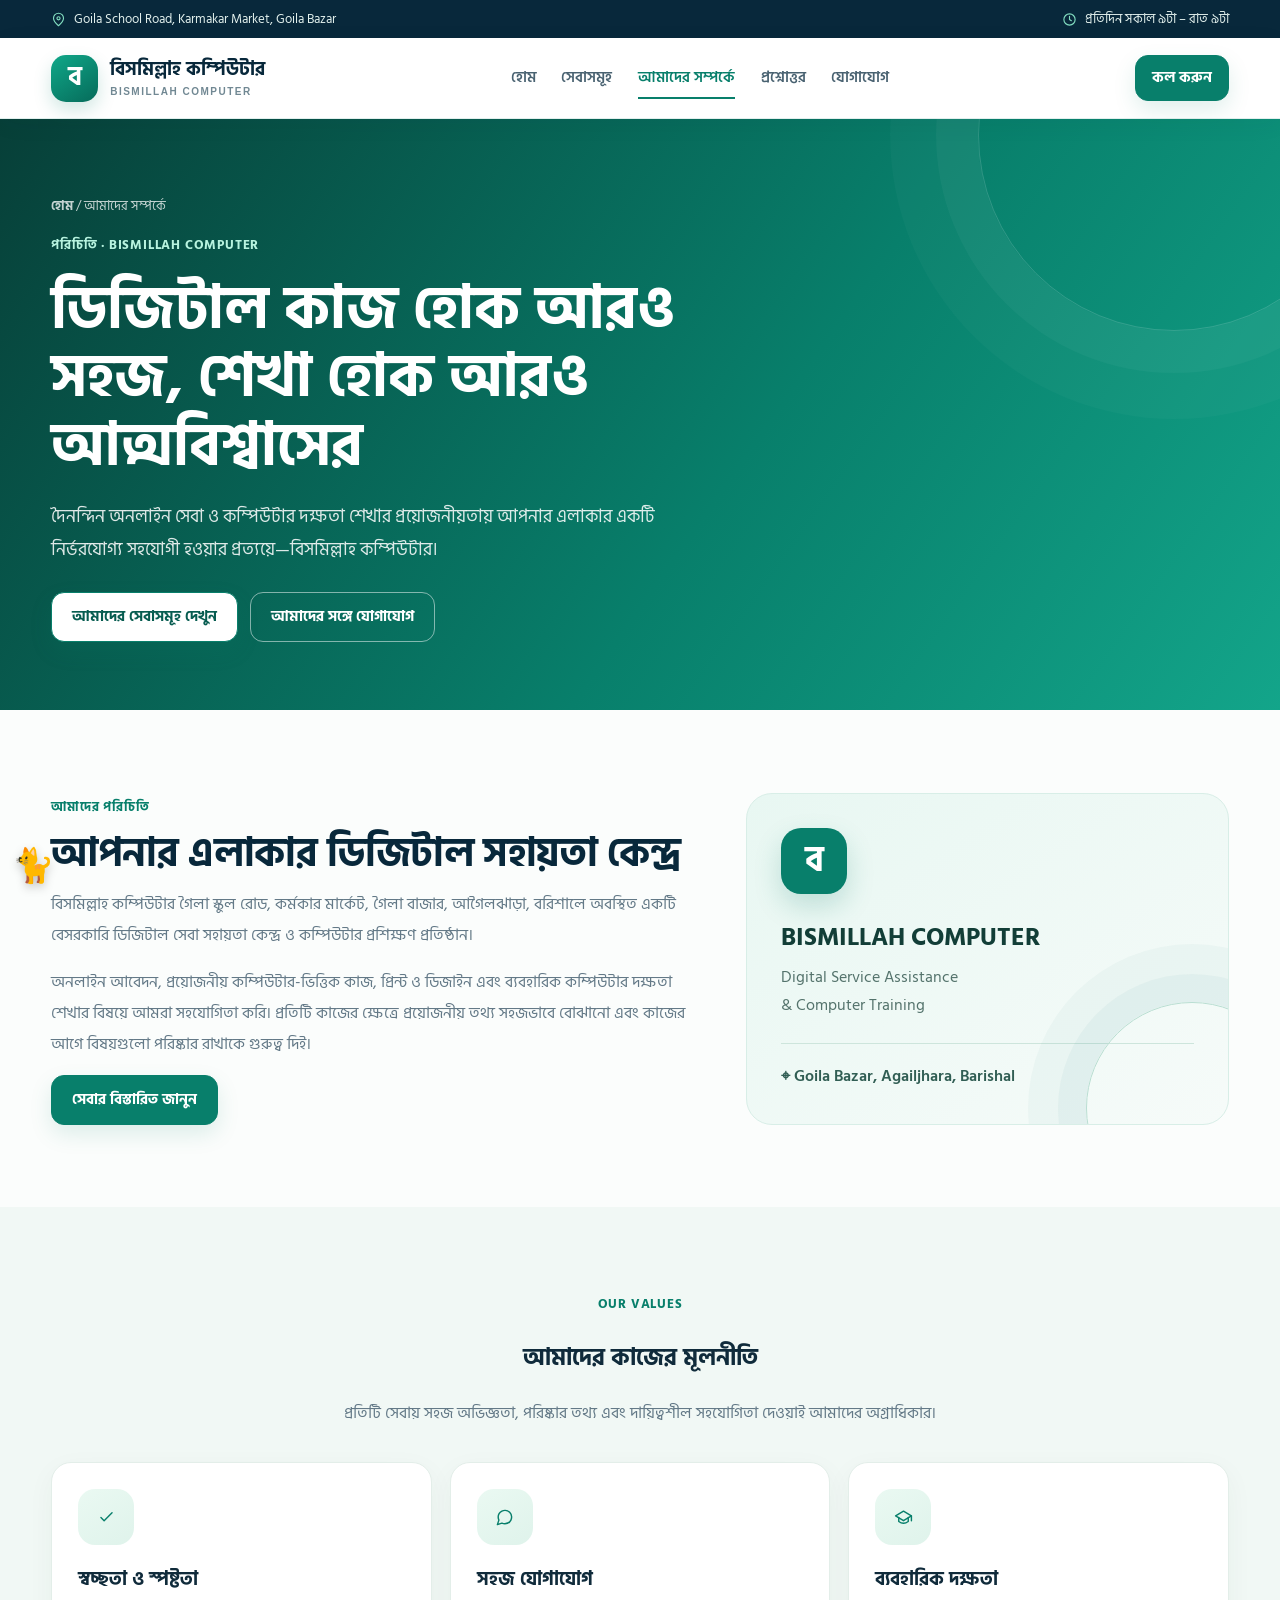
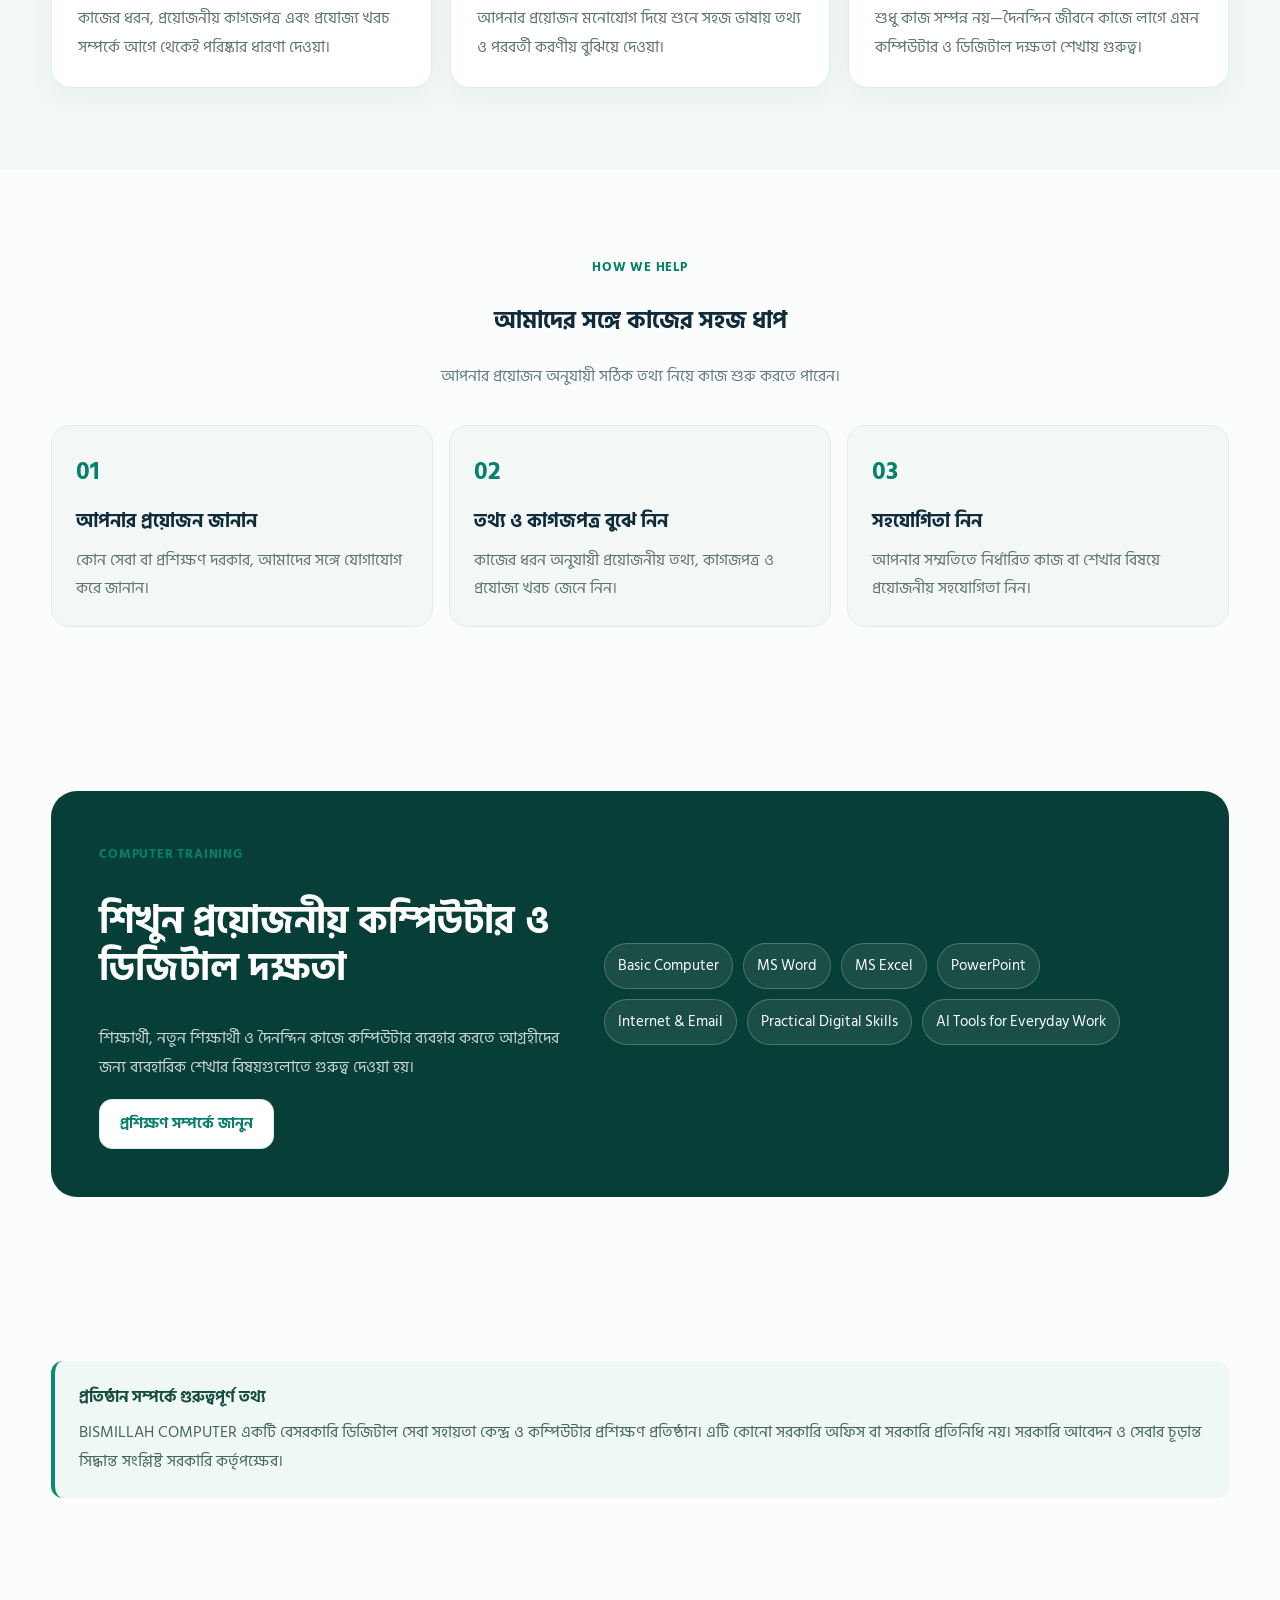
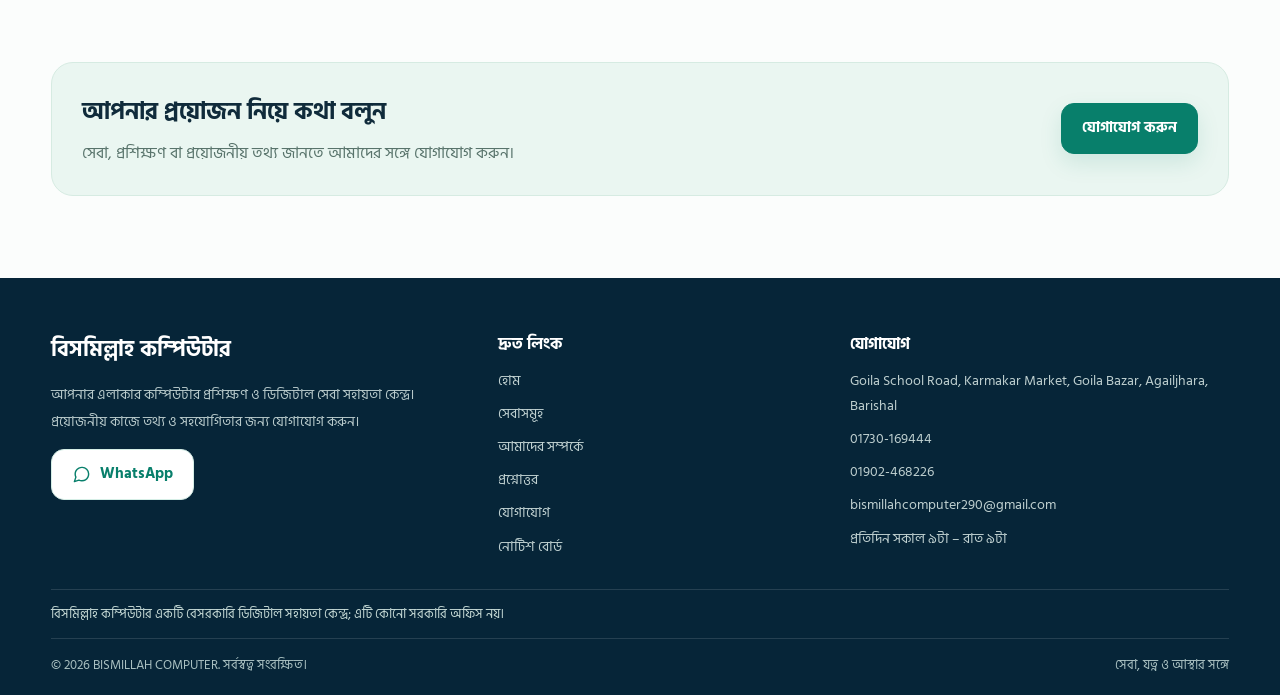
==== commit 09f63702: "Add notice board navigation and styles (about.html)" ====
--- a/about.html
+++ b/about.html
@@ -1,4 +1,4 @@
-<!doctype html><html lang="bn"><head><meta charset="utf-8"><meta name="viewport" content="width=device-width,initial-scale=1"><meta name="description" content="বিসমিল্লাহ কম্পিউটার, গৈলা বাজার, আগৈলঝাড়া, বরিশাল—একটি বেসরকারি ডিজিটাল সহায়তা কেন্দ্র ও কম্পিউটার প্রশিক্ষণ প্রতিষ্ঠান।"><meta name="theme-color" content="#087f6b"><meta property="og:type" content="website"><meta property="og:site_name" content="BISMILLAH COMPUTER"><meta property="og:title" content="আমাদের সম্পর্কে | বিসমিল্লাহ কম্পিউটার"><meta property="og:description" content="বিসমিল্লাহ কম্পিউটার, গৈলা বাজার, আগৈলঝাড়া, বরিশাল—একটি বেসরকারি ডিজিটাল সহায়তা কেন্দ্র ও কম্পিউটার প্রশিক্ষণ প্রতিষ্ঠান।"><meta property="og:url" content="https://bismillahcomputer.netlify.app/about"><link rel="canonical" href="https://bismillahcomputer.netlify.app/about"><link rel="preconnect" href="https://fonts.googleapis.com"><link rel="preconnect" href="https://fonts.gstatic.com" crossorigin><link href="https://fonts.googleapis.com/css2?family=Hind+Siliguri:wght@400;500;600;700;800&display=swap" rel="stylesheet"><link rel="icon" href="/favicon.svg" type="image/svg+xml"><link rel="manifest" href="/site.webmanifest"><link rel="stylesheet" href="/styles.css"><title>আমাদের সম্পর্কে | বিসমিল্লাহ কম্পিউটার</title></head><body><svg xmlns="http://www.w3.org/2000/svg" class="svg-sprite" aria-hidden="true"><symbol id="i-pin" viewBox="0 0 24 24"><path d="M20 10c0 5-8 12-8 12S4 15 4 10a8 8 0 1 1 16 0Z"/><circle cx="12" cy="10" r="2.5"/></symbol><symbol id="i-clock" viewBox="0 0 24 24"><circle cx="12" cy="12" r="9"/><path d="M12 7v5l3 2"/></symbol><symbol id="i-menu" viewBox="0 0 24 24"><path d="M4 7h16M4 12h16M4 17h16"/></symbol><symbol id="i-check" viewBox="0 0 24 24"><path d="m5 12 4 4L19 6"/></symbol><symbol id="i-file" viewBox="0 0 24 24"><path d="M14 2H6a2 2 0 0 0-2 2v16a2 2 0 0 0 2 2h12a2 2 0 0 0 2-2V8Z"/><path d="M14 2v6h6M8 13h8M8 17h8"/></symbol><symbol id="i-land" viewBox="0 0 24 24"><path d="m3 10 9-7 9 7M5 9v11h14V9M9 20v-7h6v7"/></symbol><symbol id="i-id" viewBox="0 0 24 24"><rect x="3" y="5" width="18" height="14" rx="2"/><circle cx="9" cy="11" r="2"/><path d="M6 16c1-2 5-2 6 0M14 10h4M14 14h4"/></symbol><symbol id="i-print" viewBox="0 0 24 24"><path d="M6 9V3h12v6M6 18H4a2 2 0 0 1-2-2v-5a2 2 0 0 1 2-2h16a2 2 0 0 1 2 2v5a2 2 0 0 1-2 2h-2"/><path d="M6 14h12v7H6z"/></symbol><symbol id="i-graduation" viewBox="0 0 24 24"><path d="m2 10 10-6 10 6-10 6-10-6Z"/><path d="M6 12v5c4 3 8 3 12 0v-5M22 10v6"/></symbol><symbol id="i-wallet" viewBox="0 0 24 24"><rect x="3" y="5" width="18" height="15" rx="2"/><path d="M3 9h18M16 15h2"/></symbol><symbol id="i-palette" viewBox="0 0 24 24"><path d="M12 3a9 9 0 1 0 0 18h1a2 2 0 0 0 1-3.7 1.8 1.8 0 0 1 1-3.3h2A4 4 0 0 0 21 10c0-4-4-7-9-7Z"/><path d="M7.5 10h.01M10 7h.01M15 7h.01"/></symbol><symbol id="i-mail" viewBox="0 0 24 24"><rect x="3" y="5" width="18" height="14" rx="2"/><path d="m3 7 9 6 9-6"/></symbol><symbol id="i-phone" viewBox="0 0 24 24"><path d="M22 16.9v3a2 2 0 0 1-2.2 2A19.8 19.8 0 0 1 11.2 19a19.4 19.4 0 0 1-6-6A19.8 19.8 0 0 1 2.1 4.2 2 2 0 0 1 4.1 2h3a2 2 0 0 1 2 1.7l.5 3a2 2 0 0 1-.6 1.7L7.7 9.7a16 16 0 0 0 6 6l1.3-1.3a2 2 0 0 1 1.7-.6l3 .5a2 2 0 0 1 1.7 2Z"/></symbol><symbol id="i-message" viewBox="0 0 24 24"><path d="M21 11.5a8.4 8.4 0 0 1-.9 3.8 8.5 8.5 0 0 1-7.6 4.7 8.4 8.4 0 0 1-3.8-.9L3 21l1.9-5.7a8.4 8.4 0 0 1-.9-3.8 8.5 8.5 0 0 1 4.7-7.6 8.4 8.4 0 0 1 3.8-.9h.5a8.5 8.5 0 0 1 8 8v.5Z"/></symbol><symbol id="i-laptop" viewBox="0 0 24 24"><rect x="4" y="4" width="16" height="12" rx="2"/><path d="M2 20h20l-2-4H4l-2 4Z"/></symbol><symbol id="i-arrow" viewBox="0 0 24 24"><path d="M5 12h14M13 6l6 6-6 6"/></symbol></svg><a class="skip-link" href="#main-content">মূল কনটেন্টে যান</a>
+<!doctype html><html lang="bn"><head><meta charset="utf-8"><meta name="viewport" content="width=device-width,initial-scale=1"><meta name="description" content="বিসমিল্লাহ কম্পিউটার, গৈলা বাজার, আগৈলঝাড়া, বরিশাল—একটি বেসরকারি ডিজিটাল সহায়তা কেন্দ্র ও কম্পিউটার প্রশিক্ষণ প্রতিষ্ঠান।"><meta name="theme-color" content="#087f6b"><meta property="og:type" content="website"><meta property="og:site_name" content="BISMILLAH COMPUTER"><meta property="og:title" content="আমাদের সম্পর্কে | বিসমিল্লাহ কম্পিউটার"><meta property="og:description" content="বিসমিল্লাহ কম্পিউটার, গৈলা বাজার, আগৈলঝাড়া, বরিশাল—একটি বেসরকারি ডিজিটাল সহায়তা কেন্দ্র ও কম্পিউটার প্রশিক্ষণ প্রতিষ্ঠান।"><meta property="og:url" content="https://bismillahcomputer.netlify.app/about"><link rel="canonical" href="https://bismillahcomputer.netlify.app/about"><link rel="preconnect" href="https://fonts.googleapis.com"><link rel="preconnect" href="https://fonts.gstatic.com" crossorigin><link href="https://fonts.googleapis.com/css2?family=Hind+Siliguri:wght@400;500;600;700;800&display=swap" rel="stylesheet"><link rel="stylesheet" href="/styles.css"><title>আমাদের সম্পর্কে | বিসমিল্লাহ কম্পিউটার</title></head><body><svg xmlns="http://www.w3.org/2000/svg" class="svg-sprite" aria-hidden="true"><symbol id="i-pin" viewBox="0 0 24 24"><path d="M20 10c0 5-8 12-8 12S4 15 4 10a8 8 0 1 1 16 0Z"/><circle cx="12" cy="10" r="2.5"/></symbol><symbol id="i-clock" viewBox="0 0 24 24"><circle cx="12" cy="12" r="9"/><path d="M12 7v5l3 2"/></symbol><symbol id="i-menu" viewBox="0 0 24 24"><path d="M4 7h16M4 12h16M4 17h16"/></symbol><symbol id="i-check" viewBox="0 0 24 24"><path d="m5 12 4 4L19 6"/></symbol><symbol id="i-file" viewBox="0 0 24 24"><path d="M14 2H6a2 2 0 0 0-2 2v16a2 2 0 0 0 2 2h12a2 2 0 0 0 2-2V8Z"/><path d="M14 2v6h6M8 13h8M8 17h8"/></symbol><symbol id="i-land" viewBox="0 0 24 24"><path d="m3 10 9-7 9 7M5 9v11h14V9M9 20v-7h6v7"/></symbol><symbol id="i-id" viewBox="0 0 24 24"><rect x="3" y="5" width="18" height="14" rx="2"/><circle cx="9" cy="11" r="2"/><path d="M6 16c1-2 5-2 6 0M14 10h4M14 14h4"/></symbol><symbol id="i-print" viewBox="0 0 24 24"><path d="M6 9V3h12v6M6 18H4a2 2 0 0 1-2-2v-5a2 2 0 0 1 2-2h16a2 2 0 0 1 2 2v5a2 2 0 0 1-2 2h-2"/><path d="M6 14h12v7H6z"/></symbol><symbol id="i-graduation" viewBox="0 0 24 24"><path d="m2 10 10-6 10 6-10 6-10-6Z"/><path d="M6 12v5c4 3 8 3 12 0v-5M22 10v6"/></symbol><symbol id="i-wallet" viewBox="0 0 24 24"><rect x="3" y="5" width="18" height="15" rx="2"/><path d="M3 9h18M16 15h2"/></symbol><symbol id="i-palette" viewBox="0 0 24 24"><path d="M12 3a9 9 0 1 0 0 18h1a2 2 0 0 0 1-3.7 1.8 1.8 0 0 1 1-3.3h2A4 4 0 0 0 21 10c0-4-4-7-9-7Z"/><path d="M7.5 10h.01M10 7h.01M15 7h.01"/></symbol><symbol id="i-mail" viewBox="0 0 24 24"><rect x="3" y="5" width="18" height="14" rx="2"/><path d="m3 7 9 6 9-6"/></symbol><symbol id="i-phone" viewBox="0 0 24 24"><path d="M22 16.9v3a2 2 0 0 1-2.2 2A19.8 19.8 0 0 1 11.2 19a19.4 19.4 0 0 1-6-6A19.8 19.8 0 0 1 2.1 4.2 2 2 0 0 1 4.1 2h3a2 2 0 0 1 2 1.7l.5 3a2 2 0 0 1-.6 1.7L7.7 9.7a16 16 0 0 0 6 6l1.3-1.3a2 2 0 0 1 1.7-.6l3 .5a2 2 0 0 1 1.7 2Z"/></symbol><symbol id="i-message" viewBox="0 0 24 24"><path d="M21 11.5a8.4 8.4 0 0 1-.9 3.8 8.5 8.5 0 0 1-7.6 4.7 8.4 8.4 0 0 1-3.8-.9L3 21l1.9-5.7a8.4 8.4 0 0 1-.9-3.8 8.5 8.5 0 0 1 4.7-7.6 8.4 8.4 0 0 1 3.8-.9h.5a8.5 8.5 0 0 1 8 8v.5Z"/></symbol><symbol id="i-laptop" viewBox="0 0 24 24"><rect x="4" y="4" width="16" height="12" rx="2"/><path d="M2 20h20l-2-4H4l-2 4Z"/></symbol><symbol id="i-arrow" viewBox="0 0 24 24"><path d="M5 12h14M13 6l6 6-6 6"/></symbol></svg><a class="skip-link" href="#main-content">মূল কনটেন্টে যান</a>
 <div class="topbar"><div class="container topbar-inner"><span><svg class="icon" aria-hidden="true"><use href="#i-pin"/></svg> Goila School Road, Karmakar Market, Goila Bazar</span><span><svg class="icon" aria-hidden="true"><use href="#i-clock"/></svg> প্রতিদিন সকাল ৯টা – রাত ৯টা</span></div></div>
 <header class="site-header"><nav class="container nav" aria-label="প্রধান নেভিগেশন">
 <a class="brand" href="/"><span class="brand-mark" aria-hidden="true">ব</span><span class="brand-name">বিসমিল্লাহ কম্পিউটার<small>BISMILLAH COMPUTER</small></span></a>
@@ -30,4 +30,4 @@
 <section class="section container"><div class="about-training"><div><span class="kicker">Computer Training</span><h2>শিখুন প্রয়োজনীয় কম্পিউটার ও ডিজিটাল দক্ষতা</h2><p>শিক্ষার্থী, নতুন শিক্ষার্থী ও দৈনন্দিন কাজে কম্পিউটার ব্যবহার করতে আগ্রহীদের জন্য ব্যবহারিক শেখার বিষয়গুলোতে গুরুত্ব দেওয়া হয়।</p><a class="btn btn-light" href="/contact">প্রশিক্ষণ সম্পর্কে জানুন</a></div><div class="about-topics"><span>Basic Computer</span><span>MS Word</span><span>MS Excel</span><span>PowerPoint</span><span>Internet & Email</span><span>Practical Digital Skills</span><span>AI Tools for Everyday Work</span></div></div></section>
 <section class="section container"><div class="about-disclaimer"><strong>প্রতিষ্ঠান সম্পর্কে গুরুত্বপূর্ণ তথ্য</strong><p>BISMILLAH COMPUTER একটি বেসরকারি ডিজিটাল সেবা সহায়তা কেন্দ্র ও কম্পিউটার প্রশিক্ষণ প্রতিষ্ঠান। এটি কোনো সরকারি অফিস বা সরকারি প্রতিনিধি নয়। সরকারি আবেদন ও সেবার চূড়ান্ত সিদ্ধান্ত সংশ্লিষ্ট সরকারি কর্তৃপক্ষের।</p></div></section>
 <section class="section container"><div class="about-final"><div><h2>আপনার প্রয়োজন নিয়ে কথা বলুন</h2><p>সেবা, প্রশিক্ষণ বা প্রয়োজনীয় তথ্য জানতে আমাদের সঙ্গে যোগাযোগ করুন।</p></div><a class="btn" href="/contact">যোগাযোগ করুন</a></div></section>
-</main><footer class="site-footer"><div class="container"><div class="footer-grid"><div><a class="footer-brand" href="/">বিসমিল্লাহ কম্পিউটার</a><p class="footer-copy">আপনার এলাকার কম্পিউটার প্রশিক্ষণ ও ডিজিটাল সেবা সহায়তা কেন্দ্র। প্রয়োজনীয় কাজে তথ্য ও সহযোগিতার জন্য যোগাযোগ করুন।</p><a class="btn btn-light" href="https://wa.me/8801730169444" target="_blank" rel="noopener noreferrer"><svg class="icon"><use href="#i-message"/></svg> WhatsApp</a></div><div><h2 class="footer-title">দ্রুত লিংক</h2><div class="footer-links"><a href="/">হোম</a><a href="/services">সেবাসমূহ</a><a href="/about">আমাদের সম্পর্কে</a><a href="/faq">প্রশ্নোত্তর</a><a href="/contact">যোগাযোগ</a></div></div><div><h2 class="footer-title">যোগাযোগ</h2><div class="footer-links"><span>Goila School Road, Karmakar Market, Goila Bazar, Agailjhara, Barishal</span><a href="tel:01730169444">01730-169444</a><a href="tel:01902468226">01902-468226</a><a href="mailto:bismillahcomputer290@gmail.com">bismillahcomputer290@gmail.com</a><span>প্রতিদিন সকাল ৯টা – রাত ৯টা</span></div></div></div><div class="footer-note">বিসমিল্লাহ কম্পিউটার একটি বেসরকারি ডিজিটাল সহায়তা কেন্দ্র; এটি কোনো সরকারি অফিস নয়।</div><div class="footer-bottom"><span>© <span data-year></span> BISMILLAH COMPUTER. সর্বস্বত্ব সংরক্ষিত।</span><span>সেবা, যত্ন ও আস্থার সঙ্গে</span></div></div></footer><script src="/script.js" defer></script></body></html>+</main><footer class="site-footer"><div class="container"><div class="footer-grid"><div><a class="footer-brand" href="/">বিসমিল্লাহ কম্পিউটার</a><p class="footer-copy">আপনার এলাকার কম্পিউটার প্রশিক্ষণ ও ডিজিটাল সেবা সহায়তা কেন্দ্র। প্রয়োজনীয় কাজে তথ্য ও সহযোগিতার জন্য যোগাযোগ করুন।</p><a class="btn btn-light" href="https://wa.me/8801730169444" target="_blank" rel="noopener noreferrer"><svg class="icon"><use href="#i-message"/></svg> WhatsApp</a></div><div><h2 class="footer-title">দ্রুত লিংক</h2><div class="footer-links"><a href="/">হোম</a><a href="/services">সেবাসমূহ</a><a href="/about">আমাদের সম্পর্কে</a><a href="/faq">প্রশ্নোত্তর</a><a href="/contact">যোগাযোগ</a><a href="/notices">নোটিশ বোর্ড</a></div></div><div><h2 class="footer-title">যোগাযোগ</h2><div class="footer-links"><span>Goila School Road, Karmakar Market, Goila Bazar, Agailjhara, Barishal</span><a href="tel:01730169444">01730-169444</a><a href="tel:01902468226">01902-468226</a><a href="mailto:bismillahcomputer290@gmail.com">bismillahcomputer290@gmail.com</a><span>প্রতিদিন সকাল ৯টা – রাত ৯টা</span></div></div></div><div class="footer-note">বিসমিল্লাহ কম্পিউটার একটি বেসরকারি ডিজিটাল সহায়তা কেন্দ্র; এটি কোনো সরকারি অফিস নয়।</div><div class="footer-bottom"><span>© <span data-year></span> BISMILLAH COMPUTER. সর্বস্বত্ব সংরক্ষিত।</span><span>সেবা, যত্ন ও আস্থার সঙ্গে</span></div></div></footer><script src="/script.js" defer></script></body></html>
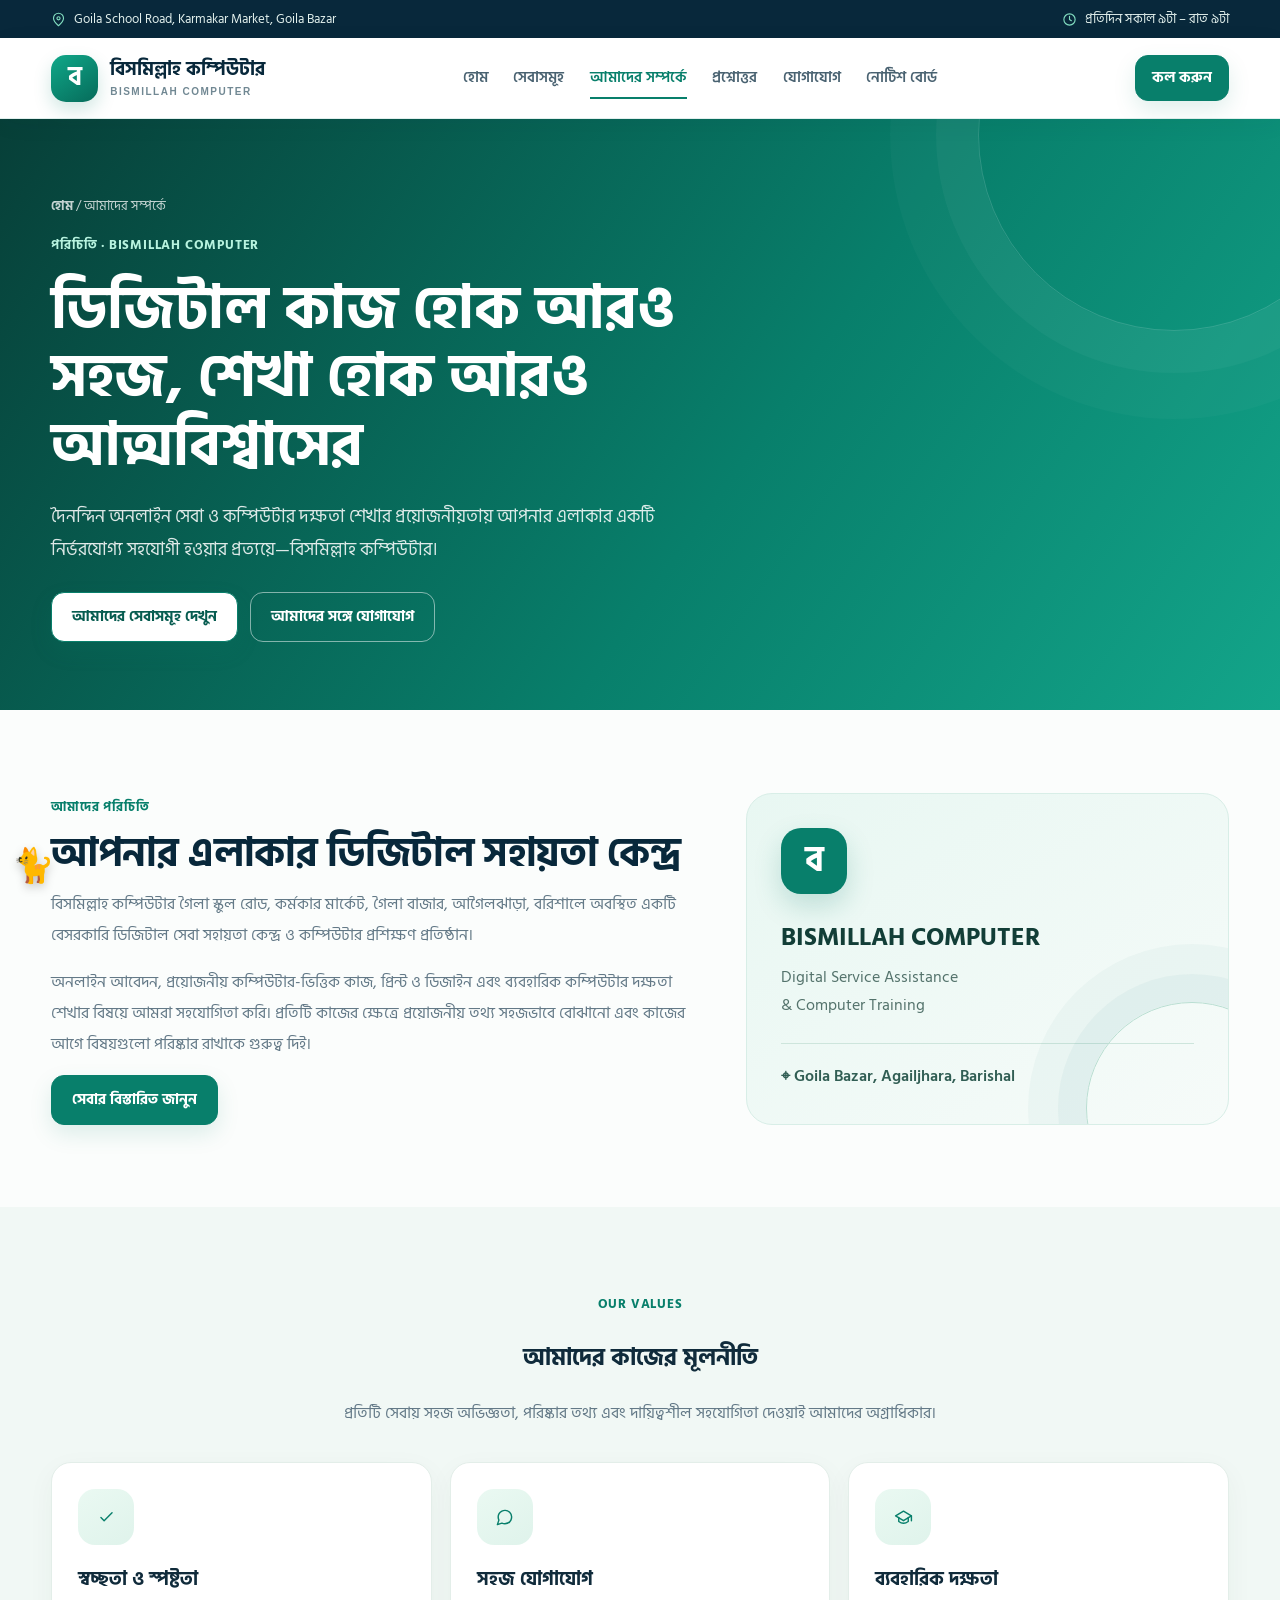
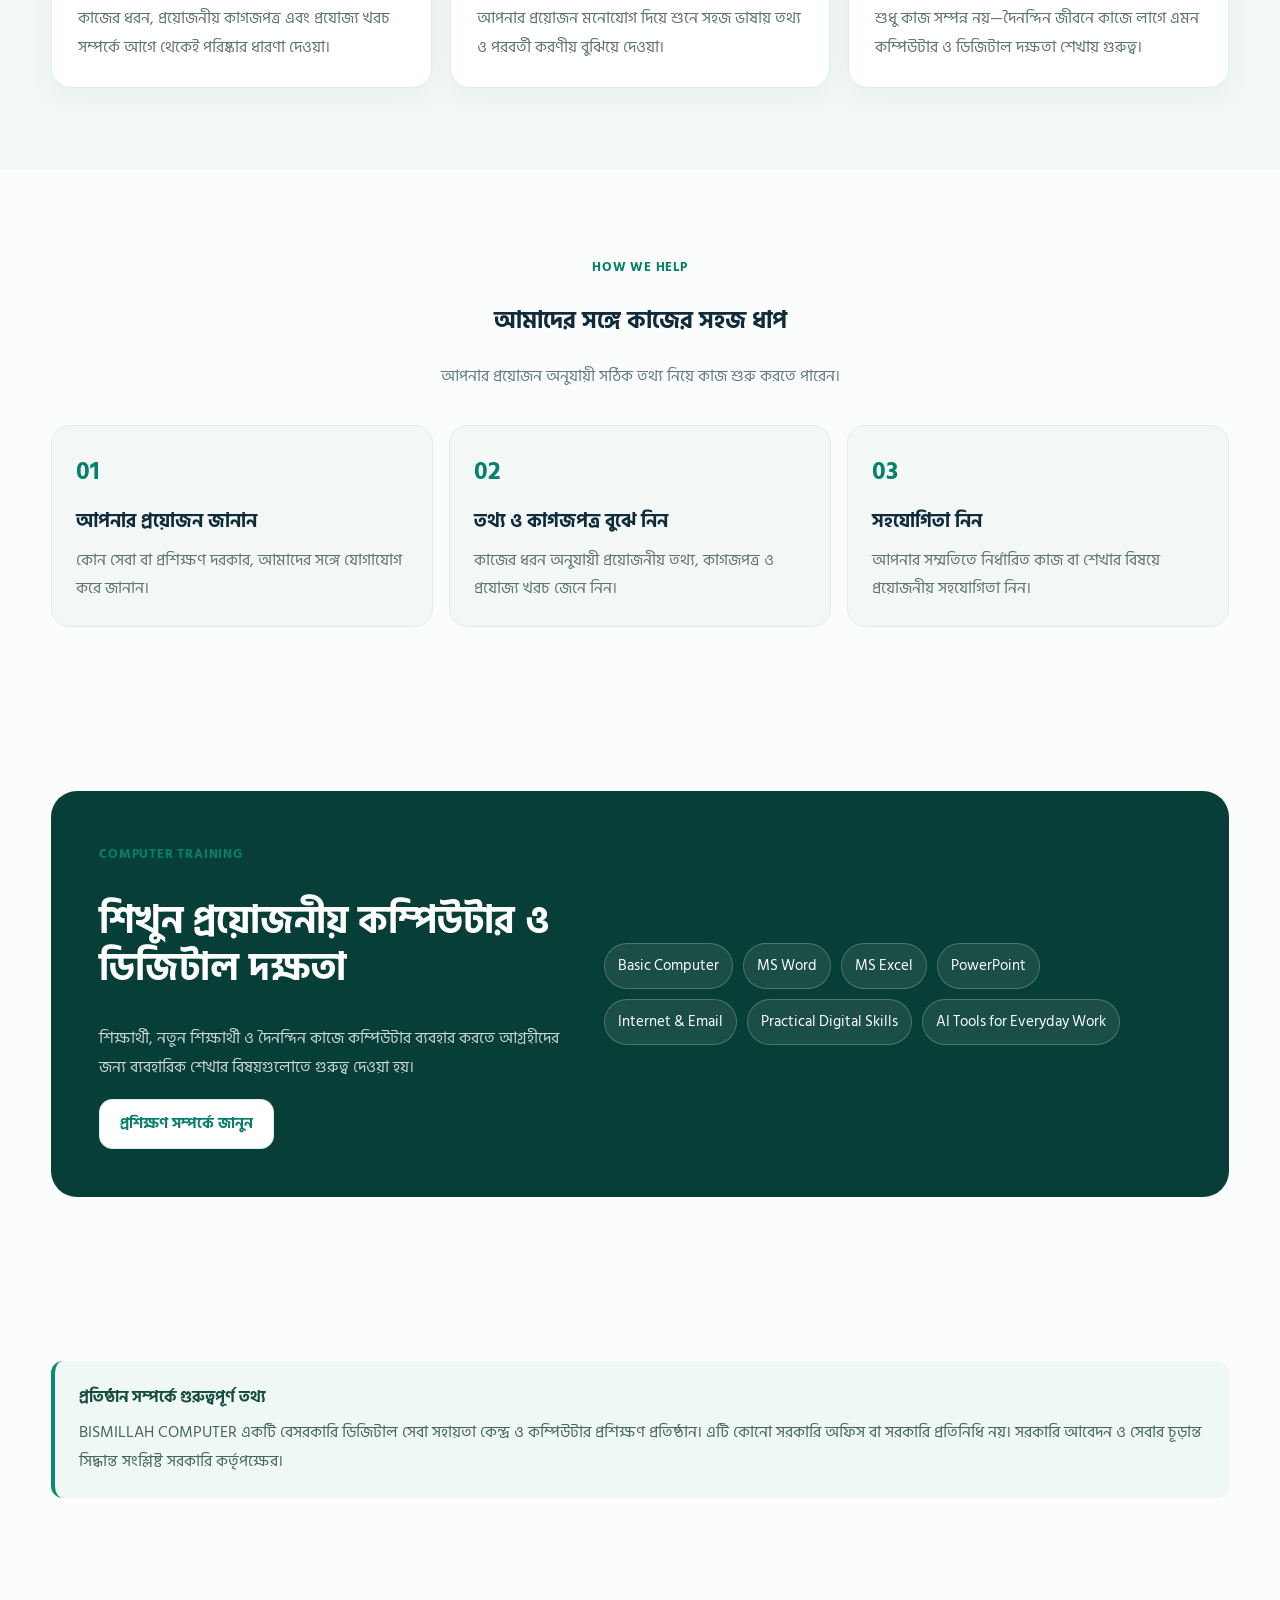
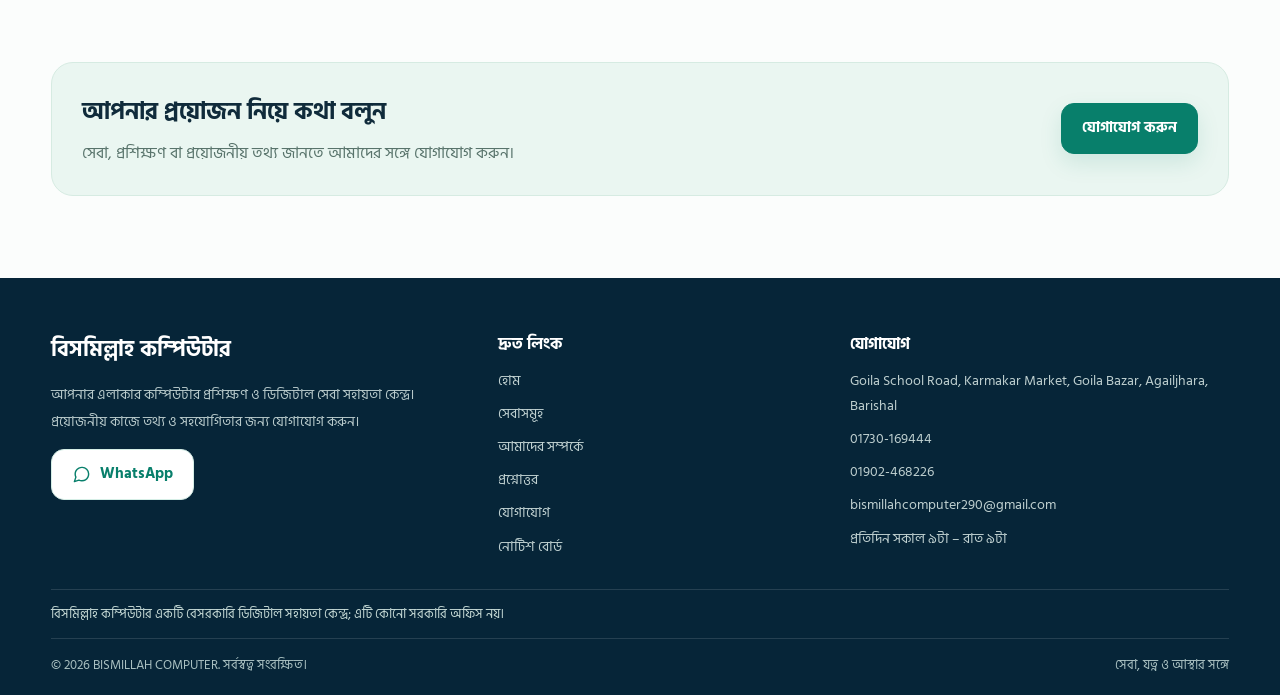
==== commit 6957f3f1: "Add notice board to primary navigation" ====
--- a/about.html
+++ b/about.html
@@ -3,7 +3,7 @@
 <header class="site-header"><nav class="container nav" aria-label="প্রধান নেভিগেশন">
 <a class="brand" href="/"><span class="brand-mark" aria-hidden="true">ব</span><span class="brand-name">বিসমিল্লাহ কম্পিউটার<small>BISMILLAH COMPUTER</small></span></a>
 <button class="menu-toggle" type="button" aria-label="মেনু খুলুন" aria-expanded="false" aria-controls="navLinks"><svg class="icon" aria-hidden="true"><use href="#i-menu"/></svg></button>
-<div class="nav-links" id="navLinks"><a  href="/">হোম</a><a  href="/services">সেবাসমূহ</a><a aria-current="page" class="active" href="/about">আমাদের সম্পর্কে</a><a  href="/faq">প্রশ্নোত্তর</a><a  href="/contact">যোগাযোগ</a></div>
+<div class="nav-links" id="navLinks"><a  href="/">হোম</a><a  href="/services">সেবাসমূহ</a><a aria-current="page" class="active" href="/about">আমাদের সম্পর্কে</a><a  href="/faq">প্রশ্নোত্তর</a><a  href="/contact">যোগাযোগ</a><a href="/notices">নোটিশ বোর্ড</a></div>
 <div class="nav-actions"><a class="btn btn-small" href="tel:01730169444">কল করুন</a></div></nav></header><style>
 .about-page .about-hero{position:relative;overflow:hidden;padding:76px 0 68px;background:linear-gradient(125deg,#073f38 0%,#087f6b 58%,#13a58a 100%);color:#fff}
 .about-page .about-hero:after{content:"";position:absolute;width:390px;height:390px;border:1px solid rgba(255,255,255,.16);border-radius:50%;right:-90px;top:-180px;box-shadow:0 0 0 42px rgba(255,255,255,.035),0 0 0 88px rgba(255,255,255,.025)}
--- a/styles.css
+++ b/styles.css
@@ -118,21 +118,24 @@
 }
 @media (prefers-reduced-motion:reduce){.roaming-cat{display:none!important}}
 
-
-/* Site-wide usability polish: reading progress, clear focus and back-to-top */
-:focus-visible{outline:3px solid var(--focus);outline-offset:4px;border-radius:5px}
-.scroll-progress{position:fixed;inset:0 auto auto 0;width:100%;height:3px;z-index:10010;pointer-events:none;background:transparent}
-.scroll-progress>span{display:block;width:100%;height:100%;background:linear-gradient(90deg,#10a889,#70e6c3);transform:scaleX(0);transform-origin:left center;will-change:transform}
-.back-to-top{position:fixed;right:22px;bottom:22px;z-index:80;width:46px;height:46px;border:1px solid #d3e9e1;border-radius:15px;background:rgba(255,255,255,.96);color:var(--brand-strong);box-shadow:0 10px 28px rgba(8,40,59,.15);display:grid;place-items:center;font:700 22px/1 Arial,sans-serif;opacity:0;visibility:hidden;transform:translateY(10px);transition:opacity .22s ease,visibility .22s ease,transform .22s ease,background .22s ease}
-.back-to-top.is-visible{opacity:1;visibility:visible;transform:translateY(0)}
-.back-to-top:hover{background:var(--pale);transform:translateY(-3px)}
-@media(max-width:520px){.back-to-top{right:14px;bottom:14px;width:42px;height:42px;border-radius:13px}}
-@media(prefers-reduced-motion:reduce){.back-to-top{transition:none}}
-
-.service-search{max-width:560px;margin:0 auto 28px;padding:16px 18px;border:1px solid var(--line);border-radius:18px;background:#fff;box-shadow:0 10px 28px rgba(8,40,59,.055);display:grid;gap:5px}
-.service-search label{font-weight:700;color:var(--deep)}
-.service-search input{width:100%;min-height:48px;padding:11px 14px;border:1px solid #cbded8;border-radius:11px;background:#fbfdfc;color:var(--ink);font:inherit}
-.service-search input:focus{outline:3px solid rgba(16,168,137,.2);border-color:var(--brand)}
-.service-search span{font-size:13px;color:var(--muted)}
-.service-card[hidden]{display:none!important}
-.service-search-empty{grid-column:1/-1;padding:24px;text-align:center;color:var(--muted);border:1px dashed var(--line);border-radius:16px;background:#fff}
+/* Notice board */
+.notice-board-intro{display:flex;justify-content:space-between;align-items:flex-end;gap:20px;margin-bottom:24px}
+.notice-board-intro .section-title{margin-bottom:5px}
+.notice-live{display:inline-flex;align-items:center;gap:8px;padding:9px 13px;border:1px solid #cfe9dc;border-radius:99px;background:#f0faf5;color:#087f6b;font-size:13px;font-weight:700;white-space:nowrap}
+.notice-live span{width:8px;height:8px;border-radius:50%;background:#10a879;box-shadow:0 0 0 4px #10a87920}
+.notice-filters{display:flex;gap:9px;flex-wrap:wrap;margin:26px 0 20px}
+.notice-filter{border:1px solid var(--line);background:#fff;color:#496271;border-radius:99px;padding:9px 16px;font:600 14px 'Hind Siliguri',sans-serif;cursor:pointer;transition:.2s}
+.notice-filter:hover,.notice-filter.is-active{background:var(--brand);border-color:var(--brand);color:#fff}
+.notice-list{display:grid;gap:14px}
+.notice-card{display:grid;grid-template-columns:62px 1fr auto;gap:17px;align-items:start;padding:22px;background:#fff;border:1px solid var(--line);border-radius:18px;box-shadow:0 8px 24px rgba(8,40,59,.04)}
+.notice-card-icon{width:58px;height:58px;border-radius:16px;background:#e9f8f1;color:var(--brand);display:grid;place-items:center;font-size:24px}
+.notice-card h3{font-size:19px;color:var(--deep);margin:7px 0 5px}
+.notice-card p{color:var(--muted);line-height:1.8;margin:0}
+.notice-meta{display:flex;gap:9px;flex-wrap:wrap;align-items:center;color:#71858d;font-size:13px}
+.notice-category{display:inline-flex;padding:3px 10px;border-radius:99px;background:#eef7f3;color:var(--brand-strong);font-weight:700}
+.notice-card-actions{display:flex;flex-direction:column;gap:8px;align-items:flex-end}
+.notice-card-actions a{white-space:nowrap}
+.notice-empty,.notice-loading{padding:42px 22px;text-align:center;border:1px dashed #bdd8ce;border-radius:18px;background:#f7fbf9;color:#637987;line-height:1.8}
+.notice-empty strong{display:block;color:var(--deep);font-size:20px;margin-bottom:5px}
+.notice-disclaimer{margin-top:24px;padding:15px 18px;border-left:3px solid var(--brand);background:#f1f8f5;border-radius:10px;color:#5c737d;font-size:14px;line-height:1.8}
+@media(max-width:650px){.notice-board-intro{align-items:flex-start;flex-direction:column}.notice-card{grid-template-columns:48px 1fr;gap:12px;padding:17px}.notice-card-icon{width:46px;height:46px;font-size:20px}.notice-card-actions{grid-column:2;align-items:flex-start;flex-direction:row;flex-wrap:wrap}.notice-card h3{font-size:17px}}
